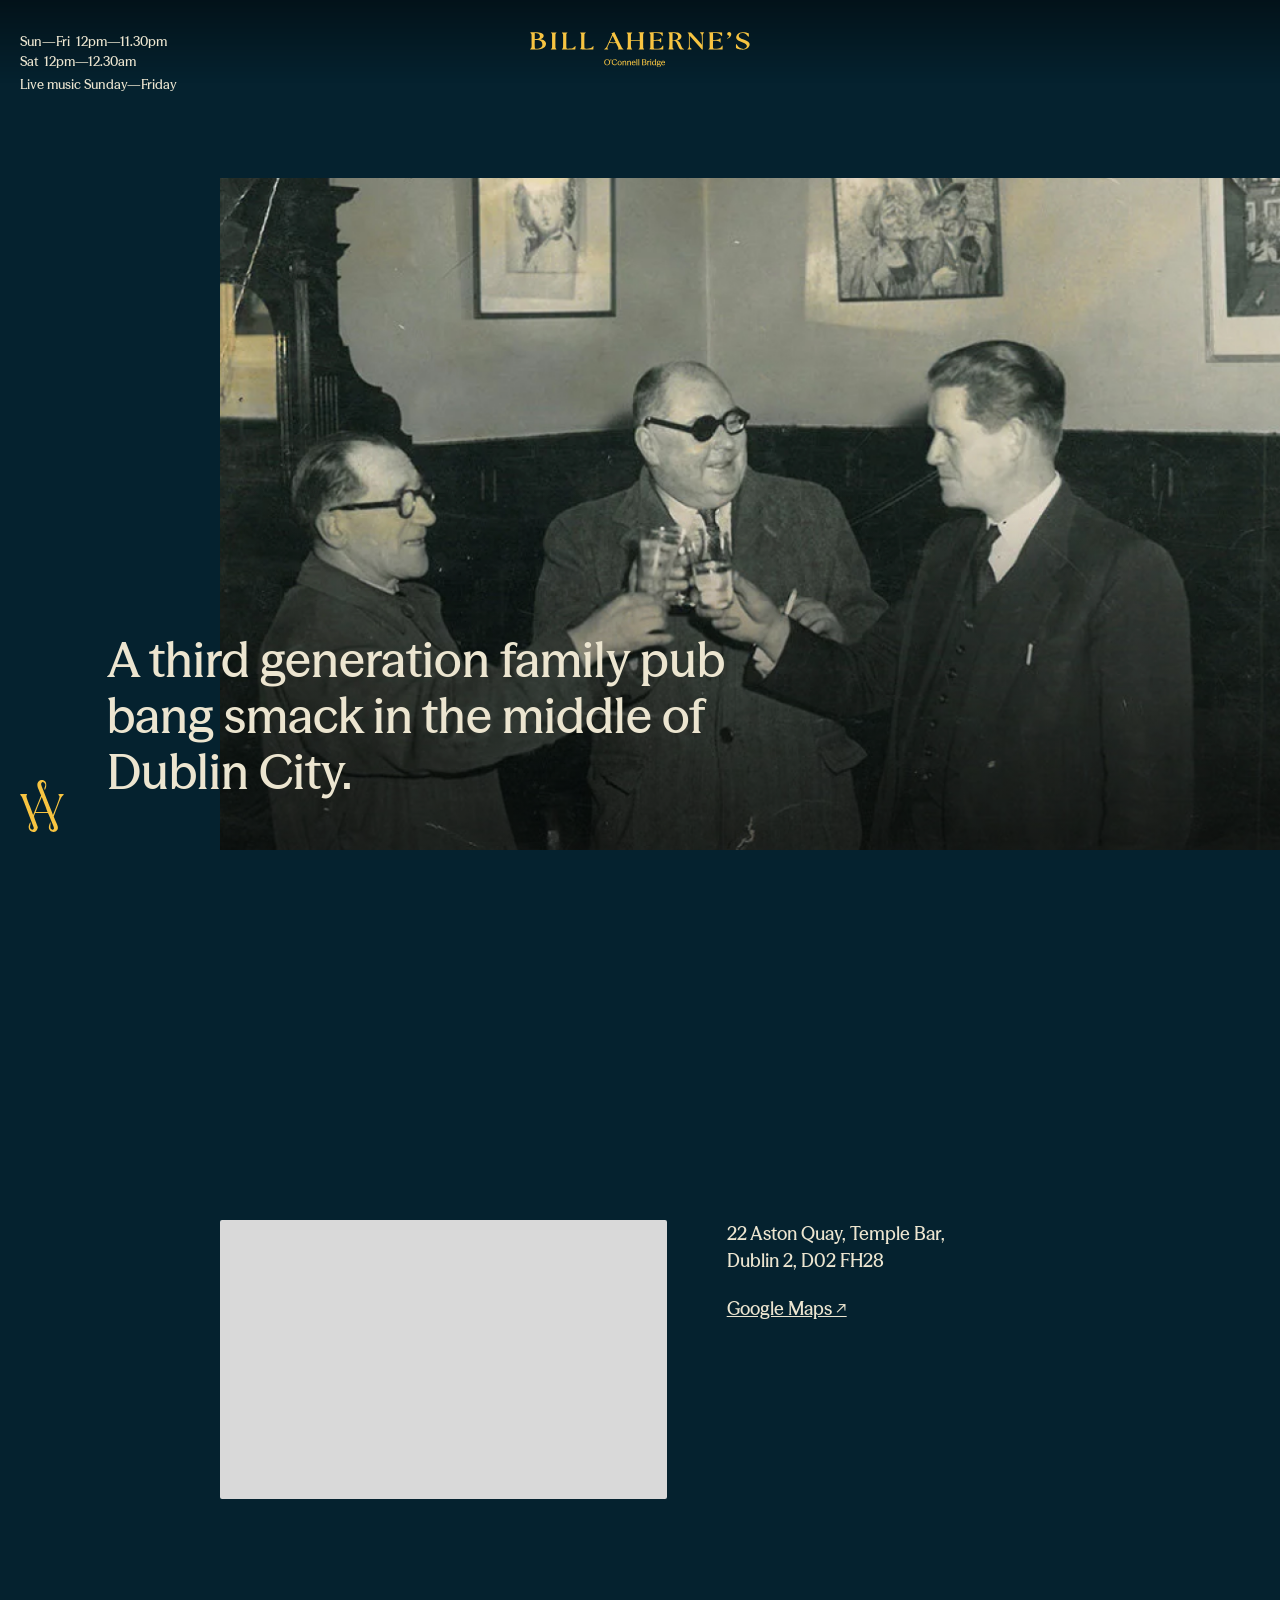
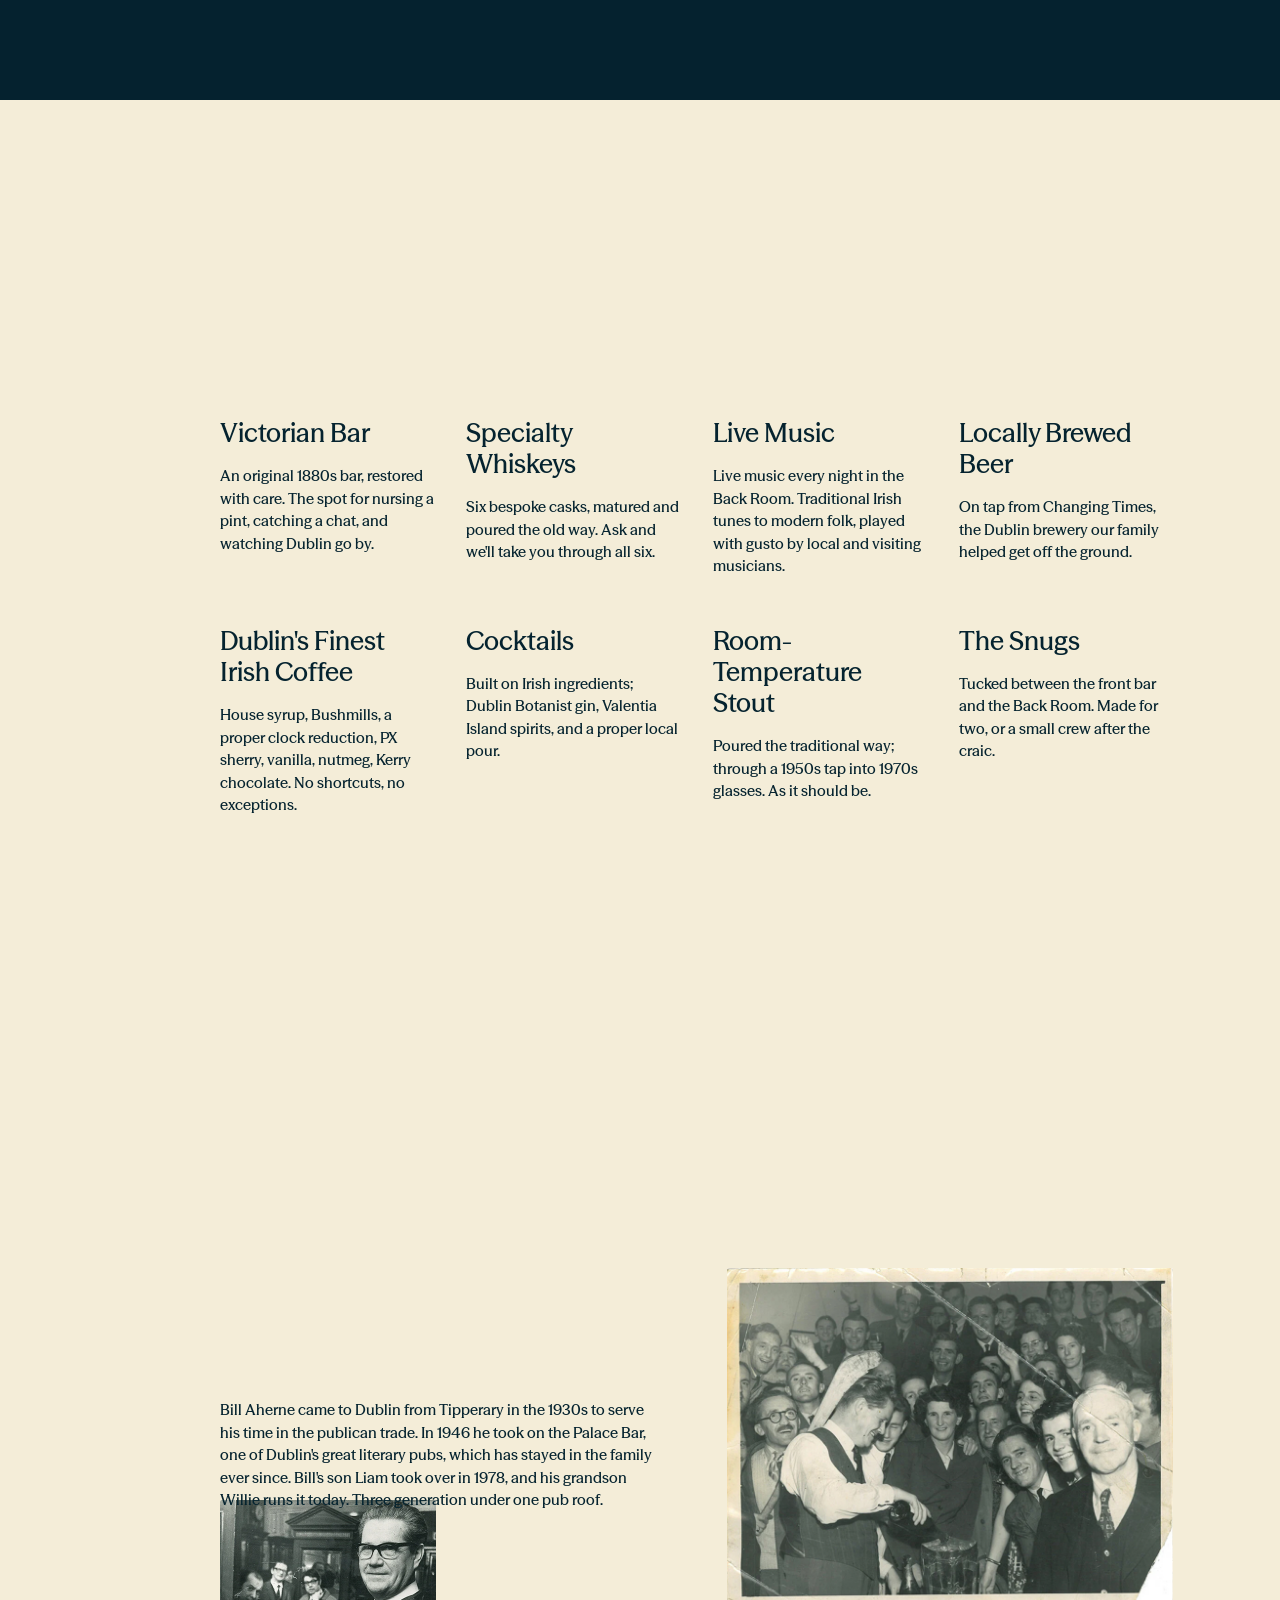
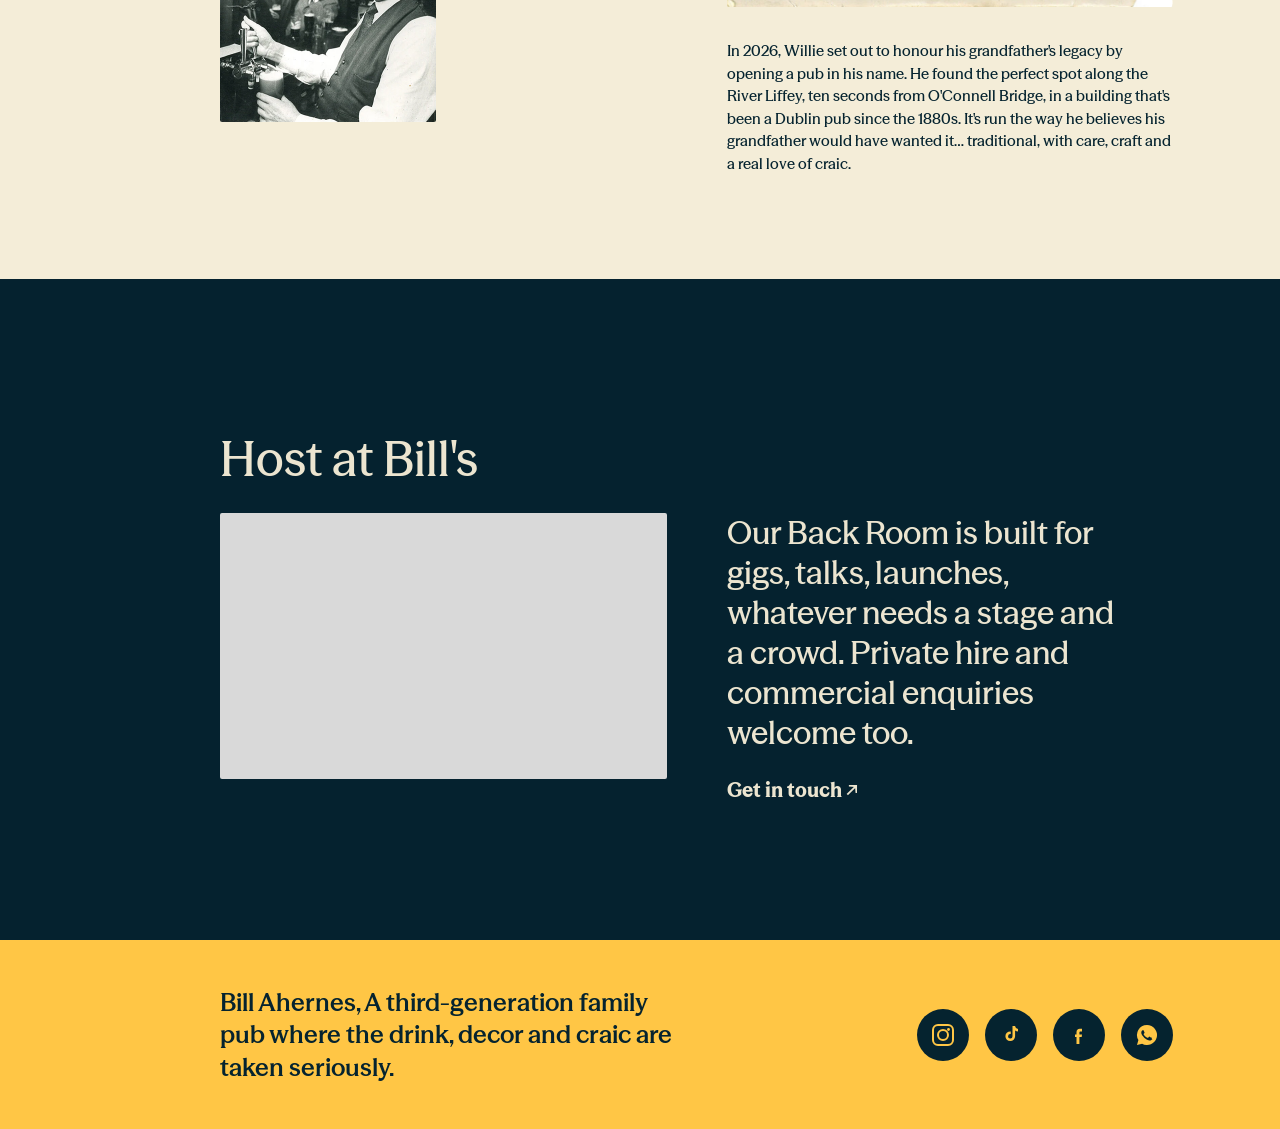
==== index.html @ 3e1abea5 "Initial commit: Bill Aherne's pub website prototype Mobile and desktop breakpoints built from Figma " ====
<!DOCTYPE html>
<html lang="en">
<head>
<meta charset="UTF-8">
<meta name="viewport" content="width=device-width, initial-scale=1.0">
<title>Bill Aherne's — Dublin</title>
<link rel="stylesheet" href="styles.css">
</head>
<body>

  <header class="site-header">
    <div class="logo" aria-hidden="true"></div>
    <span class="sr-only">Bill Aherne's — O'Connell Bridge</span>
  </header>

  <main>

    <section class="panel hero" id="hero">
      <div class="hero__scrim"></div>
      <h1 class="hero__headline">A third generation family pub bang smack in the middle of Dublin City.</h1>
    </section>

    <section class="panel walk-ins" id="walk-ins">
      <h2 class="headline">Walk ins only<br>No reservation needed.<br>No food (just yet)</h2>
      <div class="address">
        <p>22 Aston Quay, Temple Bar,<br>Dublin 2, D02 FH28</p>
        <a href="https://www.google.com/maps" target="_blank" rel="noopener">Google Maps ↗</a>
      </div>
      <div class="placeholder placeholder--map" aria-hidden="true"></div>
    </section>

    <section class="panel drink" id="drink">
      <h2 class="headline">Stop by<br>for a drink</h2>

      <div class="drink-grid">
        <article class="drink-item">
          <h3>Victorian Bar</h3>
          <p>An original 1880s bar, restored with care. The spot for nursing a pint, catching a chat, and watching Dublin go by.</p>
        </article>
        <article class="drink-item drink-item--offset">
          <h3>Live Music</h3>
          <p>Live music every night in the Back Room. Traditional Irish tunes to modern folk, played with gusto by local and visiting musicians.</p>
        </article>
        <article class="drink-item">
          <h3>Specialty Whiskeys</h3>
          <p>Six bespoke casks, matured and poured the old way. Ask and we'll take you through all six.</p>
        </article>
        <article class="drink-item drink-item--offset">
          <h3>Locally Brewed Beer</h3>
          <p>On tap from Changing Times, the Dublin brewery our family helped get off the ground.</p>
        </article>
        <article class="drink-item drink-item--full">
          <h3>Dublin's Finest Irish Coffee</h3>
          <p>House syrup, Bushmills, a proper clock reduction, PX sherry, vanilla, nutmeg, Kerry chocolate. No shortcuts, no exceptions.</p>
        </article>
        <article class="drink-item drink-item--offset">
          <h3>Room-Temperature Stout</h3>
          <p>Poured the traditional way; through a 1950s tap into 1970s glasses. As it should be.</p>
        </article>
        <article class="drink-item drink-item--full">
          <h3>Cocktails</h3>
          <p>Built on Irish ingredients; Dublin Botanist gin, Valentia Island spirits, and a proper local pour.</p>
        </article>
        <article class="drink-item drink-item--offset">
          <h3>The Snugs</h3>
          <p>Tucked between the front bar and the Back Room. Made for two, or a small crew after the craic.</p>
        </article>
      </div>
    </section>

    <section class="panel story" id="story">
      <h2 class="headline">From Bill to Liam to Willie,<br>a real family story.</h2>

      <div class="story__grid">
        <div class="placeholder placeholder--portrait" aria-hidden="true"></div>
        <p class="story__text story__text--indent">Bill Aherne came to Dublin from Tipperary in the 1930s to serve his time in the publican trade. In 1946 he took on the Palace Bar, one of Dublin's great literary pubs, which has stayed in the family ever since. Bill's son Liam took over in 1978, and his grandson Willie runs it today. Three generation under one pub roof.</p>
        <div class="placeholder placeholder--wide" aria-hidden="true"></div>
        <p class="story__text">In 2026, Willie set out to honour his grandfather's legacy by opening a pub in his name. He found the perfect spot along the River Liffey, ten seconds from O'Connell Bridge, in a building that's been a Dublin pub since the 1880s. It's run the way he believes his grandfather would have wanted it&hellip; traditional, with care, craft and a real love of craic.</p>
      </div>
    </section>

    <section class="panel host" id="host">
      <h2 class="headline">Host at Bill's</h2>
      <p class="host__text">Our Back Room is built for gigs, talks, launches, whatever needs a stage and a crowd. Private hire and commercial enquiries welcome too.</p>
      <a href="#" class="get-in-touch">Get in touch ↗</a>
      <div class="placeholder placeholder--backroom" aria-hidden="true"></div>

      <div class="host-footer">
        <p class="host-footer__tagline">Bill Ahernes, A third-generation family pub where the drink, decor and craic are taken seriously.</p>
        <ul class="social-links">
          <li><a href="#" aria-label="Instagram" class="social-links__icon social-links__icon--instagram"></a></li>
          <li><a href="#" aria-label="TikTok" class="social-links__icon social-links__icon--tiktok"></a></li>
          <li><a href="#" aria-label="Facebook" class="social-links__icon social-links__icon--facebook"></a></li>
          <li><a href="#" aria-label="WhatsApp" class="social-links__icon social-links__icon--whatsapp"></a></li>
        </ul>
      </div>
    </section>

  </main>

  <footer class="site-footer">
    <div class="monogram" aria-hidden="true"></div>
    <div class="hours">
      <p>Sun&mdash;Fri&nbsp; 12pm&mdash;11.30pm<br>Sat&nbsp; 12pm&mdash;12.30am</p>
      <p>Live music Sunday&mdash;Friday</p>
    </div>
  </footer>

  <script src="script.js"></script>
</body>
</html>
---- styles.css ----
@font-face {
  font-family: "Season Mix";
  src: url("assets/Season Mix/SeasonMix-TRIAL-Medium.woff2") format("woff2");
  font-weight: 500;
  font-style: normal;
  font-display: swap;
}

@font-face {
  font-family: "Season Mix";
  src: url("assets/Season Mix/SeasonMix-TRIAL-Heavy.woff2") format("woff2");
  font-weight: 800;
  font-style: normal;
  font-display: swap;
}

@font-face {
  font-family: "Season Mix";
  src: url("assets/Season Mix/SeasonMix-TRIAL-SemiBold.woff2") format("woff2");
  font-weight: 600;
  font-style: normal;
  font-display: swap;
}

:root {
  --navy: #05222f;
  --navy-text: #05232f;
  --gold: #f7c441;
  --gold-tagline: #ffc645;
  --cream: rgba(201, 165, 61, 0.2);
  --white: #fdfdfd;
  --grey-placeholder: #d9d9d9;

  --font-display: "Season Mix", Georgia, "Times New Roman", serif;
  --font-body: "Season Mix", Georgia, "Times New Roman", serif;

  --header-height: 64px;
  --footer-height: 92px;
  --gutter: 20px;
}

* {
  box-sizing: border-box;
}

html, body {
  margin: 0;
  padding: 0;
}

body {
  font-family: var(--font-body);
  font-weight: 500;
  background: var(--navy);
  color: var(--white);
  -webkit-font-smoothing: antialiased;
}

h1, h2, h3 {
  font-family: var(--font-display);
  font-weight: 500;
  margin: 0;
}

p {
  margin: 0 0 1em;
  line-height: 1.5;
}

a {
  color: inherit;
}

.headline {
  font-size: 32px;
  line-height: 1.25;
  margin-bottom: 24px;
}

/* Content stays invisible until it has scrolled clear of the fixed
   footer, so it never visually collides with the opening-hours text. */
.reveal {
  opacity: 0;
  transition: opacity 0.6s ease;
}

.reveal.is-revealed {
  opacity: 1;
}

.sr-only {
  position: absolute;
  width: 1px;
  height: 1px;
  padding: 0;
  margin: -1px;
  overflow: hidden;
  clip: rect(0, 0, 0, 0);
  white-space: nowrap;
  border: 0;
}

/* Fixed header */

.site-header {
  position: fixed;
  top: 0;
  left: 0;
  right: 0;
  z-index: 100;
  display: flex;
  flex-direction: column;
  align-items: center;
  justify-content: center;
  height: var(--header-height);
  padding: 8px var(--gutter);
  background: linear-gradient(to bottom, rgba(0, 0, 0, 0.45) 0%, rgba(0, 0, 0, 0) 100%);
  pointer-events: none;
  text-align: center;
  transition: background 0.4s ease;
}

.site-header.is-light {
  background: linear-gradient(to bottom, rgba(244, 237, 216, 1) 0%, rgba(244, 237, 216, 0) 100%);
}

.site-header .logo {
  width: 190px;
  aspect-ratio: 322 / 51;
  background-color: var(--gold);
  -webkit-mask: url("assets/BA_logo.svg") no-repeat center / contain;
  mask: url("assets/BA_logo.svg") no-repeat center / contain;
  transition: background-color 0.4s ease;
}

.site-header.is-light .logo {
  background-color: var(--navy-text);
}

/* Fixed footer */

.site-footer {
  position: fixed;
  bottom: 0;
  left: 0;
  right: 0;
  z-index: 100;
  display: flex;
  align-items: center;
  gap: 16px;
  padding: 16px var(--gutter);
  min-height: var(--footer-height);
  pointer-events: none;
  background: linear-gradient(to top, rgba(0, 0, 0, 0.55) 0%, rgba(0, 0, 0, 0) 100%);
  transition: background 0.4s ease;
}

.site-footer.is-light {
  background: linear-gradient(to top, rgba(244, 237, 216, 0.92) 0%, rgba(244, 237, 216, 0) 100%);
}

.site-footer .monogram {
  flex-shrink: 0;
  width: 34px;
  height: 40px;
  background-color: var(--gold);
  -webkit-mask: url("assets/footer-logo.svg") no-repeat center / contain;
  mask: url("assets/footer-logo.svg") no-repeat center / contain;
  transition: background-color 0.4s ease;
}

.site-footer .hours {
  color: var(--white);
  transition: color 0.4s ease;
}

.site-footer .hours p {
  font-size: 13px;
  line-height: 1.5;
  margin: 0 0 4px;
}

.site-footer .hours p:last-child {
  margin-bottom: 0;
}

/* footer flips to navy over light sections */
.site-footer.is-light .monogram {
  background-color: var(--navy-text);
}

.site-footer.is-light .hours {
  color: var(--navy-text);
}

/* Layout */

main {
  padding-top: 0;
}

.panel {
  position: relative;
  padding: calc(var(--header-height) + 40px) var(--gutter) calc(var(--footer-height) + 40px);
  min-height: 100vh;
  overflow: hidden;
  display: flex;
  flex-direction: column;
}

/* Hero */

.hero {
  background-image: url("assets/homepage_hero_mobile.jpg");
  background-size: cover;
  background-position: center;
  justify-content: flex-start;
  padding-top: calc(var(--header-height) + 60px);
}

.hero__scrim {
  position: absolute;
  inset: 0;
  background: rgba(0, 0, 0, 0.4);
}

.hero__headline {
  position: relative;
  font-size: 34px;
  line-height: 1.25;
  color: var(--white);
  max-width: 340px;
}

/* Walk-ins */

.walk-ins {
  background: var(--navy);
  justify-content: flex-start;
}

.walk-ins .address {
  font-size: 18px;
  line-height: 1.4;
  margin-bottom: 32px;
}

.walk-ins .address a {
  display: inline-block;
  margin-top: 4px;
  text-decoration: underline;
}

.placeholder {
  background: var(--grey-placeholder);
  border-radius: 2px;
}

.placeholder--map {
  width: 100%;
  max-width: 320px;
  aspect-ratio: 233 / 288;
}

/* Stop by for a drink */

.drink {
  background-color: #f4edd8;
  color: var(--navy-text);
}

.drink-grid {
  display: flex;
  flex-direction: column;
}

.drink-item {
  width: 62%;
  margin-bottom: 44px;
}

.drink-item--offset {
  align-self: flex-end;
  width: 62%;
  margin-top: -16px;
}

.drink-item--full {
  width: 100%;
  align-self: stretch;
}

.drink-item h3 {
  font-size: 26px;
  line-height: 1.2;
  margin-bottom: 16px;
}

.drink-item p {
  font-size: 15px;
  line-height: 1.5;
  max-width: 233px;
  margin: 0;
}

/* Family story */

.story {
  background-color: #f4edd8;
  color: var(--navy-text);
}

.story .headline {
  font-size: 28px;
  margin-bottom: 28px;
}

.story__grid {
  display: grid;
  grid-template-columns: minmax(90px, 32%) 1fr;
  grid-template-areas:
    "portrait para1"
    "para2 para2"
    "wide wide";
  gap: 16px;
  align-items: start;
  margin-bottom: 32px;
}

.story__grid > *:nth-child(1) { grid-area: portrait; }
.story__grid > *:nth-child(2) { grid-area: para1; margin-bottom: 0; }
.story__grid > *:nth-child(3) { grid-area: wide; }
.story__grid > *:nth-child(4) { grid-area: para2; }

.placeholder--portrait {
  width: 100%;
  aspect-ratio: 127 / 266;
  background-image: url("assets/Bill-pulling-pint 1.png");
  background-size: cover;
  background-position: 80% center;
}

.story__text {
  font-size: 15px;
  max-width: 260px;
  margin-bottom: 24px;
}

.placeholder--wide {
  width: 100%;
  aspect-ratio: 400 / 250;
  margin-top: 12px;
  background-image: url("assets/Bill-filling-the-McCarthy-cup 1.jpg");
  background-size: cover;
  background-position: center;
}

/* Host at Bill's */

.host {
  background: var(--navy);
}

.host .headline {
  font-size: 36px;
  margin-bottom: 20px;
}

.host__text {
  font-size: 15px;
  max-width: 260px;
  margin-bottom: 24px;
}

.get-in-touch {
  font-weight: 800;
  font-size: 18px;
  text-decoration: none;
  color: var(--white);
  margin-bottom: 32px;
  display: inline-block;
}

.placeholder--backroom {
  width: 100%;
  aspect-ratio: 400 / 320;
  margin-top: auto;
}

/* Desktop-only sub-footer; mobile doesn't have this bar. */
.host-footer {
  display: none;
}

/* Small screens keep the same relative proportions; tablet-width viewports
   get a centered mobile column. The real desktop layout takes over at the
   1024px breakpoint below. */
.chrome {
  display: none;
}

@media (min-width: 560px) and (max-width: 1023px) {
  body {
    display: flex;
    justify-content: center;
    background: #000;
  }

  .site-header,
  .site-footer,
  main {
    width: 430px;
  }

  .site-header,
  .site-footer {
    left: 50%;
    transform: translateX(-50%);
  }
}

/* ============================================================
   Desktop (1024px+)

   Keeps the same always-on fixed header/footer and the same scroll
   colour-switch JS as mobile (it already flips exactly at "Stop by
   for a drink" and back at "Host at Bill's") — just repositions the
   footer from a bottom bar to a left-centre column, matching the
   Figma desktop frame's composition.
   ============================================================ */
@media (min-width: 1024px) {
  :root {
    /* Wider on the left than the right so section content never runs
       into the fixed hours block pinned in the top-left corner. */
    --gutter-desktop-left: clamp(220px, 16vw, 260px);
    --gutter-desktop-right: clamp(40px, 8.33vw, 160px);
    /* Body copy on dark sections runs a touch warmer than pure white
       on desktop. */
    --white: #ece5d0;
  }

  body {
    display: block;
    background: var(--navy);
  }

  main {
    width: auto;
  }

  /* Main wordmark stays a normal top bar, same as mobile. */
  .site-header {
    height: auto;
    padding: 32px var(--gutter) 16px;
  }

  .site-header .logo {
    width: 220px;
  }

  /* Hours stay pinned top-left. No scrim on desktop — with only three
     short lines of text, the gradient's hard-looking cutoff was more
     awkward than just letting the text's own colour switch do the work. */
  .site-footer,
  .site-footer.is-light {
    top: 0;
    bottom: auto;
    left: 0;
    right: auto;
    width: auto;
    min-height: 0;
    padding: 32px var(--gutter) 16px;
    align-items: center;
    background: none;
  }

  /* The "W" mark breaks away from the hours block to sit on its own,
     pinned to the bottom-left corner — the hours text stays put in the
     top-left corner. Its colour now tracks what's behind ITS OWN
     position (via the .is-light class JS sets directly on it), not the
     hours block's — so the reset below (same specificity as the base
     ".site-footer.is-light .monogram" rule, winning on source order)
     stops it inheriting that unrelated state. */
  .site-footer .monogram {
    position: fixed;
    top: auto;
    /* Vertically centred against the gold sub-footer's own height (189px)
       so it lines up with the tagline text sitting in that bar, rather
       than sitting low against a generic edge gutter. */
    bottom: 68px;
    left: var(--gutter);
    transform: none;
    width: 44px;
    height: 52px;
  }

  .site-footer .monogram.monogram {
    background-color: var(--gold);
  }

  .site-footer .monogram.is-light {
    background-color: var(--navy-text);
  }

  /* Final transition: once the gold sub-footer on "Host at Bill's"
     scrolls up far enough to sit behind the mark, it flips to navy so
     it doesn't disappear against the matching gold background. */
  .site-footer .monogram.is-on-gold {
    background-color: var(--navy-text);
  }

  .panel {
    padding: 150px var(--gutter-desktop-right) 80px var(--gutter-desktop-left);
    min-height: 850px;
    display: block;
  }

  /* Hero */

  .hero {
    padding: 178px 0 0 var(--gutter-desktop-left);
    background-image: url("assets/homepage_hero_desktop.jpg");
    background-size: cover;
    background-position: center;
    background-origin: content-box;
    background-clip: content-box;
    justify-content: flex-start;
  }

  .hero__scrim {
    inset: 178px 0 0 var(--gutter-desktop-left);
    background: linear-gradient(to top, rgba(0, 0, 0, 0.6) 0%, rgba(0, 0, 0, 0) 55%);
  }

  /* Sits at the smaller gutter, so it starts to the left of the photo
     (which uses the larger one) and overlaps onto the dark margin. */
  .hero__headline {
    position: absolute;
    left: var(--gutter-desktop-right);
    bottom: 50px;
    max-width: 620px;
    font-size: 48px;
    line-height: 1.17;
  }

  /* Walk-ins */

  .walk-ins {
    display: grid;
    grid-template-columns: 1fr 1fr;
    grid-template-rows: auto 1fr;
    grid-template-areas:
      "heading heading"
      "image   aside";
    column-gap: 60px;
    row-gap: 40px;
    align-content: start;
  }

  .walk-ins .headline {
    grid-area: heading;
    font-size: 48px;
    max-width: 700px;
    margin-bottom: 0;
  }

  .placeholder--map {
    grid-area: image;
    width: 100%;
    max-width: none;
    aspect-ratio: 809 / 506;
    align-self: start;
  }

  .walk-ins .address {
    grid-area: aside;
    align-self: start;
    font-size: 18px;
    margin-bottom: 0;
  }

  /* Stop by for a drink */

  .drink {
    display: block;
  }

  .drink .headline {
    font-size: 48px;
    margin-bottom: 48px;
  }

  .drink-grid {
    display: grid;
    grid-template-columns: repeat(4, 1fr);
    gap: 48px 32px;
  }

  .drink-item,
  .drink-item--offset,
  .drink-item--full {
    width: auto;
    align-self: auto;
    margin: 0;
  }

  .drink-item p {
    max-width: none;
  }

  .drink-grid .drink-item:nth-child(1) { order: 1; }
  .drink-grid .drink-item:nth-child(2) { order: 3; }
  .drink-grid .drink-item:nth-child(3) { order: 2; }
  .drink-grid .drink-item:nth-child(4) { order: 4; }
  .drink-grid .drink-item:nth-child(5) { order: 5; }
  .drink-grid .drink-item:nth-child(6) { order: 7; }
  .drink-grid .drink-item:nth-child(7) { order: 6; }
  .drink-grid .drink-item:nth-child(8) { order: 8; }

  /* Family story */

  .story {
    display: block;
  }

  .story .headline {
    font-size: 48px;
    max-width: 700px;
    margin-bottom: 48px;
  }

  /* Two columns: the first paragraph sits above a small photo on the
     left; a larger photo sits above the second paragraph on the right,
     starting higher than the left column to match the reference. */
  .story__grid {
    grid-template-columns: 1fr 1fr;
    grid-template-areas:
      "para1 bigImg"
      "smallImg para2";
    column-gap: 60px;
    row-gap: 33px;
    margin-bottom: 0;
  }

  .story__grid > *:nth-child(1) {
    grid-area: smallImg;
    /* The grid row is sized by the taller photo in the right column, so
       the left column's shorter paragraph leaves a big empty gap above
       this image. Pull it up to sit close under the paragraph instead. */
    margin-top: -140px;
    align-self: start;
  }

  .story__grid > *:nth-child(2) {
    grid-area: para1;
    margin-top: 131px;
  }

  .story__grid > *:nth-child(3) {
    grid-area: bigImg;
  }

  .story__grid > *:nth-child(4) {
    grid-area: para2;
    width: auto;
    justify-self: stretch;
  }

  .placeholder--portrait {
    width: 216px;
    height: auto;
    aspect-ratio: 216 / 222;
    justify-self: start;
  }

  .story__text {
    max-width: none;
  }

  .placeholder--wide {
    width: 100%;
    height: auto;
    aspect-ratio: 457 / 347;
    margin-top: 0;
  }

  /* Host at Bill's */

  .host {
    display: grid;
    grid-template-columns: 1fr 1fr;
    grid-template-rows: auto auto auto;
    grid-template-areas:
      "heading heading"
      "image   asideText"
      "image   asideCta";
    column-gap: 60px;
    row-gap: 24px;
    align-content: start;
  }

  .host .headline {
    grid-area: heading;
    font-size: 48px;
    max-width: 700px;
    margin-bottom: 0;
  }

  .placeholder--backroom {
    grid-area: image;
    width: 100%;
    max-width: 576px;
    aspect-ratio: 576 / 343;
    margin-top: 0;
    align-self: start;
  }

  .host__text {
    grid-area: asideText;
    font-size: 32px;
    line-height: 1.25;
    max-width: 400px;
    margin-bottom: 0;
    align-self: start;
  }

  .get-in-touch {
    grid-area: asideCta;
    font-size: 20px;
    margin-bottom: 0;
    align-self: start;
  }

  /* Sub-footer bar: brand mark + tagline on the left, social icons on
     the right. Positioned to ignore the panel's own padding so it can
     run the full width of the section. */
  .host-footer {
    display: flex;
    align-items: center;
    justify-content: space-between;
    gap: 40px;
    position: absolute;
    left: 0;
    right: 0;
    bottom: 0;
    height: 189px;
    padding: 0 var(--gutter-desktop-right) 0 var(--gutter-desktop-left);
    background: var(--gold-tagline);
  }

  .host-footer__tagline {
    font-family: var(--font-display);
    font-weight: 600;
    font-size: 25px;
    line-height: 1.3;
    color: var(--navy-text);
    max-width: 460px;
    margin: 0;
  }

  .social-links {
    display: flex;
    align-items: center;
    gap: 16px;
    list-style: none;
    margin: 0;
    padding: 0;
    flex-shrink: 0;
  }

  .social-links__icon {
    display: block;
    width: 52px;
    height: 52px;
    border-radius: 50%;
    background-color: var(--navy-text);
    position: relative;
  }

  .social-links__icon::before {
    content: "";
    position: absolute;
    inset: 14px;
    background-color: var(--gold-tagline);
    -webkit-mask: no-repeat center / contain;
    mask: no-repeat center / contain;
  }

  .social-links__icon--instagram::before {
    -webkit-mask-image: url("assets/icon-instagram.svg");
    mask-image: url("assets/icon-instagram.svg");
  }

  .social-links__icon--tiktok::before {
    -webkit-mask-image: url("assets/icon-tiktok.svg");
    mask-image: url("assets/icon-tiktok.svg");
  }

  .social-links__icon--facebook::before {
    -webkit-mask-image: url("assets/icon-facebook.svg");
    mask-image: url("assets/icon-facebook.svg");
  }

  .social-links__icon--whatsapp::before {
    -webkit-mask-image: url("assets/icon-whatsapp.svg");
    mask-image: url("assets/icon-whatsapp.svg");
  }
}
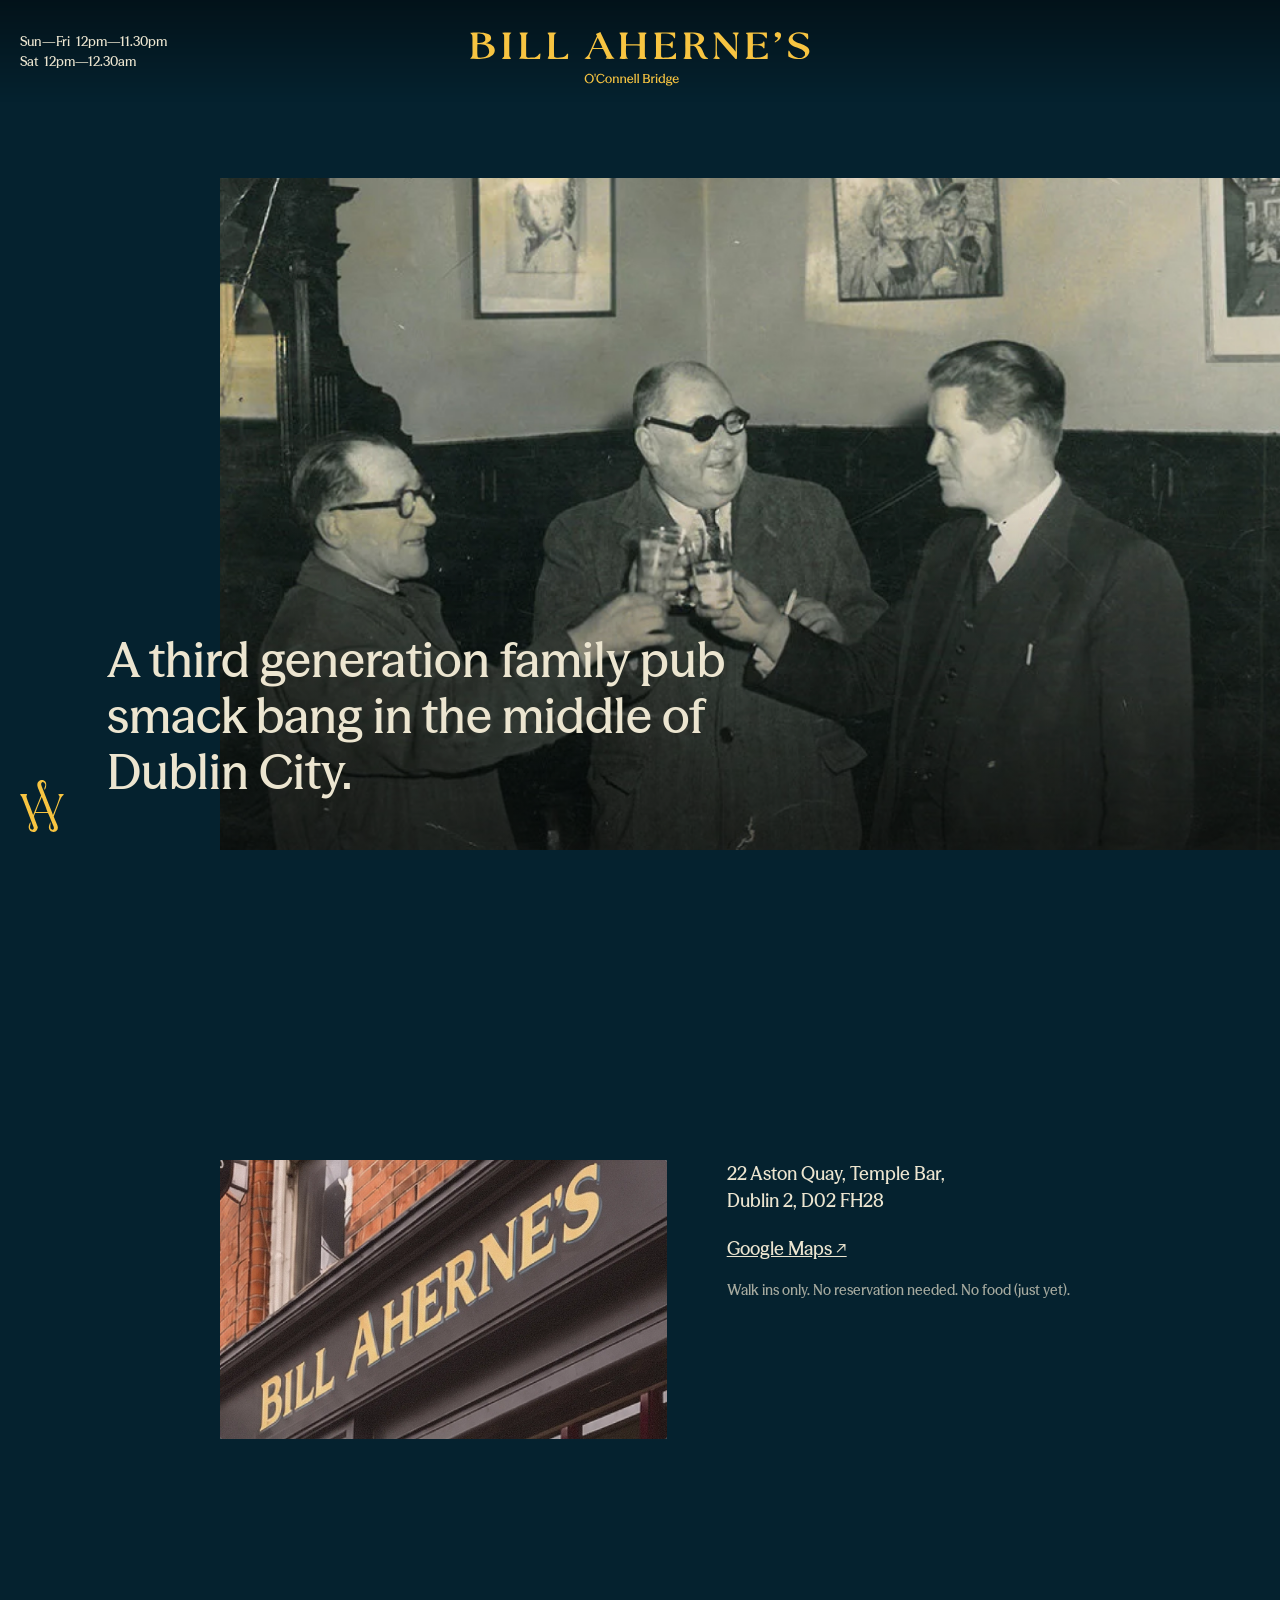
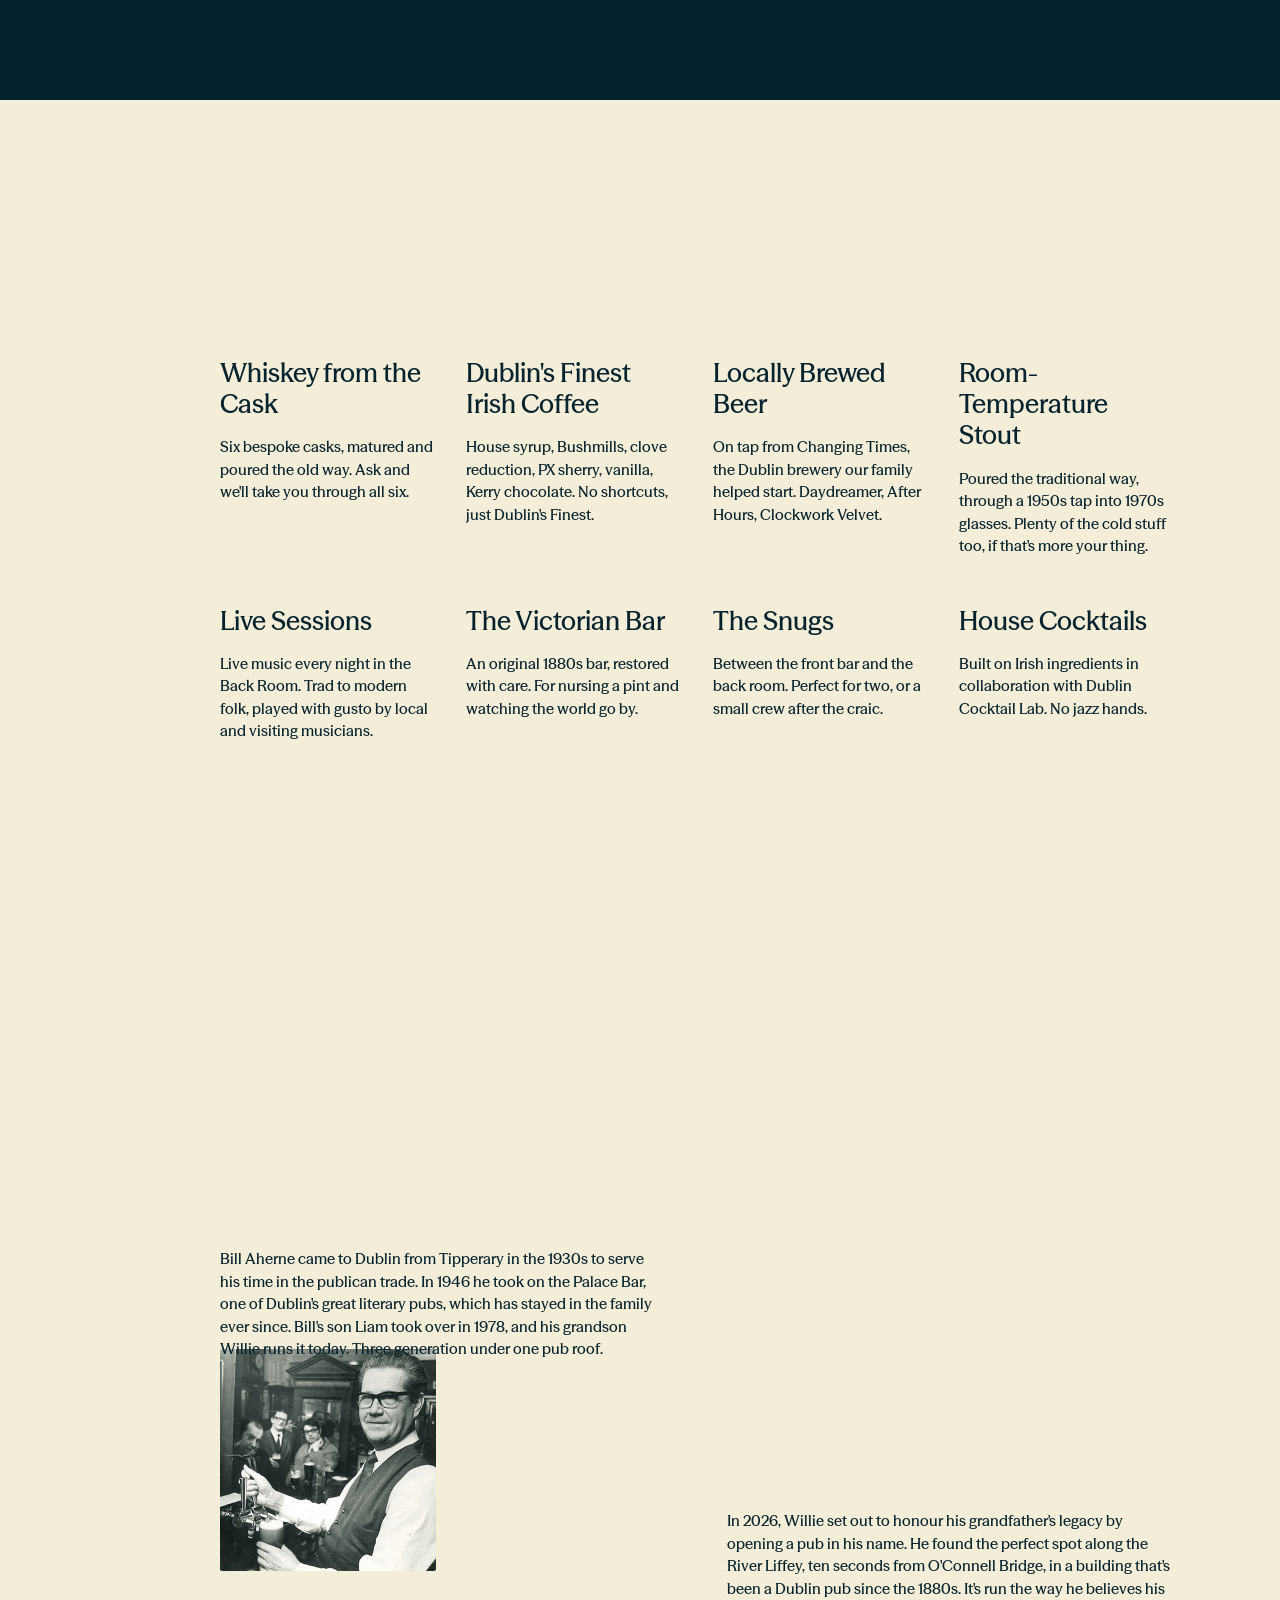
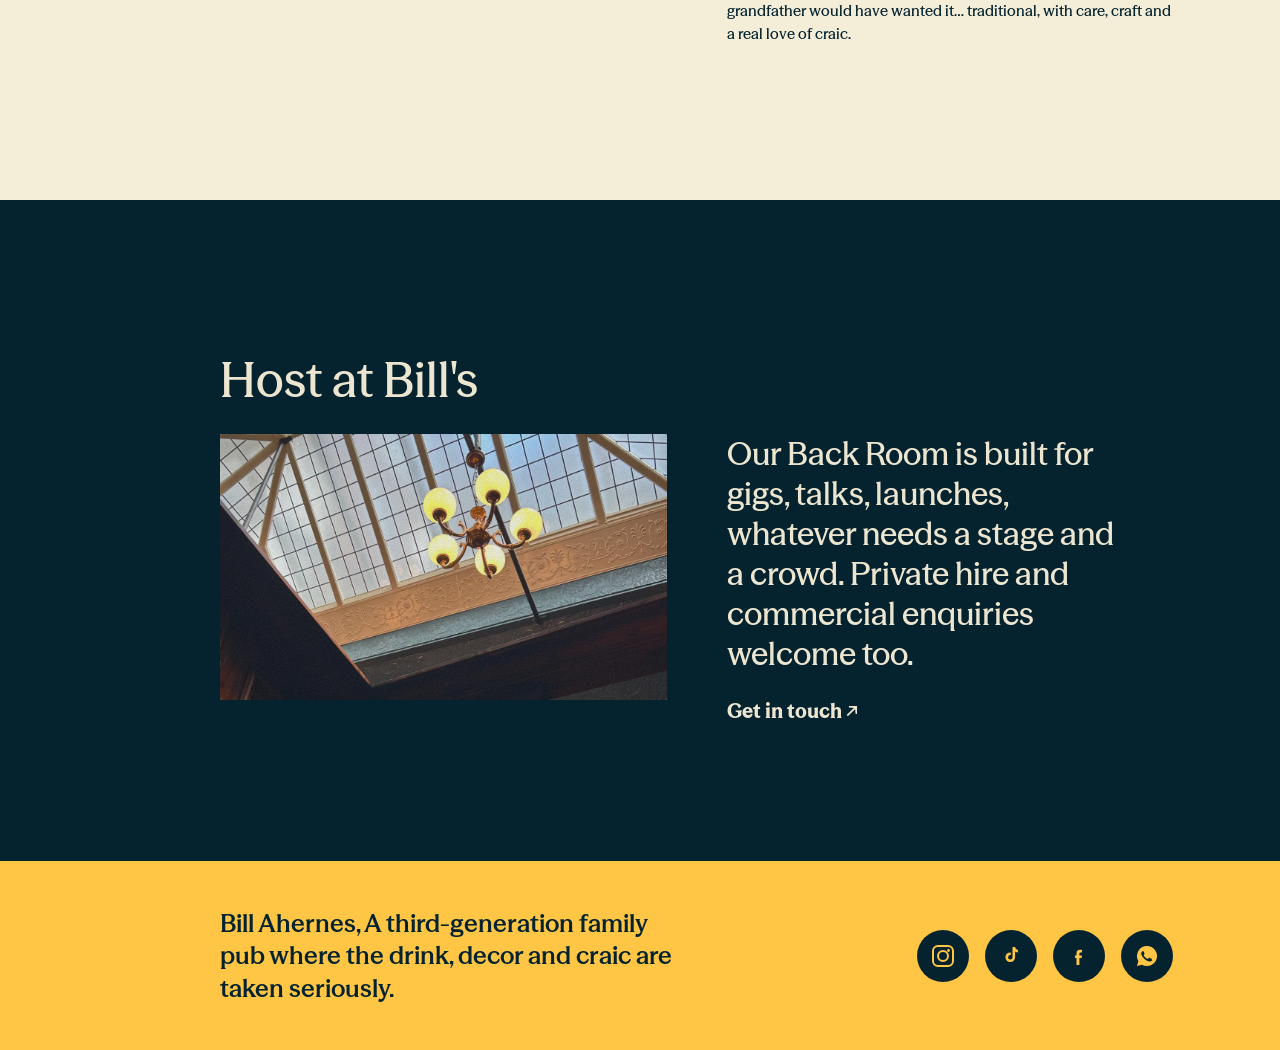
==== commit 686a1afb: "Sync prototype with latest revisions and add autoplaying carousels - Inline the wordmark and monogra" ====
--- a/index.html
+++ b/index.html
@@ -9,7 +9,21 @@
 <body>
 
   <header class="site-header">
-    <div class="logo" aria-hidden="true"></div>
+    <svg class="logo" aria-hidden="true" width="322" height="51" viewBox="0 0 322 51" fill="none" xmlns="http://www.w3.org/2000/svg">
+<path d="M0.332031 0.631499C4.62653 0.328332 17.5557 -0.444775 19.4775 3.74087C21.1974 7.48701 18.4129 9.32627 15.0332 10.736C21.6971 11.087 25.8893 15.9817 21.9072 21.4088C21.6636 21.6562 21.4096 21.8951 21.1455 22.1247C16.1472 26.4043 6.60472 25.5585 0 25.4479C0.459379 24.899 1.02153 24.2906 1.44922 23.7536C1.8426 23.2616 2.09501 22.6885 2.18164 22.0866C2.55593 19.5634 2.22898 14.7847 2.30762 12.0465C2.24565 9.15455 2.44959 6.2386 2.13867 3.35806C2.00877 2.15725 0.394003 1.50888 0.332031 0.631499ZM7 11.5758C6.99096 13.5291 6.51436 22.9444 7.55371 23.9567C7.91708 24.3104 8.96437 24.312 9.4502 24.3073C11.9016 24.2836 14.258 24.004 16.1982 22.527C17.6388 21.127 18.2044 20.0035 18.0908 18.0573C17.7192 11.6886 12.3443 11.4959 7 11.5758ZM7.01758 1.49283C7.01411 4.46791 6.97932 7.48553 7.01074 10.4567C9.15318 10.4449 11.3332 10.4849 13.1562 9.26041L14.293 8.1774C15.2273 2.8979 12.5755 1.5095 7.01758 1.49283Z" fill="currentColor"/>
+<path d="M202.638 0.629631C205.163 0.459669 213.651 0.492109 215.854 0.900139C216.975 1.09835 218.045 1.48505 219.008 2.04076C224.352 5.17433 221.206 11.6199 214.977 12.5339C215.284 12.6034 215.59 12.6799 215.892 12.7644C220.154 13.9784 220.722 20.1324 223.004 23.1863C224.066 24.6088 225.151 24.2003 225.602 24.9831C225.277 25.9944 221.75 25.6083 220.812 25.4158C219.271 25.0992 218.466 23.6792 217.772 22.5203C216.679 20.5552 215.897 18.4548 214.977 16.4216C213.554 13.2791 212.165 12.8295 208.702 12.9451C208.69 16.2871 208.575 20.1707 208.754 23.4705C209.297 23.9223 210.514 24.688 210.13 25.366C209.198 25.6096 203.453 25.582 202.339 25.2849L202.213 25.0691C202.442 24.5114 203.005 24.1094 203.489 23.696C204.399 19.7211 203.719 12.7747 203.947 8.47826C204.016 7.13582 203.942 5.0965 203.94 3.70678C203.938 2.65118 202.747 1.53125 202.405 0.955803L202.638 0.629631ZM208.72 1.51244C208.686 4.96139 208.684 8.41115 208.717 11.8601C211.132 11.8149 213.409 11.986 215.264 10.4871C217.368 8.09497 217.305 4.92054 214.562 2.92162C212.88 1.6952 210.817 1.47544 208.72 1.51244Z" fill="currentColor"/>
+<path d="M141.473 0.632252C143.991 0.517297 147.233 0.551165 149.741 0.677881C147.719 2.71444 147.686 3.62969 147.734 6.37684C147.764 8.07214 147.767 9.85839 147.785 11.5619L160.64 11.5669C160.706 8.874 160.746 4.98891 160.567 2.3608C160.126 1.90223 159.185 1.16719 158.659 0.731207C160.136 0.574693 165.89 0.376306 167.152 0.80068L167.188 1.07058C166.716 1.55722 166.237 2.03883 165.752 2.51559C165.508 4.87176 165.62 9.2772 165.636 11.7315C165.66 15.4775 165.509 19.8646 165.739 23.5643C166.372 24.0226 167.251 24.4545 167.02 25.2334C166.6 25.5577 165.985 25.4903 165.414 25.496C163.173 25.5019 160.977 25.5225 158.737 25.4197C159.3 24.658 159.826 24.1599 160.499 23.4893L160.51 23.3978C160.827 20.3128 160.673 16.0768 160.655 12.9183C156.404 12.8353 152.073 12.9183 147.798 12.8632C147.765 15.892 147.429 20.3149 148.159 23.176C148.335 23.8671 149.243 24.7926 149.768 25.3763C148.45 25.5146 142.913 25.6195 141.808 25.3898C141.299 24.5164 143.036 23.059 143.055 22.2346C143.195 16.1017 143.156 9.87863 143.075 3.73006C143.057 2.32928 141.523 1.52789 141.473 0.632252Z" fill="currentColor"/>
+<path d="M123.49 0C123.921 1.11716 124.467 2.25087 124.998 3.33887C128.195 9.88798 131.071 16.6252 134.621 23.0186C134.976 23.6579 136.428 24.7346 137.015 25.3721C134.413 25.5625 131.1 25.554 128.473 25.4502C128.808 24.882 129.148 24.2499 129.594 23.7549C128.878 22.2391 126.647 17.1927 125.851 16.126C123.224 16.2952 118.898 16.1749 116.156 16.1719C115.171 18.701 113.709 20.9616 113.123 23.5957C113.57 23.9795 114.363 24.5732 114.561 25.0615C114.125 25.8261 109.382 25.4849 108.367 25.3789C109.167 24.589 110.89 23.3605 111.309 22.8438C112.553 21.3085 113.551 18.5692 114.425 16.7832C116.482 12.5824 118.231 7.91878 120.279 3.75C119.973 3.16931 119.596 2.39468 119.262 1.8457C120.639 1.24841 122.142 0.628496 123.49 0ZM120.992 5.36719C120.343 6.86624 116.883 14.0268 116.749 15.1074C116.721 15.4814 116.732 15.6012 116.589 15.9473L116.159 16.1709C118.901 16.1739 123.226 16.2942 125.853 16.125L125.852 16.124C123.225 16.2929 118.901 16.1729 116.161 16.1699L116.592 15.9463C116.735 15.6002 116.723 15.4803 116.751 15.1064C117.977 15.132 124.605 15.3438 125.492 14.998L120.992 5.36719Z" fill="currentColor"/>
+<path d="M261.791 0.608016C267.817 0.404924 275.025 0.580885 281.141 0.58512C281.12 1.81715 281.627 5.41006 280.905 6.15483C280.07 5.84385 278.476 2.58357 276.158 2.06572C273.174 1.39921 270.9 1.55776 267.867 1.58426C268.03 4.72285 267.935 8.37222 267.933 11.548C271.216 11.6057 273.81 11.8572 276.862 10.7061C277.301 10.1249 277.73 9.14491 278.308 8.77903C279.476 9.34737 278.919 13.5191 278.978 14.6517C279 15.0829 278.917 15.3981 278.469 15.5675C277.778 15.2213 277.447 14.3229 276.971 13.8894C275.226 12.2996 270.822 12.6233 268.411 12.6409L268.147 12.6734C267.674 13.2944 268.032 20.8348 267.9 22.1432C267.86 22.5447 268.068 23.7129 268.535 23.9631C269.923 24.7069 272.094 24.2402 273.674 24.2557C275.954 24.1323 278.471 23.3854 280.014 21.8049C280.575 21.2319 280.726 19.8672 281.743 19.831C282.193 20.6008 281.927 24.4246 281.894 25.5029C275.334 25.4302 267.305 25.7501 260.921 25.411C261.602 24.6802 262.258 23.9315 262.888 23.1659C262.956 22.1848 262.972 21.1649 262.952 20.1815C262.836 14.3033 263.143 8.31043 262.893 2.44337C262.44 1.98073 261.435 1.41598 261.421 0.842309L261.791 0.608016Z" fill="currentColor"/>
+<path d="M174.72 0.642869C180.646 0.392729 188.17 0.579356 194.241 0.577004C194.281 1.74788 194.618 5.38344 194.01 6.07097C192.681 5.71639 192.691 4.28189 191.708 3.4024C189.32 1.26281 184.176 1.53318 180.983 1.55686C180.938 4.86591 180.975 8.23472 180.978 11.5485C182.992 11.5717 185.441 11.7066 187.391 11.3962C190.056 10.9718 189.941 10.5192 191.304 8.74394L191.597 8.78141C191.825 8.99642 191.976 9.05822 191.998 9.34114C192.094 10.4907 192.328 14.5762 191.656 15.4577C190.762 15.2694 190.259 13.8855 189.682 13.4798C188.044 12.3267 182.962 12.6042 181.013 12.6165C180.858 15.6596 181.122 18.7597 180.973 21.8354C180.815 25.0508 183.018 24.283 185.787 24.2678C188.132 24.2548 191.182 23.8469 192.675 22.0724C193.274 21.359 193.854 20.5102 194.543 19.823L194.894 19.8108C195.316 20.4531 195.068 24.5038 195.04 25.4848C192.465 25.4903 175.438 25.6778 174.485 25.2553C174.636 24.6892 175.626 23.7241 176.07 23.2304C176.393 16.7983 175.895 10.1998 176.207 3.75401C176.256 2.73024 175.119 1.66114 174.49 0.94899L174.72 0.642869Z" fill="currentColor"/>
+<path d="M230.889 0.620706C232.381 0.554839 234.07 0.581341 235.577 0.575852C238.127 3.22357 240.74 6.33565 243.205 9.09314C245.97 12.1856 249.086 15.5085 251.647 18.7082C251.374 13.8354 252.194 6.90933 250.808 2.49479C250.258 2.13221 248.829 1.37473 248.684 0.973568C249.428 0.247457 253.744 0.6367 254.966 0.694726C253.513 2.09786 252.899 2.83338 252.855 4.80439C252.729 10.6862 252.862 16.5733 252.859 22.4564C252.859 23.3978 252.975 24.5148 252.718 25.4212C252.324 25.7589 252.517 25.6936 252.005 25.6814C251.253 25.3513 251.137 25.1709 250.621 24.5606C248.637 22.1561 246.241 19.5557 244.156 17.1796L233.792 5.31659C234.094 10.7003 233.523 16.2038 234.035 21.5736C234.084 22.0973 234.511 22.9593 234.754 23.4554C235.476 23.8835 236.787 24.4091 236.486 25.2672C235.524 25.839 231.542 25.4625 230.207 25.3806C231.69 23.9276 232.523 23.2675 232.561 21.1263C232.665 15.3992 232.636 9.63812 232.585 3.9169C232.573 2.60583 230.679 1.40108 230.511 0.88653L230.889 0.620706Z" fill="currentColor"/>
+<path d="M311.274 0.311908C313.885 0.0120543 317.667 0.928239 320.104 1.65027C320.208 2.80907 320.797 6.27511 319.87 6.98883C319.041 6.8055 316.83 2.19462 313.422 1.69795C309.136 1.07315 306.749 1.54677 305.445 5.62381C305.674 6.24438 305.896 6.86651 306.113 7.49021C309.735 10.8419 315.597 11.0387 319.368 14.2024C322.639 16.9449 321.71 20.7741 318.724 23.3473C315.948 25.7407 312.965 25.7433 309.441 25.6609C306.507 25.4068 304.089 24.6855 301.537 23.3083C301.462 22.2591 301.117 18.037 301.95 17.5022C302.584 17.8436 304.186 21.6412 306.695 22.9244C310.431 24.8366 314.217 25.8329 317.213 21.9569C317.328 20.8682 317.285 20.2723 317.217 19.1862L317.179 19.1302C314.476 15.2699 308.716 15.016 304.757 12.4456C301.249 10.1672 300.86 6.69463 303.396 3.61658C305.403 1.18026 308.2 0.711818 311.274 0.311908Z" fill="currentColor"/>
+<path d="M73.6146 0.628828C76.0915 0.508699 79.4379 0.566882 81.9162 0.66882C80.9421 1.48636 80.5 1.82072 79.7747 2.82645C79.5632 4.65756 79.4441 22.6155 79.9269 23.6445C81.2951 24.9306 88.8154 24.3087 90.2856 22.7626C90.9599 22.0535 91.9319 20.6078 92.5801 20.3423C92.9942 20.6859 92.8702 20.6099 92.9605 21.2347L92.6718 25.4874L80.6219 25.509C79.1782 25.5107 74.7117 25.6029 73.5632 25.316C73.5718 24.8227 74.8353 22.7518 74.8459 22.3671C75.0174 16.1384 74.8996 9.7041 74.9016 3.45767C74.9018 2.86283 73.6616 1.39555 73.389 0.957377L73.6146 0.628828Z" fill="currentColor"/>
+<path d="M46.901 0.630641C49.4814 0.546111 52.6102 0.519762 55.1738 0.691959C54.4806 1.30798 53.2356 2.3802 53.2151 3.31646C53.0451 9.67628 53.1611 15.8264 53.2 22.2131C53.2205 25.5626 57.4517 23.9524 60.0486 24.1734C61.3909 24.2876 62.9259 23.3637 63.9068 22.6553C64.6139 22.1447 65.6923 20.3909 66.4941 20.4588C66.7893 20.921 66.6922 20.8621 66.6809 21.467L66.2806 25.5215C59.9175 25.4034 52.7562 25.7026 46.5055 25.4365C47.1697 24.5945 48.3448 23.2974 48.3873 22.1329C48.6087 16.0596 48.484 9.75501 48.4314 3.66728C48.4257 3.00485 47.2751 1.4794 46.8204 0.94979L46.901 0.630641Z" fill="currentColor"/>
+<path d="M30.734 0.622251C33.2124 0.573791 36.773 0.474995 39.1763 0.702081C38.8904 0.969315 38.6123 1.24344 38.3423 1.52401C37.9437 1.94603 37.291 2.83947 37.2709 3.4856C37.0761 9.75054 37.1891 16.1599 37.2233 22.4314C37.2278 23.2601 38.671 24.5665 38.7251 25.1938L38.3979 25.4668C35.8433 25.5082 32.6714 25.6028 30.1731 25.3561L32.2074 23.3105C32.4518 21.1506 32.3357 16.424 32.3122 14.1353C32.2759 10.6021 32.4681 6.07404 32.2322 2.61538C31.7782 2.08075 31.1147 1.56196 30.5748 0.958017L30.734 0.622251Z" fill="currentColor"/>
+<path d="M291.072 0.10257C296.995 0.208428 295.039 7.88967 288.935 10.0117C288.643 9.805 288.661 9.81505 288.505 9.50782C288.952 8.39592 291.787 7.12499 291.725 5.69127C291.392 5.18504 289.956 4.75877 289.088 4.29237C288.187 1.90138 288.56 1.10658 291.072 0.10257Z" fill="currentColor"/>
+<path d="M112.911 48.5129C112.287 48.5129 111.711 48.4049 111.183 48.1889C110.663 47.9649 110.207 47.6529 109.815 47.2529C109.431 46.8529 109.131 46.3849 108.915 45.8489C108.699 45.3049 108.591 44.7089 108.591 44.0609C108.591 43.4209 108.699 42.8329 108.915 42.2969C109.131 41.7529 109.431 41.2809 109.815 40.8809C110.207 40.4809 110.663 40.1729 111.183 39.9569C111.711 39.7329 112.287 39.6209 112.911 39.6209C113.535 39.6209 114.107 39.7329 114.627 39.9569C115.155 40.1729 115.611 40.4809 115.995 40.8809C116.387 41.2729 116.691 41.7409 116.907 42.2849C117.123 42.8209 117.231 43.4129 117.231 44.0609C117.231 44.7089 117.123 45.3049 116.907 45.8489C116.691 46.3929 116.387 46.8649 115.995 47.2649C115.611 47.6569 115.155 47.9649 114.627 48.1889C114.107 48.4049 113.535 48.5129 112.911 48.5129ZM112.911 47.7569C113.479 47.7569 113.983 47.5929 114.423 47.2649C114.863 46.9369 115.211 46.4969 115.467 45.9449C115.723 45.3849 115.851 44.7569 115.851 44.0609C115.851 43.3649 115.723 42.7409 115.467 42.1889C115.211 41.6289 114.863 41.1889 114.423 40.8689C113.983 40.5409 113.479 40.3769 112.911 40.3769C112.351 40.3769 111.847 40.5409 111.399 40.8689C110.951 41.1889 110.599 41.6289 110.343 42.1889C110.087 42.7409 109.959 43.3649 109.959 44.0609C109.959 44.7569 110.087 45.3849 110.343 45.9449C110.599 46.4969 110.951 46.9369 111.399 47.2649C111.847 47.5929 112.351 47.7569 112.911 47.7569ZM118.221 42.7409L117.789 39.6209H119.097L118.677 42.7409H118.221ZM123.95 48.5129C123.39 48.5129 122.85 48.4209 122.33 48.2369C121.81 48.0449 121.346 47.7649 120.938 47.3969C120.538 47.0209 120.218 46.5569 119.978 46.0049C119.746 45.4449 119.63 44.7969 119.63 44.0609C119.63 43.3169 119.75 42.6689 119.99 42.1169C120.238 41.5569 120.57 41.0929 120.986 40.7249C121.402 40.3569 121.866 40.0809 122.378 39.8969C122.898 39.7129 123.434 39.6209 123.986 39.6209C124.834 39.6209 125.554 39.7969 126.146 40.1489C126.738 40.4929 127.162 40.9569 127.418 41.5409L126.506 42.4649L126.41 42.4529C126.33 42.0689 126.178 41.7209 125.954 41.4089C125.73 41.0969 125.45 40.8489 125.114 40.6649C124.786 40.4729 124.41 40.3769 123.986 40.3769C123.418 40.3769 122.906 40.5169 122.45 40.7969C122.002 41.0769 121.646 41.4849 121.382 42.0209C121.126 42.5569 120.998 43.2089 120.998 43.9769C120.998 44.7449 121.138 45.3929 121.418 45.9209C121.706 46.4409 122.082 46.8369 122.546 47.1089C123.01 47.3729 123.51 47.5049 124.046 47.5049C124.734 47.5049 125.314 47.3329 125.786 46.9889C126.258 46.6369 126.59 46.1089 126.782 45.4049L127.562 45.5249C127.45 46.1649 127.226 46.7089 126.89 47.1569C126.554 47.5969 126.134 47.9329 125.63 48.1649C125.126 48.3969 124.566 48.5129 123.95 48.5129ZM131.21 48.5129C130.61 48.5129 130.074 48.3729 129.602 48.0929C129.138 47.8129 128.774 47.4289 128.51 46.9409C128.246 46.4449 128.114 45.8889 128.114 45.2729C128.114 44.6489 128.246 44.0969 128.51 43.6169C128.774 43.1289 129.138 42.7449 129.602 42.4649C130.074 42.1849 130.61 42.0449 131.21 42.0449C131.81 42.0449 132.342 42.1849 132.806 42.4649C133.27 42.7449 133.634 43.1289 133.898 43.6169C134.17 44.0969 134.306 44.6489 134.306 45.2729C134.306 45.8889 134.17 46.4449 133.898 46.9409C133.634 47.4289 133.27 47.8129 132.806 48.0929C132.342 48.3729 131.81 48.5129 131.21 48.5129ZM131.21 47.8169C131.562 47.8169 131.874 47.7089 132.146 47.4929C132.418 47.2769 132.63 46.9769 132.782 46.5929C132.942 46.2089 133.022 45.7689 133.022 45.2729C133.022 44.7769 132.942 44.3369 132.782 43.9529C132.63 43.5689 132.418 43.2689 132.146 43.0529C131.874 42.8369 131.562 42.7289 131.21 42.7289C130.858 42.7289 130.546 42.8369 130.274 43.0529C130.002 43.2689 129.79 43.5689 129.638 43.9529C129.486 44.3369 129.41 44.7769 129.41 45.2729C129.41 45.7689 129.486 46.2089 129.638 46.5929C129.79 46.9769 130.002 47.2769 130.274 47.4929C130.546 47.7089 130.858 47.8169 131.21 47.8169ZM135.089 48.3929V48.2969L135.509 47.7209V43.1129L135.089 42.5009V42.3929L136.745 42.1049V43.3409C136.921 42.9569 137.177 42.6449 137.513 42.4049C137.849 42.1649 138.237 42.0449 138.677 42.0449C139.293 42.0449 139.801 42.2329 140.201 42.6089C140.601 42.9849 140.801 43.5089 140.801 44.1809V47.7209L141.221 48.2969V48.3929H139.145V48.2969L139.565 47.7209V44.3249C139.565 43.8769 139.449 43.5409 139.217 43.3169C138.993 43.0849 138.693 42.9689 138.317 42.9689C137.949 42.9689 137.617 43.1089 137.321 43.3889C137.025 43.6689 136.833 44.0409 136.745 44.5049V47.7209L137.165 48.2969V48.3929H135.089ZM142.015 48.3929V48.2969L142.435 47.7209V43.1129L142.015 42.5009V42.3929L143.671 42.1049V43.3409C143.847 42.9569 144.103 42.6449 144.439 42.4049C144.775 42.1649 145.163 42.0449 145.603 42.0449C146.219 42.0449 146.727 42.2329 147.127 42.6089C147.527 42.9849 147.727 43.5089 147.727 44.1809V47.7209L148.147 48.2969V48.3929H146.071V48.2969L146.491 47.7209V44.3249C146.491 43.8769 146.375 43.5409 146.143 43.3169C145.919 43.0849 145.619 42.9689 145.243 42.9689C144.875 42.9689 144.543 43.1089 144.247 43.3889C143.951 43.6689 143.759 44.0409 143.671 44.5049V47.7209L144.091 48.2969V48.3929H142.015ZM150.105 45.1649C150.113 45.6609 150.205 46.0889 150.381 46.4489C150.557 46.8009 150.797 47.0729 151.101 47.2649C151.405 47.4569 151.745 47.5529 152.121 47.5529C153.025 47.5529 153.629 47.0929 153.933 46.1729L154.617 46.3649C154.473 47.0049 154.165 47.5249 153.693 47.9249C153.221 48.3169 152.621 48.5129 151.893 48.5129C151.269 48.5129 150.729 48.3689 150.273 48.0809C149.817 47.7849 149.465 47.3929 149.217 46.9049C148.969 46.4089 148.845 45.8649 148.845 45.2729C148.845 44.6729 148.961 44.1289 149.193 43.6409C149.433 43.1529 149.773 42.7649 150.213 42.4769C150.653 42.1889 151.181 42.0449 151.797 42.0449C152.317 42.0449 152.757 42.1329 153.117 42.3089C153.485 42.4849 153.777 42.7209 153.993 43.0169C154.217 43.3129 154.373 43.6489 154.461 44.0249C154.557 44.3929 154.593 44.7729 154.569 45.1649H150.105ZM151.797 42.6689C151.333 42.6689 150.957 42.8529 150.669 43.2209C150.389 43.5809 150.213 44.0289 150.141 44.5649H153.285C153.269 44.2209 153.201 43.9089 153.081 43.6289C152.961 43.3409 152.793 43.1089 152.577 42.9329C152.361 42.7569 152.101 42.6689 151.797 42.6689ZM157.006 47.7209L157.426 48.2969V48.3929H155.35V48.2969L155.77 47.7209V40.5689L155.35 39.9569V39.8489L157.006 39.5609V47.7209ZM159.9 47.7209L160.32 48.2969V48.3929H158.244V48.2969L158.664 47.7209V40.5689L158.244 39.9569V39.8489L159.9 39.5609V47.7209ZM163.636 48.3929V48.2969L164.176 47.6609V40.4729L163.636 39.8369V39.7409H167.356C168.212 39.7409 168.896 39.9289 169.408 40.3049C169.928 40.6729 170.188 41.1969 170.188 41.8769C170.188 42.3169 170.06 42.6969 169.804 43.0169C169.556 43.3369 169.204 43.5689 168.748 43.7129C169.324 43.8489 169.764 44.1089 170.068 44.4929C170.38 44.8689 170.536 45.3249 170.536 45.8609C170.536 46.6769 170.26 47.3049 169.708 47.7449C169.164 48.1769 168.432 48.3929 167.512 48.3929H163.636ZM165.496 47.6009H167.164C167.796 47.6009 168.288 47.4489 168.64 47.1449C168.992 46.8409 169.168 46.4209 169.168 45.8849C169.168 45.3569 168.992 44.9409 168.64 44.6369C168.296 44.3329 167.804 44.1809 167.164 44.1809H165.496V47.6009ZM165.496 43.4009H167.128C167.664 43.4009 168.08 43.2769 168.376 43.0289C168.672 42.7809 168.82 42.4289 168.82 41.9729C168.82 41.5249 168.672 41.1729 168.376 40.9169C168.08 40.6609 167.66 40.5329 167.116 40.5329H165.496V43.4009ZM171.323 48.3929V48.2969L171.743 47.7209V43.1129L171.323 42.5009V42.3929L172.979 42.1049V43.4609C173.131 43.0289 173.355 42.6849 173.651 42.4289C173.947 42.1729 174.299 42.0449 174.707 42.0449C174.867 42.0449 175.011 42.0569 175.139 42.0809L175.043 43.3049C174.635 43.1849 174.287 43.1849 173.999 43.3049C173.719 43.4249 173.495 43.6129 173.327 43.8689C173.159 44.1169 173.043 44.3729 172.979 44.6369V47.7209L173.543 48.2969V48.3929H171.323ZM177.338 47.7209L177.758 48.2969V48.3929H175.682V48.2969L176.102 47.7209V43.1129L175.682 42.5009V42.3929L177.338 42.1049V47.7209ZM176.702 41.2529C176.478 41.2529 176.286 41.1769 176.126 41.0249C175.974 40.8649 175.898 40.6729 175.898 40.4489C175.898 40.2329 175.974 40.0489 176.126 39.8969C176.286 39.7449 176.478 39.6689 176.702 39.6689C176.934 39.6689 177.126 39.7449 177.278 39.8969C177.438 40.0489 177.518 40.2329 177.518 40.4489C177.518 40.6729 177.438 40.8649 177.278 41.0249C177.126 41.1769 176.934 41.2529 176.702 41.2529ZM181.3 48.5129C180.756 48.5129 180.272 48.3769 179.848 48.1049C179.432 47.8249 179.104 47.4409 178.864 46.9529C178.632 46.4649 178.516 45.9049 178.516 45.2729C178.516 44.6409 178.644 44.0849 178.9 43.6049C179.164 43.1169 179.524 42.7369 179.98 42.4649C180.444 42.1849 180.968 42.0449 181.552 42.0449C181.888 42.0449 182.208 42.1129 182.512 42.2489C182.816 42.3769 183.072 42.5689 183.28 42.8249V40.5689L182.86 39.9569V39.8489L184.516 39.5609V47.7209L184.936 48.2969V48.3929H183.28V47.2529C183.112 47.6289 182.848 47.9329 182.488 48.1649C182.128 48.3969 181.732 48.5129 181.3 48.5129ZM181.588 47.6369C182.02 47.6369 182.392 47.4929 182.704 47.2049C183.024 46.9089 183.216 46.5169 183.28 46.0289V44.1929C183.176 43.7289 182.98 43.3689 182.692 43.1129C182.404 42.8489 182.06 42.7169 181.66 42.7169C181.292 42.7169 180.968 42.8289 180.688 43.0529C180.408 43.2769 180.188 43.5809 180.028 43.9649C179.876 44.3489 179.8 44.7849 179.8 45.2729C179.8 45.9689 179.964 46.5369 180.292 46.9769C180.62 47.4169 181.052 47.6369 181.588 47.6369ZM188.544 50.7569C187.576 50.7569 186.832 50.6249 186.312 50.3609C185.792 50.1049 185.532 49.7089 185.532 49.1729C185.532 48.9089 185.616 48.6689 185.784 48.4529C185.952 48.2369 186.18 48.0769 186.468 47.9729C186.252 47.8689 186.084 47.7329 185.964 47.5649C185.852 47.3969 185.796 47.1929 185.796 46.9529C185.796 46.6889 185.876 46.4529 186.036 46.2449C186.204 46.0289 186.424 45.8449 186.696 45.6929C186.456 45.5089 186.268 45.2849 186.132 45.0209C185.996 44.7569 185.928 44.4609 185.928 44.1329C185.928 43.7089 186.032 43.3409 186.24 43.0289C186.448 42.7169 186.736 42.4769 187.104 42.3089C187.472 42.1329 187.9 42.0449 188.388 42.0449C188.844 42.0449 189.256 42.1209 189.624 42.2729L191.472 42.0809L191.52 42.8849H190.452C190.732 43.2369 190.872 43.6529 190.872 44.1329C190.872 44.5409 190.768 44.9009 190.56 45.2129C190.352 45.5169 190.06 45.7569 189.684 45.9329C189.316 46.1089 188.884 46.1969 188.388 46.1969C187.956 46.1969 187.564 46.1249 187.212 45.9809C186.932 46.1809 186.792 46.3969 186.792 46.6289C186.792 46.9409 187.06 47.0969 187.596 47.0969H189.468C190.132 47.0969 190.66 47.2409 191.052 47.5289C191.452 47.8089 191.652 48.2329 191.652 48.8009C191.652 49.4489 191.372 49.9369 190.812 50.2649C190.252 50.5929 189.496 50.7569 188.544 50.7569ZM187.224 48.1769C187.024 48.2649 186.876 48.3889 186.78 48.5489C186.692 48.7089 186.648 48.8849 186.648 49.0769C186.648 49.4049 186.812 49.6569 187.14 49.8329C187.476 50.0089 187.944 50.0969 188.544 50.0969C189.192 50.0969 189.688 50.0009 190.032 49.8089C190.376 49.6169 190.548 49.3489 190.548 49.0049C190.548 48.4689 190.168 48.2009 189.408 48.2009H187.74C187.556 48.2009 187.384 48.1929 187.224 48.1769ZM188.388 45.5609C188.764 45.5609 189.064 45.4409 189.288 45.2009C189.512 44.9529 189.624 44.5969 189.624 44.1329C189.624 43.7089 189.512 43.3649 189.288 43.1009C189.064 42.8289 188.764 42.6929 188.388 42.6929C188.02 42.6929 187.724 42.8209 187.5 43.0769C187.284 43.3249 187.176 43.6729 187.176 44.1209C187.176 44.5369 187.284 44.8809 187.5 45.1529C187.724 45.4249 188.02 45.5609 188.388 45.5609ZM193.183 45.1649C193.191 45.6609 193.283 46.0889 193.459 46.4489C193.635 46.8009 193.875 47.0729 194.179 47.2649C194.483 47.4569 194.823 47.5529 195.199 47.5529C196.103 47.5529 196.707 47.0929 197.011 46.1729L197.695 46.3649C197.551 47.0049 197.243 47.5249 196.771 47.9249C196.299 48.3169 195.699 48.5129 194.971 48.5129C194.347 48.5129 193.807 48.3689 193.351 48.0809C192.895 47.7849 192.543 47.3929 192.295 46.9049C192.047 46.4089 191.923 45.8649 191.923 45.2729C191.923 44.6729 192.039 44.1289 192.271 43.6409C192.511 43.1529 192.851 42.7649 193.291 42.4769C193.731 42.1889 194.259 42.0449 194.875 42.0449C195.395 42.0449 195.835 42.1329 196.195 42.3089C196.563 42.4849 196.855 42.7209 197.071 43.0169C197.295 43.3129 197.451 43.6489 197.539 44.0249C197.635 44.3929 197.671 44.7729 197.647 45.1649H193.183ZM194.875 42.6689C194.411 42.6689 194.035 42.8529 193.747 43.2209C193.467 43.5809 193.291 44.0289 193.219 44.5649H196.363C196.347 44.2209 196.279 43.9089 196.159 43.6289C196.039 43.3409 195.871 43.1089 195.655 42.9329C195.439 42.7569 195.179 42.6689 194.875 42.6689Z" fill="currentColor"/>
+</svg>
     <span class="sr-only">Bill Aherne's — O'Connell Bridge</span>
   </header>
 
@@ -17,53 +31,59 @@
 
     <section class="panel hero" id="hero">
       <div class="hero__scrim"></div>
-      <h1 class="hero__headline">A third generation family pub bang smack in the middle of Dublin City.</h1>
+      <h1 class="hero__headline">A third generation family pub smack bang in the middle of Dublin City.</h1>
     </section>
 
     <section class="panel walk-ins" id="walk-ins">
-      <h2 class="headline">Walk ins only<br>No reservation needed.<br>No food (just yet)</h2>
+      <h2 class="headline">We take our drinks, decor and craic seriously.</h2>
       <div class="address">
         <p>22 Aston Quay, Temple Bar,<br>Dublin 2, D02 FH28</p>
-        <a href="https://www.google.com/maps" target="_blank" rel="noopener">Google Maps ↗</a>
+        <a href="https://maps.app.goo.gl/G5MTi2T3ayAtr5cFA" target="_blank" rel="noopener">Google Maps ↗</a>
+        <p class="address__note">Walk ins only. No reservation needed. No food (just yet).</p>
       </div>
-      <div class="placeholder placeholder--map" aria-hidden="true"></div>
+      <div class="placeholder placeholder--map carousel" aria-hidden="true">
+        <img class="carousel__slide is-active" src="assets/Carousel/carousel-1-1.webp" alt="">
+        <img class="carousel__slide" src="assets/Carousel/carousel-1-2.webp" alt="">
+        <img class="carousel__slide" src="assets/Carousel/carousel-1-3.webp" alt="">
+        <img class="carousel__slide" src="assets/Carousel/carousel-1-4.webp" alt="">
+      </div>
     </section>
 
     <section class="panel drink" id="drink">
-      <h2 class="headline">Stop by<br>for a drink</h2>
+      <h2 class="headline">No shortcuts at Bill's</h2>
 
       <div class="drink-grid">
         <article class="drink-item">
-          <h3>Victorian Bar</h3>
-          <p>An original 1880s bar, restored with care. The spot for nursing a pint, catching a chat, and watching Dublin go by.</p>
-        </article>
-        <article class="drink-item drink-item--offset">
-          <h3>Live Music</h3>
-          <p>Live music every night in the Back Room. Traditional Irish tunes to modern folk, played with gusto by local and visiting musicians.</p>
-        </article>
-        <article class="drink-item">
-          <h3>Specialty Whiskeys</h3>
+          <h3>Whiskey from the Cask</h3>
           <p>Six bespoke casks, matured and poured the old way. Ask and we'll take you through all six.</p>
         </article>
         <article class="drink-item drink-item--offset">
           <h3>Locally Brewed Beer</h3>
-          <p>On tap from Changing Times, the Dublin brewery our family helped get off the ground.</p>
+          <p>On tap from Changing Times, the Dublin brewery our family helped start. Daydreamer, After Hours, Clockwork Velvet.</p>
         </article>
-        <article class="drink-item drink-item--full">
+        <article class="drink-item">
           <h3>Dublin's Finest Irish Coffee</h3>
-          <p>House syrup, Bushmills, a proper clock reduction, PX sherry, vanilla, nutmeg, Kerry chocolate. No shortcuts, no exceptions.</p>
+          <p>House syrup, Bushmills, clove reduction, PX sherry, vanilla, Kerry chocolate. No shortcuts, just Dublin's Finest.</p>
         </article>
         <article class="drink-item drink-item--offset">
           <h3>Room-Temperature Stout</h3>
-          <p>Poured the traditional way; through a 1950s tap into 1970s glasses. As it should be.</p>
+          <p>Poured the traditional way, through a 1950s tap into 1970s glasses. Plenty of the cold stuff too, if that's more your thing.</p>
         </article>
         <article class="drink-item drink-item--full">
-          <h3>Cocktails</h3>
-          <p>Built on Irish ingredients; Dublin Botanist gin, Valentia Island spirits, and a proper local pour.</p>
+          <h3>Live Sessions</h3>
+          <p>Live music every night in the Back Room. Trad to modern folk, played with gusto by local and visiting musicians.</p>
         </article>
         <article class="drink-item drink-item--offset">
           <h3>The Snugs</h3>
-          <p>Tucked between the front bar and the Back Room. Made for two, or a small crew after the craic.</p>
+          <p>Between the front bar and the back room. Perfect for two, or a small crew after the craic.</p>
+        </article>
+        <article class="drink-item drink-item--full">
+          <h3>The Victorian Bar</h3>
+          <p>An original 1880s bar, restored with care. For nursing a pint and watching the world go by.</p>
+        </article>
+        <article class="drink-item drink-item--offset">
+          <h3>House Cocktails</h3>
+          <p>Built on Irish ingredients in collaboration with Dublin Cocktail Lab. No jazz hands.</p>
         </article>
       </div>
     </section>
@@ -83,7 +103,11 @@
       <h2 class="headline">Host at Bill's</h2>
       <p class="host__text">Our Back Room is built for gigs, talks, launches, whatever needs a stage and a crowd. Private hire and commercial enquiries welcome too.</p>
       <a href="#" class="get-in-touch">Get in touch ↗</a>
-      <div class="placeholder placeholder--backroom" aria-hidden="true"></div>
+      <div class="placeholder placeholder--backroom carousel" aria-hidden="true">
+        <img class="carousel__slide is-active" src="assets/Carousel/carousel-2-1.webp" alt="">
+        <img class="carousel__slide" src="assets/Carousel/carousel-2-2.webp" alt="">
+        <img class="carousel__slide" src="assets/Carousel/carousel-2-3.webp" alt="">
+      </div>
 
       <div class="host-footer">
         <p class="host-footer__tagline">Bill Ahernes, A third-generation family pub where the drink, decor and craic are taken seriously.</p>
@@ -99,10 +123,11 @@
   </main>
 
   <footer class="site-footer">
-    <div class="monogram" aria-hidden="true"></div>
+    <svg class="monogram" aria-hidden="true" preserveAspectRatio="none" overflow="visible" style="display: block;" width="78.0322" height="91.5928" viewBox="0 0 78.0322 91.5928" fill="none" xmlns="http://www.w3.org/2000/svg">
+<path id="Exclude" d="M37.2402 0.0621374C51.1866 -1.18806 46.1399 16.8363 43.6621 17.2867C41.9009 15.0717 45.5535 10.705 44.6611 7.54065C43.8234 4.5694 39.8342 1.82903 38.0039 5.26624C37.5256 6.14404 37.3661 7.16091 37.5518 8.14319C37.9756 10.3396 40.1676 15.1747 41.0625 17.6071C44.6683 27.406 48.7904 37.1012 52.5723 46.8366C54.3621 51.4447 57.0659 57.1288 58.4297 61.778C60.5288 57.014 70.3728 32.3952 70.1807 29.0797C70.0569 26.9744 68.3216 26.9404 67.8906 25.3981L68.2217 24.942C69.4242 24.3807 77.1278 24.3158 78.0322 25.0631C77.2159 26.6472 74.2051 28.6674 72.9365 31.1246C70.5304 35.791 69.128 39.9721 67.2383 44.8199C64.675 51.3143 62.1976 57.8422 59.8057 64.402C61.1647 67.8337 62.5859 71.242 64.0615 74.6246C65.6324 78.288 68.3643 82.8958 66.7363 86.8375C65.989 88.649 64.5447 90.0831 62.7266 90.816C60.6416 91.6615 58.3037 91.6334 56.2402 90.7389C54.1817 89.8758 52.5561 88.2268 51.7207 86.1578C50.0761 82.0224 52.3366 77.6532 53.9551 73.8073C54.9809 78.0221 53.0585 79.999 54.3223 85.4782C55.4384 86.6807 56.7547 88.0347 58.5586 87.4498C59.2322 87.2298 59.7797 86.7314 60.0605 86.0817C60.967 84.0081 58.4253 79.1104 57.5352 76.9752L52.6963 65.3434C51.7419 62.8895 50.7948 60.2907 49.5977 57.9557C42.084 57.9978 34.5678 57.9876 27.0518 57.9254C26.264 59.6919 24.9258 61.9826 24.8428 63.9303C24.7542 66.0227 30.612 79.8888 31.6689 83.3932C31.1501 85.962 30.5404 88.4806 28.2344 90.0768C21.7614 94.5602 14.1596 88.3602 15.5234 81.1266C15.7978 79.6724 17.229 75.1465 18.3369 74.3932C20.4256 76.4842 15.2158 84.1371 19.8213 86.9049C22.5408 88.539 24.8944 86.606 24.3887 84.2653C23.8457 81.7521 22.1749 78.2246 21.2324 75.7614L15.7383 61.2496C13.0793 54.22 10.3845 47.2031 7.6543 40.2008C6.27726 36.678 4.82237 32.9786 3.32324 29.5094C3.11475 29.0265 0.558601 26.0405 0 25.3434L0.0429688 25.0309C1.31492 24.3196 10.9133 24.425 12.4854 24.8864C12.6303 25.6418 11.6815 27.2786 11.3174 28.0065C11.7042 32.0804 15.6066 41.2732 17.2188 45.4869C19.2096 50.8373 21.2371 56.1742 23.3018 61.4967C24.4589 59.1434 25.5139 56.1147 26.542 53.6324L33.7129 36.2076C34.653 33.9207 36.3501 29.4759 37.4473 27.484C35.9097 24.1989 34.7576 20.3851 33.2129 17.111C30.057 10.4255 28.5985 3.17434 37.2402 0.0621374ZM38.5635 29.9371C37.3996 32.2848 36.3335 35.0623 35.3672 37.5123C32.9372 43.6804 30.0242 49.9585 27.875 56.2116C31.3308 56.237 34.7869 56.2363 38.2451 56.2106C41.7866 56.2382 45.3306 56.2235 48.8721 56.1657C48.3604 54.3651 39.2109 30.7705 38.5635 29.9371Z" fill="currentColor"/>
+</svg>
     <div class="hours">
       <p>Sun&mdash;Fri&nbsp; 12pm&mdash;11.30pm<br>Sat&nbsp; 12pm&mdash;12.30am</p>
-      <p>Live music Sunday&mdash;Friday</p>
     </div>
   </footer>
 
--- a/styles.css
+++ b/styles.css
@@ -34,7 +34,7 @@
   --font-display: "Season Mix", Georgia, "Times New Roman", serif;
   --font-body: "Season Mix", Georgia, "Times New Roman", serif;
 
-  --header-height: 64px;
+  --header-height: 88px;
   --footer-height: 92px;
   --gutter: 20px;
 }
@@ -125,16 +125,15 @@
 }
 
 .site-header .logo {
-  width: 190px;
-  aspect-ratio: 322 / 51;
-  background-color: var(--gold);
-  -webkit-mask: url("assets/BA_logo.svg") no-repeat center / contain;
-  mask: url("assets/BA_logo.svg") no-repeat center / contain;
-  transition: background-color 0.4s ease;
+  width: 260px;
+  height: auto;
+  display: block;
+  color: var(--gold);
+  transition: color 0.4s ease;
 }
 
 .site-header.is-light .logo {
-  background-color: var(--navy-text);
+  color: var(--navy-text);
 }
 
 /* Fixed footer */
@@ -163,10 +162,9 @@
   flex-shrink: 0;
   width: 34px;
   height: 40px;
-  background-color: var(--gold);
-  -webkit-mask: url("assets/footer-logo.svg") no-repeat center / contain;
-  mask: url("assets/footer-logo.svg") no-repeat center / contain;
-  transition: background-color 0.4s ease;
+  display: block;
+  color: var(--gold);
+  transition: color 0.4s ease;
 }
 
 .site-footer .hours {
@@ -186,7 +184,7 @@
 
 /* footer flips to navy over light sections */
 .site-footer.is-light .monogram {
-  background-color: var(--navy-text);
+  color: var(--navy-text);
 }
 
 .site-footer.is-light .hours {
@@ -251,9 +249,38 @@
   text-decoration: underline;
 }
 
+.walk-ins .address__note {
+  font-size: 14px;
+  line-height: 1.4;
+  margin: 20px 0 0;
+  opacity: 0.7;
+}
+
 .placeholder {
   background: var(--grey-placeholder);
   border-radius: 2px;
+}
+
+/* Autoplaying image carousels that populate some placeholders. Slides are
+   stacked and crossfaded via opacity; script.js drives which one is
+   .is-active. */
+.carousel {
+  position: relative;
+  overflow: hidden;
+}
+
+.carousel__slide {
+  position: absolute;
+  inset: 0;
+  width: 100%;
+  height: 100%;
+  object-fit: cover;
+  opacity: 0;
+  transition: opacity 1.2s ease;
+}
+
+.carousel__slide.is-active {
+  opacity: 1;
 }
 
 .placeholder--map {
@@ -455,7 +482,7 @@
   }
 
   .site-header .logo {
-    width: 220px;
+    width: 340px;
   }
 
   /* Hours stay pinned top-left. No scrim on desktop — with only three
@@ -495,18 +522,18 @@
   }
 
   .site-footer .monogram.monogram {
-    background-color: var(--gold);
+    color: var(--gold);
   }
 
   .site-footer .monogram.is-light {
-    background-color: var(--navy-text);
+    color: var(--navy-text);
   }
 
   /* Final transition: once the gold sub-footer on "Host at Bill's"
      scrolls up far enough to sit behind the mark, it flips to navy so
      it doesn't disappear against the matching gold background. */
   .site-footer .monogram.is-on-gold {
-    background-color: var(--navy-text);
+    color: var(--navy-text);
   }
 
   .panel {
@@ -626,12 +653,13 @@
   .story .headline {
     font-size: 48px;
     max-width: 700px;
-    margin-bottom: 48px;
-  }
-
-  /* Two columns: the first paragraph sits above a small photo on the
-     left; a larger photo sits above the second paragraph on the right,
-     starting higher than the left column to match the reference. */
+    margin-bottom: 28px;
+  }
+
+  /* Two columns: the first paragraph sits close under the headline in
+     the left column; the right column's photo is pulled up so its top
+     lines up with the baseline of the headline's first line, and the
+     left column's photo is pulled up to sit close under its paragraph. */
   .story__grid {
     grid-template-columns: 1fr 1fr;
     grid-template-areas:
@@ -647,17 +675,20 @@
     /* The grid row is sized by the taller photo in the right column, so
        the left column's shorter paragraph leaves a big empty gap above
        this image. Pull it up to sit close under the paragraph instead. */
-    margin-top: -140px;
+    margin-top: -161px;
     align-self: start;
   }
 
   .story__grid > *:nth-child(2) {
     grid-area: para1;
-    margin-top: 131px;
   }
 
   .story__grid > *:nth-child(3) {
     grid-area: bigImg;
+    /* Pulled up out of the grid row so its top lines up with the
+       baseline of the headline's first line, rather than starting only
+       after the full two-line headline block. */
+    margin-top: -110px;
   }
 
   .story__grid > *:nth-child(4) {
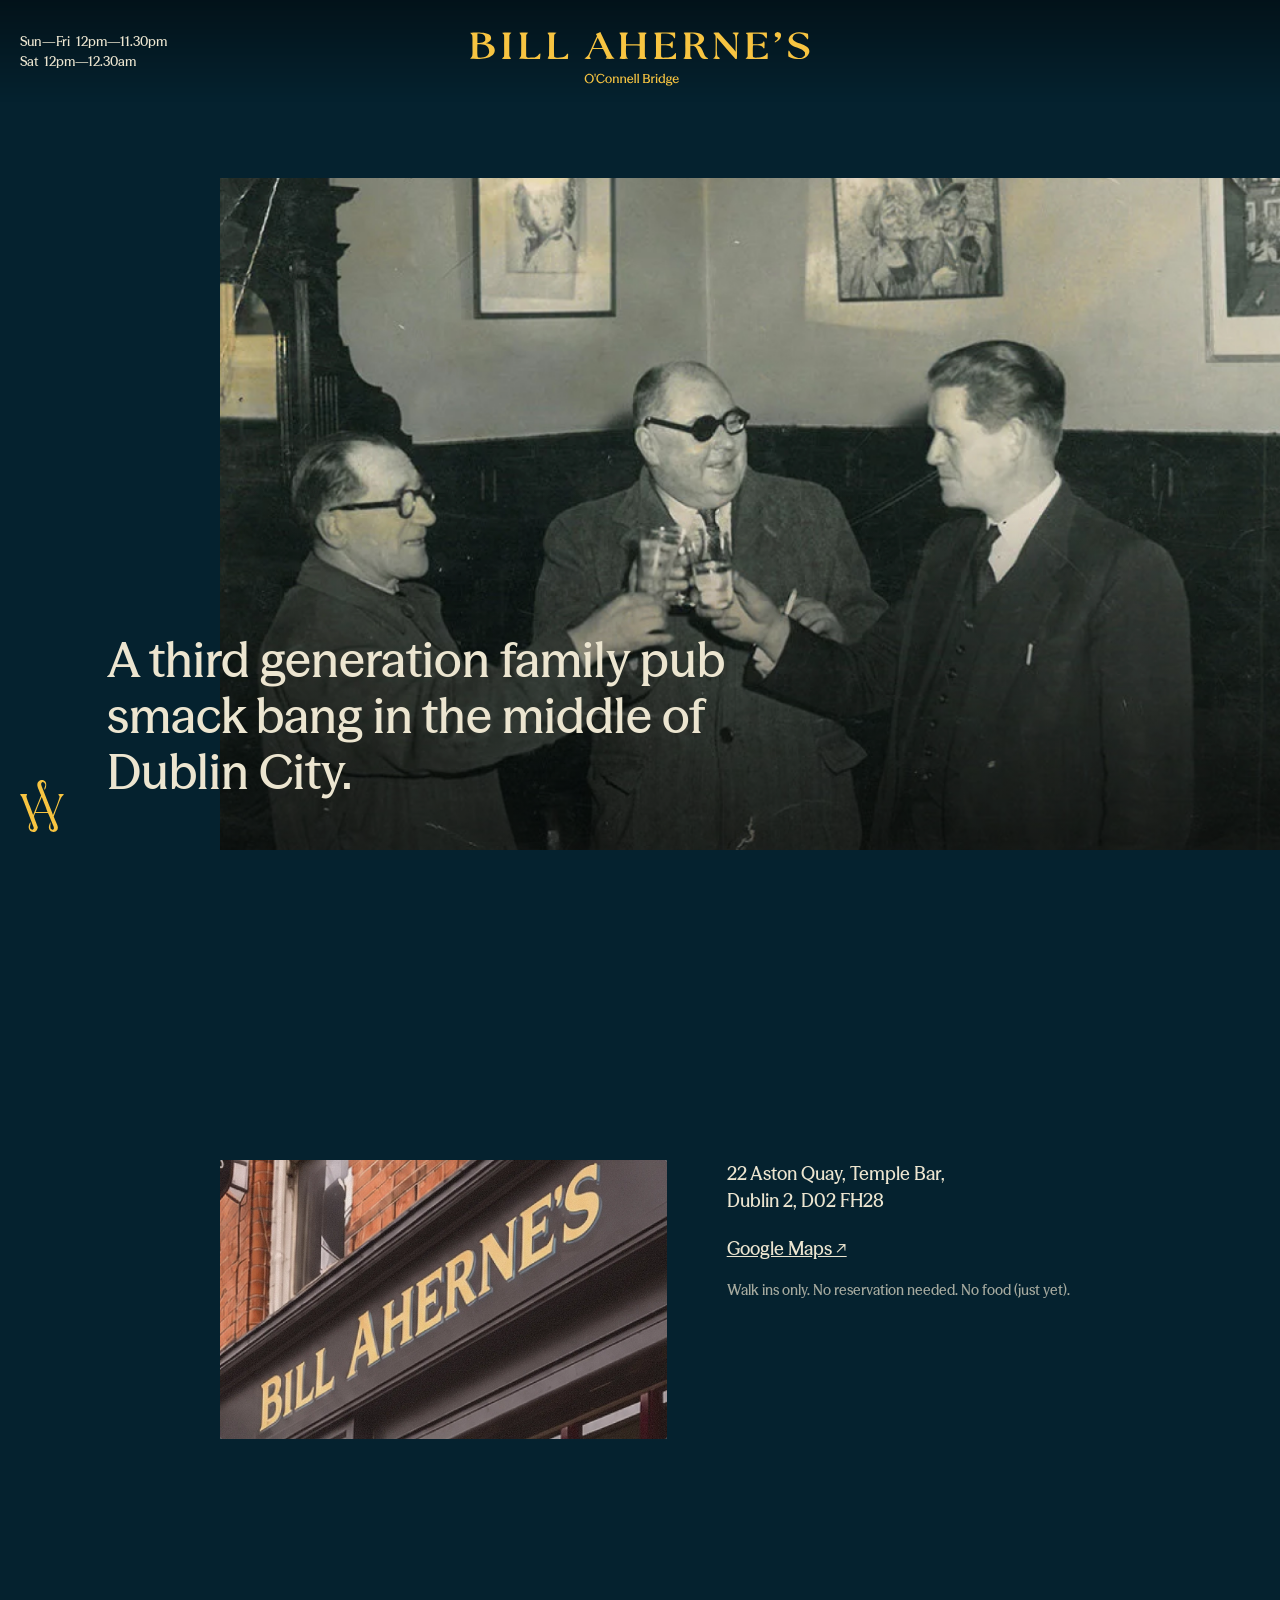
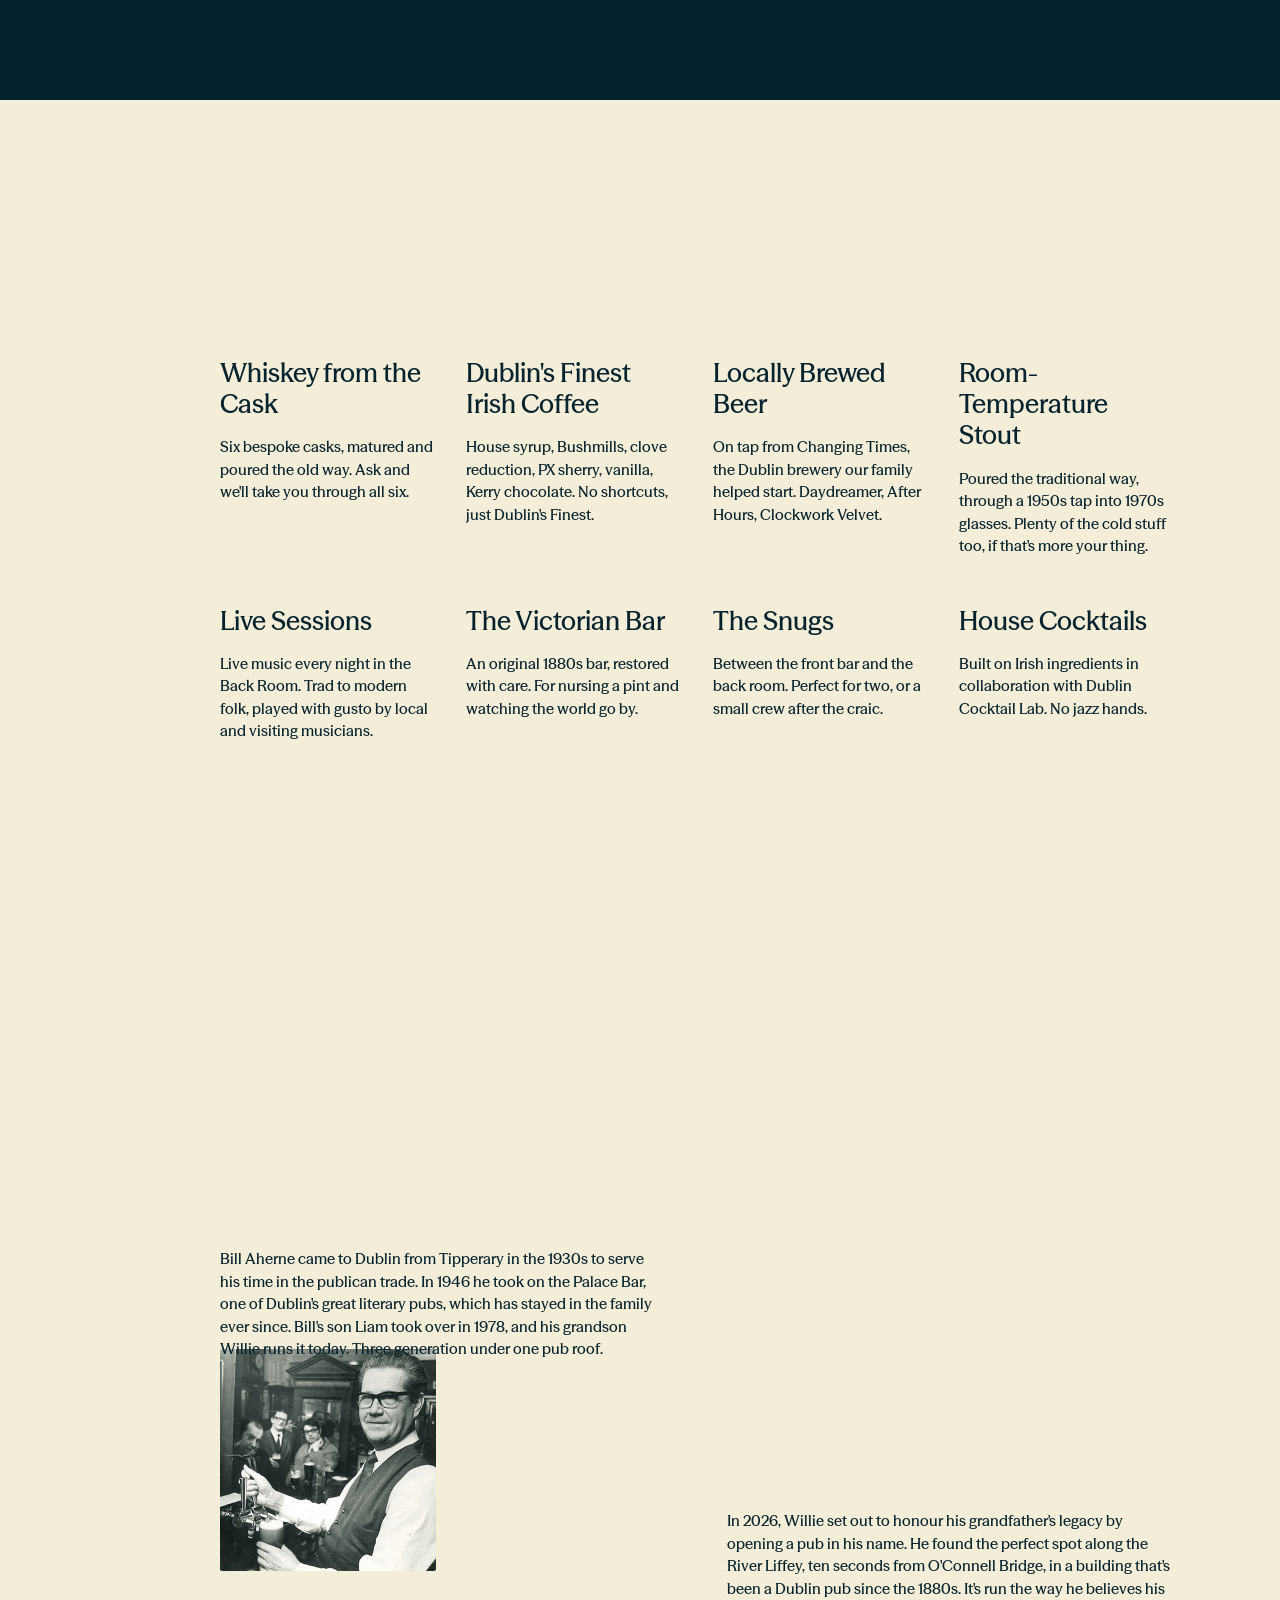
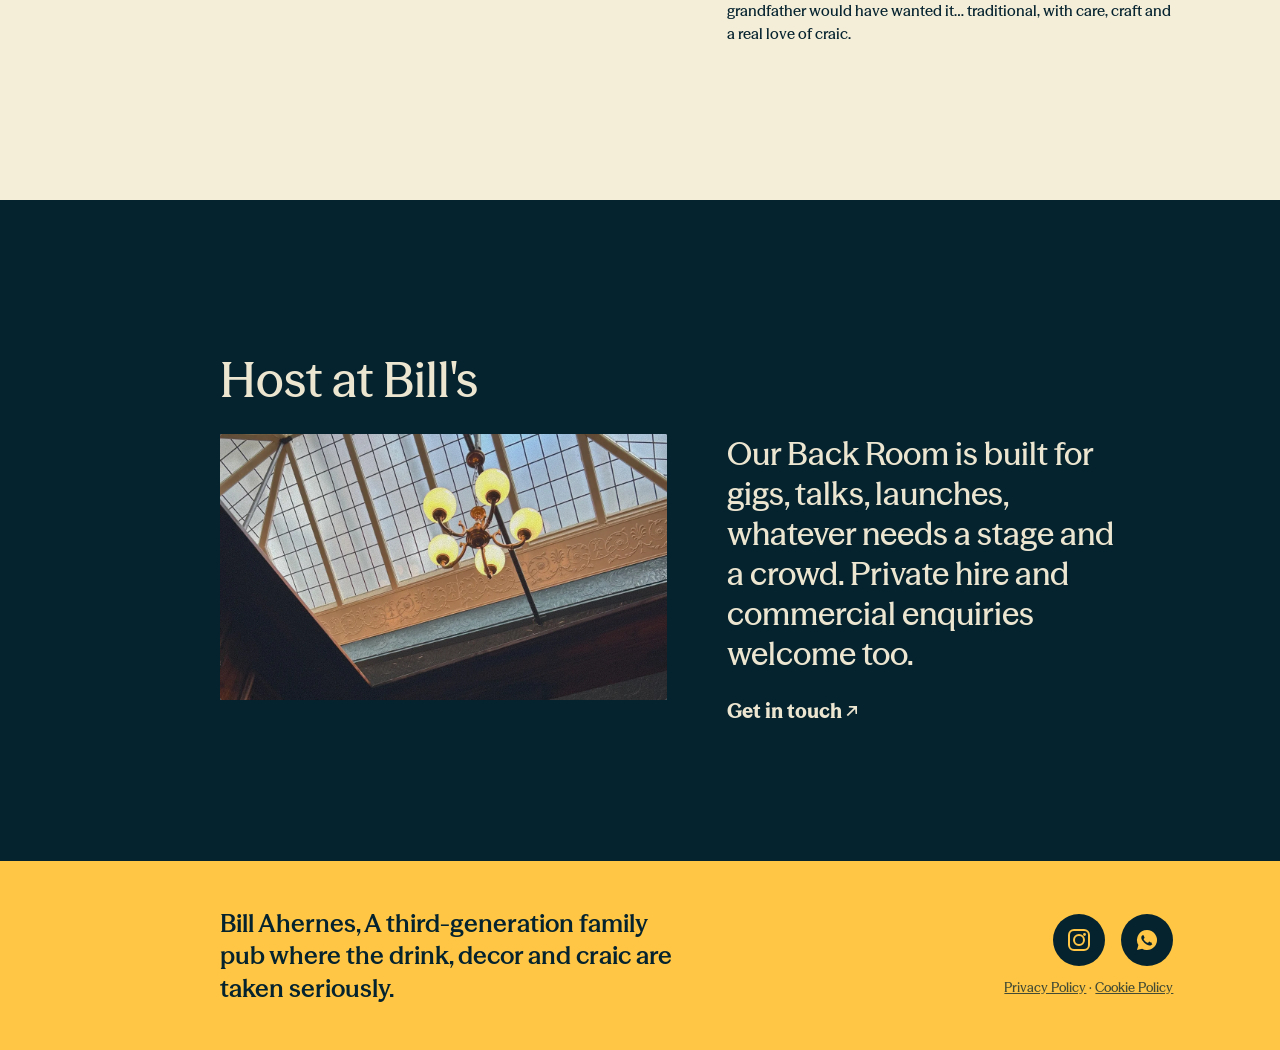
==== commit e117befd: "Add SEO meta description, fix social icons, add legal pages - Add meta description for Lighthouse SE" ====
--- a/index.html
+++ b/index.html
@@ -4,6 +4,7 @@
 <meta charset="UTF-8">
 <meta name="viewport" content="width=device-width, initial-scale=1.0">
 <title>Bill Aherne's — Dublin</title>
+<meta name="description" content="Bill Aherne's is a third-generation family pub on Aston Quay, Temple Bar, Dublin, ten seconds from O'Connell Bridge. Walk-in only, with live music, whiskey, cocktails and a Victorian bar restored with care.">
 <link rel="stylesheet" href="styles.css">
 </head>
 <body>
@@ -111,13 +112,22 @@
 
       <div class="host-footer">
         <p class="host-footer__tagline">Bill Ahernes, A third-generation family pub where the drink, decor and craic are taken seriously.</p>
-        <ul class="social-links">
-          <li><a href="#" aria-label="Instagram" class="social-links__icon social-links__icon--instagram"></a></li>
-          <li><a href="#" aria-label="TikTok" class="social-links__icon social-links__icon--tiktok"></a></li>
-          <li><a href="#" aria-label="Facebook" class="social-links__icon social-links__icon--facebook"></a></li>
-          <li><a href="#" aria-label="WhatsApp" class="social-links__icon social-links__icon--whatsapp"></a></li>
-        </ul>
+        <div class="host-footer__aside">
+          <ul class="social-links">
+            <li><a href="https://www.instagram.com/billahernesoconnellbridge/" target="_blank" rel="noopener" aria-label="Instagram" class="social-links__icon social-links__icon--instagram"><svg viewBox="0 0 24 24" xmlns="http://www.w3.org/2000/svg">
+<rect x="2" y="2" width="20" height="20" rx="5" fill="none" stroke="currentColor" stroke-width="2"/>
+<circle cx="12" cy="12" r="5" fill="none" stroke="currentColor" stroke-width="2"/>
+<circle cx="17.5" cy="6.5" r="1.4" fill="currentColor"/>
+</svg></a></li>
+            <li><a href="#" aria-label="WhatsApp" class="social-links__icon social-links__icon--whatsapp"><svg viewBox="0 0 24 24" xmlns="http://www.w3.org/2000/svg">
+<path d="M12 2a10 10 0 0 0-8.6 15.1L2 22l5.1-1.3A10 10 0 1 0 12 2zm5.4 14.1c-.2.6-1.3 1.2-1.9 1.3-.5.1-1.1.1-1.7-.1-.4-.1-.9-.3-1.6-.6-2.8-1.2-4.6-4-4.8-4.2-.1-.2-1.1-1.5-1.1-2.8s.6-2 .9-2.2c.2-.3.5-.3.6-.3h.5c.2 0 .4 0 .5.5.2.5.7 1.6.7 1.7.1.2.1.3 0 .5-.1.2-.1.3-.3.4-.1.2-.3.3-.4.5-.2.2-.3.4-.1.6.2.3.8 1.2 1.6 2 1.1.9 2 1.3 2.3 1.4.3.1.5.1.6-.1.2-.2.6-.7.8-.9.2-.3.4-.2.6-.1.2.1 1.4.7 1.7.8.3.1.4.2.5.3.1.2.1.6-.1 1.2z" fill="currentColor"/>
+</svg></a></li>
+          </ul>
+          <p class="legal-links"><a href="privacy.html">Privacy Policy</a> &middot; <a href="cookies.html">Cookie Policy</a></p>
+        </div>
       </div>
+
+      <p class="legal-links legal-links--mobile"><a href="privacy.html">Privacy Policy</a> &middot; <a href="cookies.html">Cookie Policy</a></p>
     </section>
 
   </main>
--- a/styles.css
+++ b/styles.css
@@ -417,6 +417,23 @@
 /* Desktop-only sub-footer; mobile doesn't have this bar. */
 .host-footer {
   display: none;
+}
+
+.legal-links {
+  font-size: 13px;
+  opacity: 0.7;
+  margin: 0;
+}
+
+.legal-links a {
+  text-decoration: underline;
+}
+
+/* Mobile has no gold sub-footer to nest these in, so they get their own
+   small line at the bottom of the section instead. Desktop hides this
+   copy in favour of the one nested under the social icons below. */
+.legal-links--mobile {
+  margin-top: 24px;
 }
 
 /* Small screens keep the same relative proportions; tablet-width viewports
@@ -789,6 +806,14 @@
     margin: 0;
   }
 
+  .host-footer__aside {
+    display: flex;
+    flex-direction: column;
+    align-items: flex-end;
+    gap: 12px;
+    flex-shrink: 0;
+  }
+
   .social-links {
     display: flex;
     align-items: center;
@@ -800,40 +825,28 @@
   }
 
   .social-links__icon {
-    display: block;
+    display: flex;
+    align-items: center;
+    justify-content: center;
     width: 52px;
     height: 52px;
     border-radius: 50%;
     background-color: var(--navy-text);
-    position: relative;
-  }
-
-  .social-links__icon::before {
-    content: "";
-    position: absolute;
-    inset: 14px;
-    background-color: var(--gold-tagline);
-    -webkit-mask: no-repeat center / contain;
-    mask: no-repeat center / contain;
-  }
-
-  .social-links__icon--instagram::before {
-    -webkit-mask-image: url("assets/icon-instagram.svg");
-    mask-image: url("assets/icon-instagram.svg");
-  }
-
-  .social-links__icon--tiktok::before {
-    -webkit-mask-image: url("assets/icon-tiktok.svg");
-    mask-image: url("assets/icon-tiktok.svg");
-  }
-
-  .social-links__icon--facebook::before {
-    -webkit-mask-image: url("assets/icon-facebook.svg");
-    mask-image: url("assets/icon-facebook.svg");
-  }
-
-  .social-links__icon--whatsapp::before {
-    -webkit-mask-image: url("assets/icon-whatsapp.svg");
-    mask-image: url("assets/icon-whatsapp.svg");
-  }
-}
+    color: var(--gold-tagline);
+  }
+
+  .social-links__icon svg {
+    display: block;
+    width: 24px;
+    height: 24px;
+  }
+
+  .host-footer .legal-links {
+    color: var(--navy-text);
+    opacity: 0.75;
+  }
+
+  .legal-links--mobile {
+    display: none;
+  }
+}
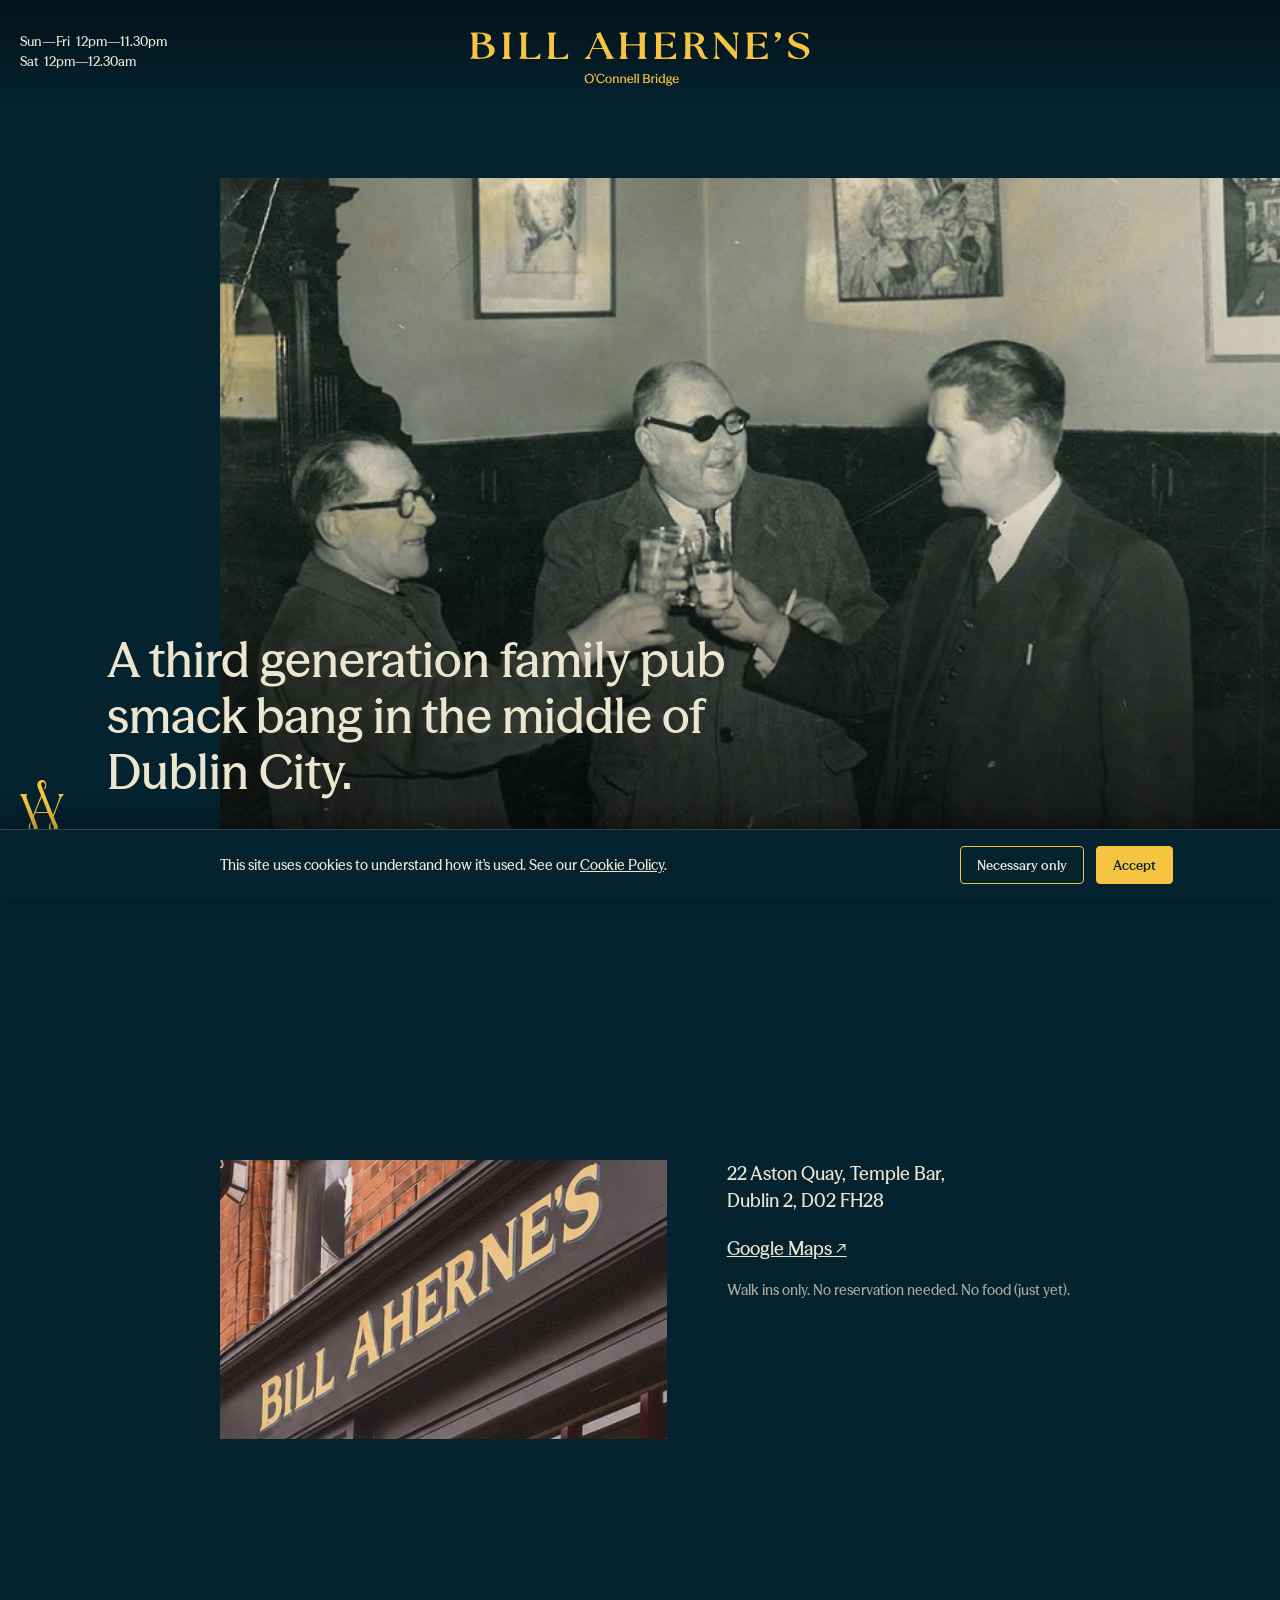
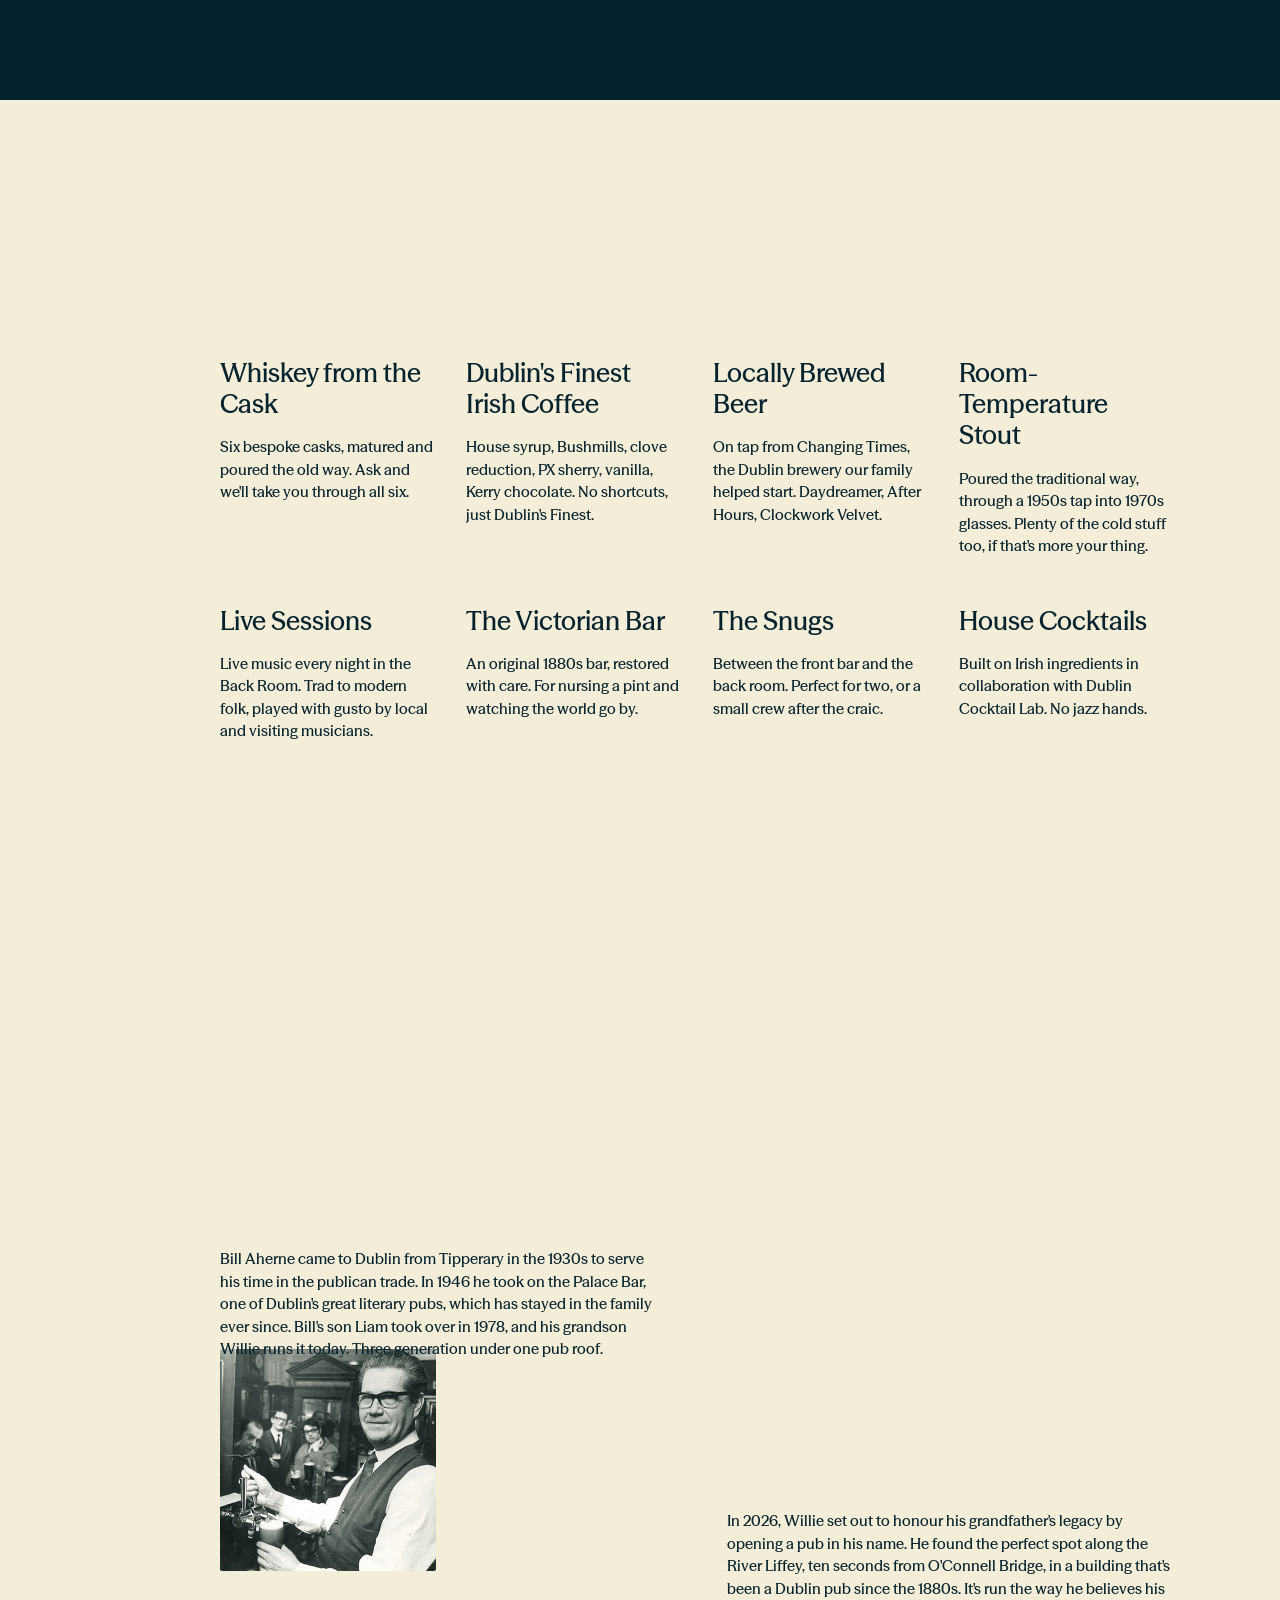
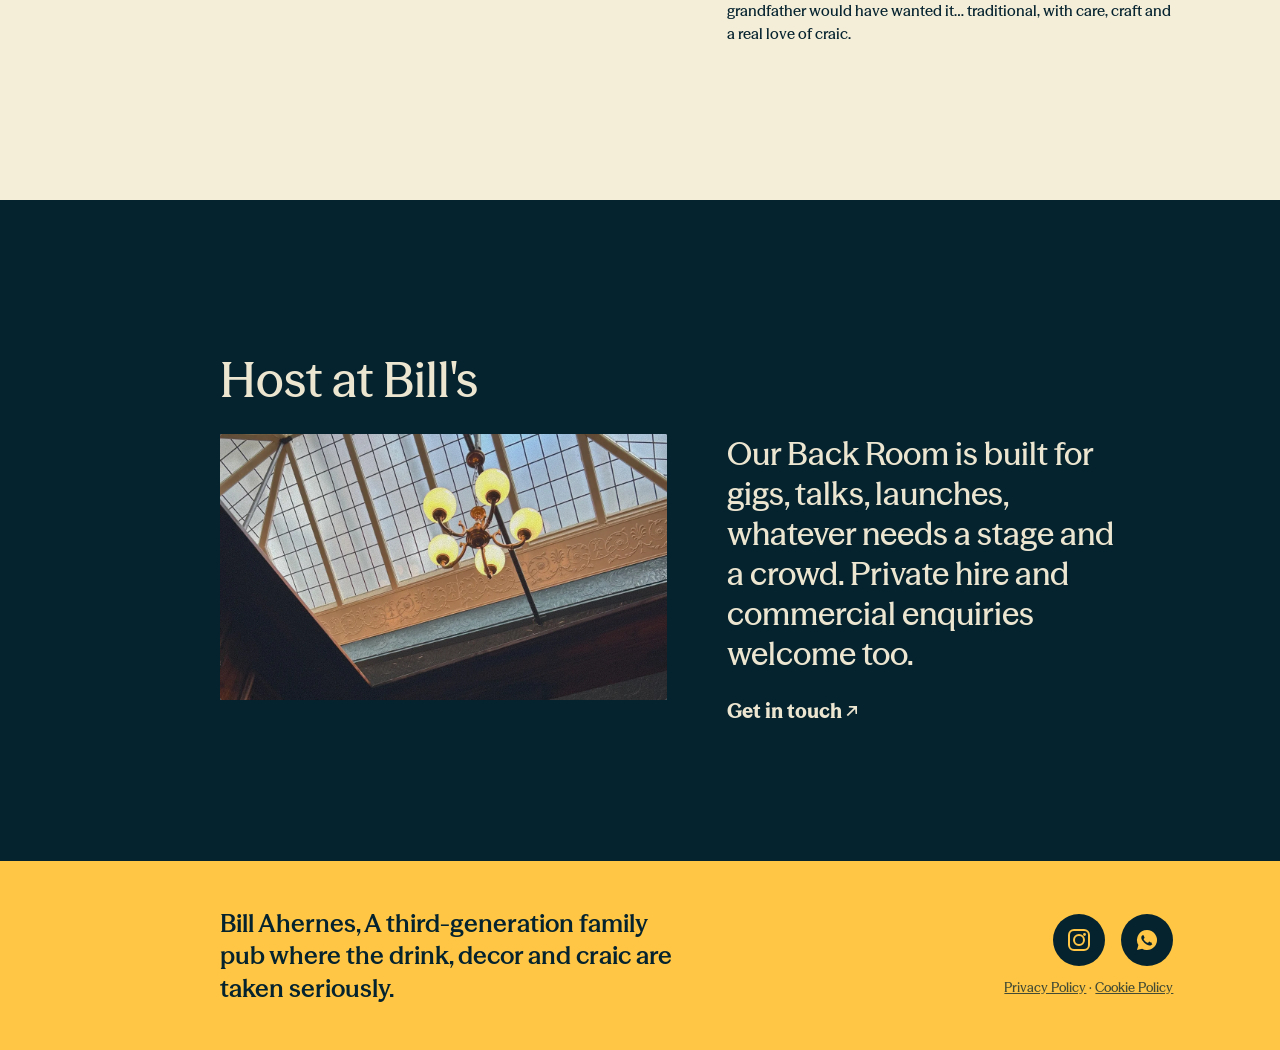
==== commit 1d629cd0: "Add favicon, social preview image, and cookie consent banner - Generate favicon (.ico + PNG sizes) a" ====
--- a/index.html
+++ b/index.html
@@ -5,6 +5,17 @@
 <meta name="viewport" content="width=device-width, initial-scale=1.0">
 <title>Bill Aherne's — Dublin</title>
 <meta name="description" content="Bill Aherne's is a third-generation family pub on Aston Quay, Temple Bar, Dublin, ten seconds from O'Connell Bridge. Walk-in only, with live music, whiskey, cocktails and a Victorian bar restored with care.">
+<link rel="icon" href="favicon.ico" sizes="any">
+<link rel="icon" href="assets/favicon-32.png" type="image/png" sizes="32x32">
+<link rel="apple-touch-icon" href="assets/apple-touch-icon.png">
+<meta property="og:type" content="website">
+<meta property="og:site_name" content="Bill Aherne's">
+<meta property="og:title" content="Bill Aherne's — Dublin">
+<meta property="og:description" content="A third-generation family pub on Aston Quay, Temple Bar, ten seconds from O'Connell Bridge. Walk-in only, with live music, whiskey, cocktails and a Victorian bar restored with care.">
+<meta property="og:image" content="assets/social-preview.jpg">
+<meta property="og:image:width" content="1200">
+<meta property="og:image:height" content="630">
+<meta name="twitter:card" content="summary_large_image">
 <link rel="stylesheet" href="styles.css">
 </head>
 <body>
@@ -141,6 +152,14 @@
     </div>
   </footer>
 
+  <div class="cookie-banner" id="cookieBanner" hidden>
+    <p class="cookie-banner__text">This site uses cookies to understand how it's used. See our <a href="cookies.html">Cookie Policy</a>.</p>
+    <div class="cookie-banner__actions">
+      <button type="button" class="cookie-banner__decline" id="cookieDecline">Necessary only</button>
+      <button type="button" class="cookie-banner__accept" id="cookieAccept">Accept</button>
+    </div>
+  </div>
+
   <script src="script.js"></script>
 </body>
 </html>
--- a/styles.css
+++ b/styles.css
@@ -850,3 +850,85 @@
     display: none;
   }
 }
+
+/* Cookie consent banner */
+
+.cookie-banner {
+  position: fixed;
+  left: 0;
+  right: 0;
+  bottom: 0;
+  z-index: 200;
+  display: flex;
+  flex-direction: column;
+  gap: 12px;
+  padding: 16px var(--gutter);
+  background: var(--navy);
+  border-top: 1px solid rgba(253, 253, 253, 0.15);
+  box-shadow: 0 -8px 24px rgba(0, 0, 0, 0.35);
+}
+
+.cookie-banner[hidden] {
+  display: none;
+}
+
+.cookie-banner__text {
+  margin: 0;
+  font-size: 13px;
+  line-height: 1.5;
+  color: var(--white);
+}
+
+.cookie-banner__text a {
+  text-decoration: underline;
+}
+
+.cookie-banner__actions {
+  display: flex;
+  gap: 12px;
+}
+
+.cookie-banner__accept,
+.cookie-banner__decline {
+  flex: 1;
+  font-family: var(--font-body);
+  font-size: 13px;
+  font-weight: 600;
+  padding: 10px 16px;
+  border-radius: 4px;
+  cursor: pointer;
+  border: 1px solid var(--gold);
+}
+
+.cookie-banner__accept {
+  background: var(--gold);
+  color: var(--navy-text);
+}
+
+.cookie-banner__decline {
+  background: transparent;
+  color: var(--white);
+}
+
+@media (min-width: 1024px) {
+  .cookie-banner {
+    flex-direction: row;
+    align-items: center;
+    justify-content: space-between;
+    gap: 24px;
+    padding: 16px var(--gutter-desktop-right) 16px var(--gutter-desktop-left);
+  }
+
+  .cookie-banner__text {
+    font-size: 14px;
+  }
+
+  .cookie-banner__actions {
+    flex-shrink: 0;
+  }
+
+  .cookie-banner__accept,
+  .cookie-banner__decline {
+    flex: none;
+  }
+}
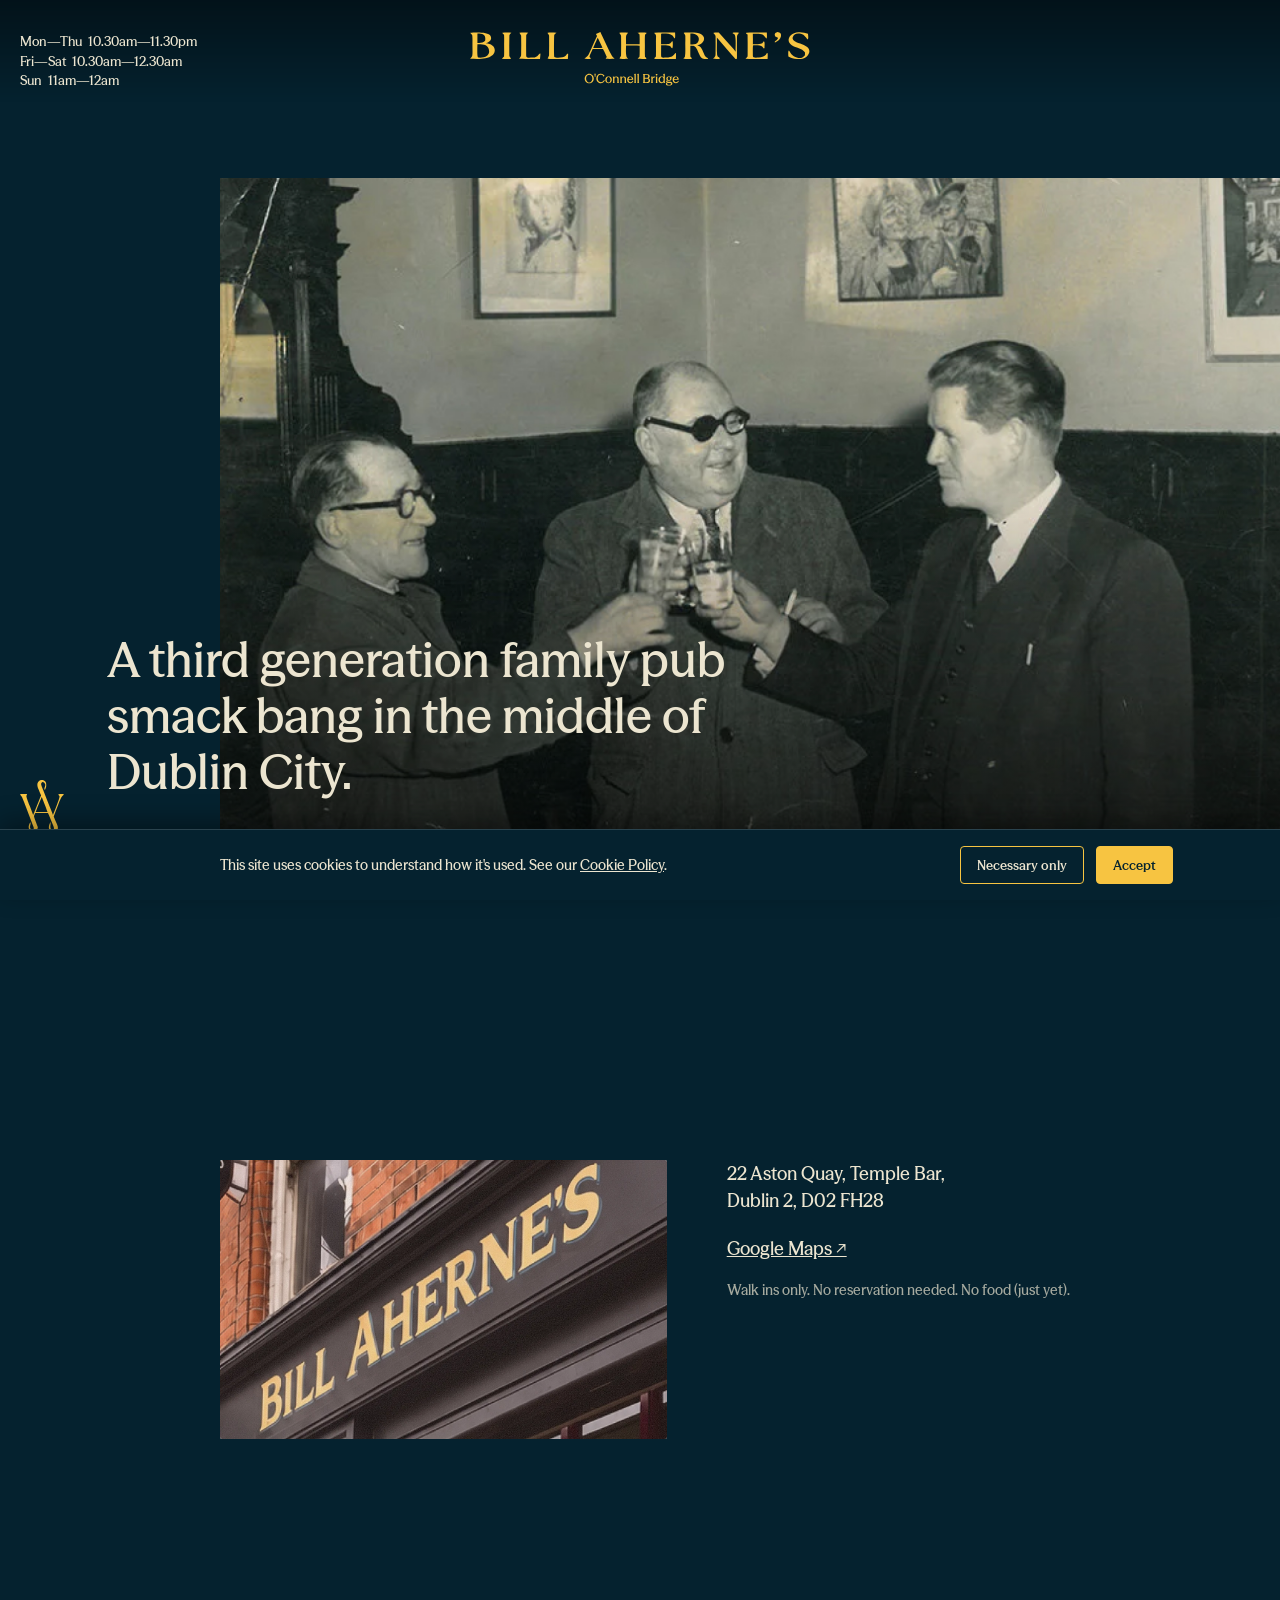
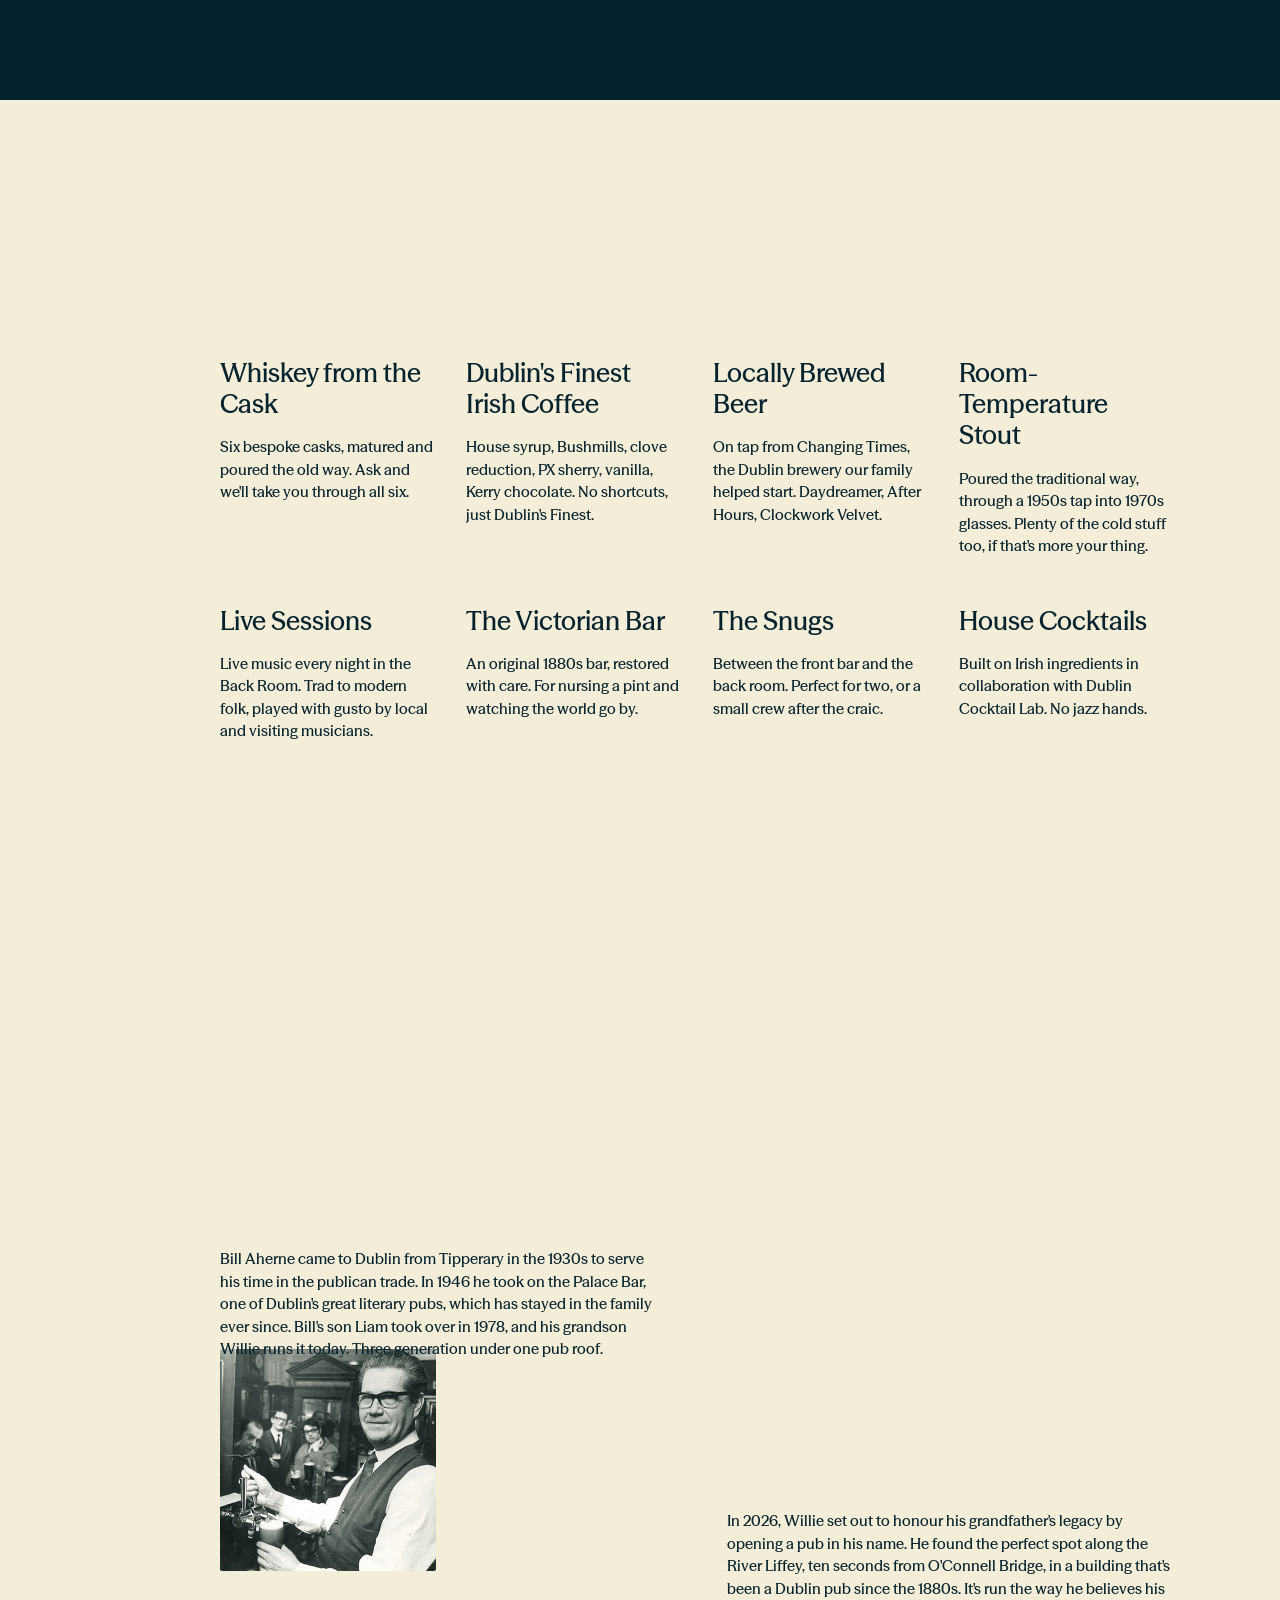
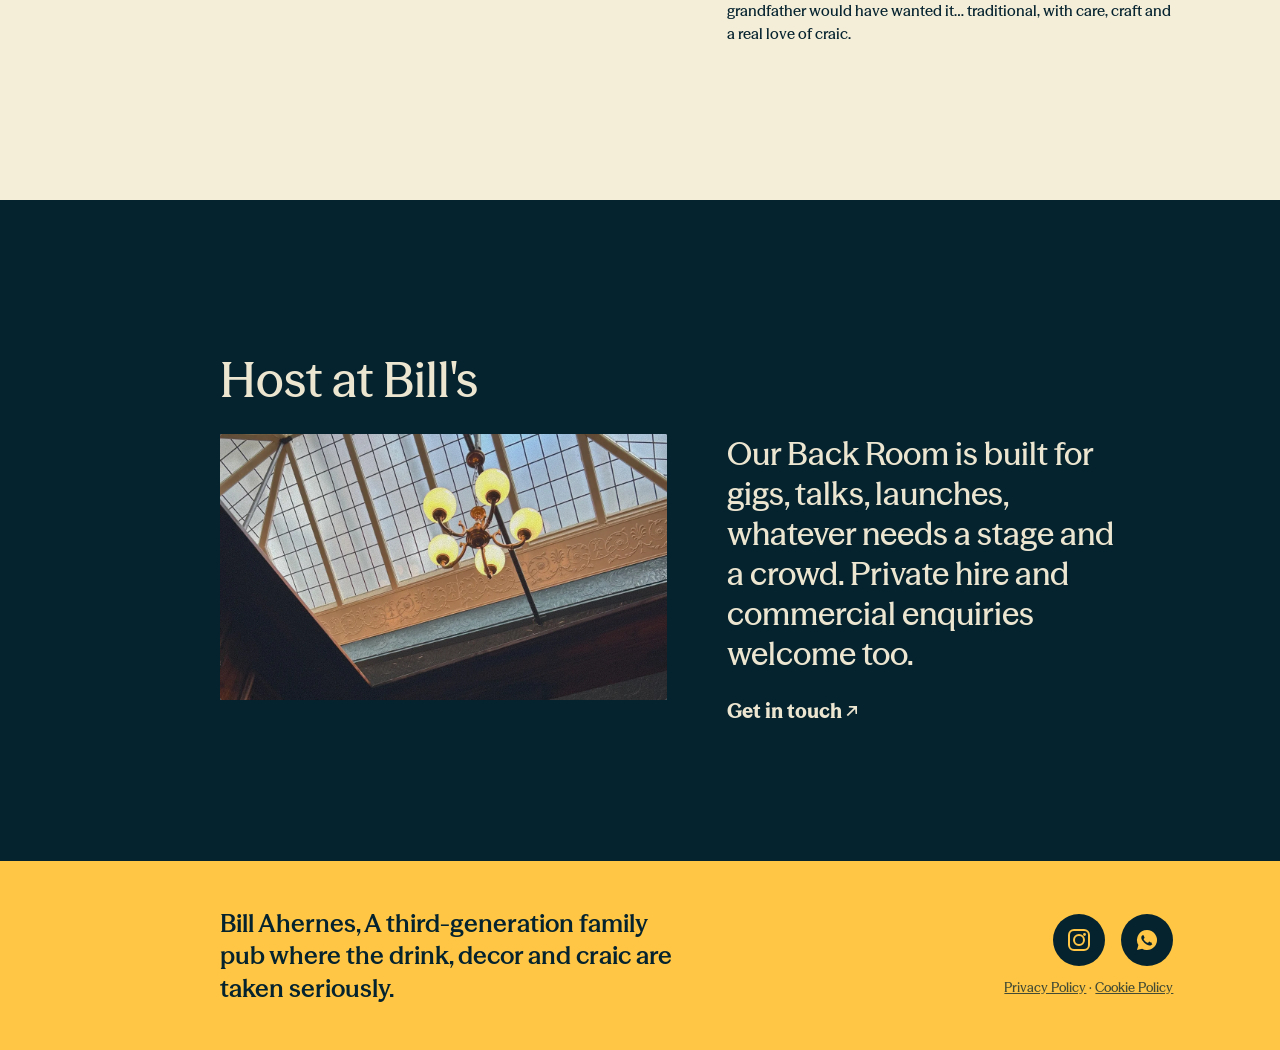
==== commit 4f84ff22: "Update opening hours Co-Authored-By: Claude Sonnet 5.5 <noreply@anthropic.com>" ====
--- a/index.html
+++ b/index.html
@@ -148,7 +148,7 @@
 <path id="Exclude" d="M37.2402 0.0621374C51.1866 -1.18806 46.1399 16.8363 43.6621 17.2867C41.9009 15.0717 45.5535 10.705 44.6611 7.54065C43.8234 4.5694 39.8342 1.82903 38.0039 5.26624C37.5256 6.14404 37.3661 7.16091 37.5518 8.14319C37.9756 10.3396 40.1676 15.1747 41.0625 17.6071C44.6683 27.406 48.7904 37.1012 52.5723 46.8366C54.3621 51.4447 57.0659 57.1288 58.4297 61.778C60.5288 57.014 70.3728 32.3952 70.1807 29.0797C70.0569 26.9744 68.3216 26.9404 67.8906 25.3981L68.2217 24.942C69.4242 24.3807 77.1278 24.3158 78.0322 25.0631C77.2159 26.6472 74.2051 28.6674 72.9365 31.1246C70.5304 35.791 69.128 39.9721 67.2383 44.8199C64.675 51.3143 62.1976 57.8422 59.8057 64.402C61.1647 67.8337 62.5859 71.242 64.0615 74.6246C65.6324 78.288 68.3643 82.8958 66.7363 86.8375C65.989 88.649 64.5447 90.0831 62.7266 90.816C60.6416 91.6615 58.3037 91.6334 56.2402 90.7389C54.1817 89.8758 52.5561 88.2268 51.7207 86.1578C50.0761 82.0224 52.3366 77.6532 53.9551 73.8073C54.9809 78.0221 53.0585 79.999 54.3223 85.4782C55.4384 86.6807 56.7547 88.0347 58.5586 87.4498C59.2322 87.2298 59.7797 86.7314 60.0605 86.0817C60.967 84.0081 58.4253 79.1104 57.5352 76.9752L52.6963 65.3434C51.7419 62.8895 50.7948 60.2907 49.5977 57.9557C42.084 57.9978 34.5678 57.9876 27.0518 57.9254C26.264 59.6919 24.9258 61.9826 24.8428 63.9303C24.7542 66.0227 30.612 79.8888 31.6689 83.3932C31.1501 85.962 30.5404 88.4806 28.2344 90.0768C21.7614 94.5602 14.1596 88.3602 15.5234 81.1266C15.7978 79.6724 17.229 75.1465 18.3369 74.3932C20.4256 76.4842 15.2158 84.1371 19.8213 86.9049C22.5408 88.539 24.8944 86.606 24.3887 84.2653C23.8457 81.7521 22.1749 78.2246 21.2324 75.7614L15.7383 61.2496C13.0793 54.22 10.3845 47.2031 7.6543 40.2008C6.27726 36.678 4.82237 32.9786 3.32324 29.5094C3.11475 29.0265 0.558601 26.0405 0 25.3434L0.0429688 25.0309C1.31492 24.3196 10.9133 24.425 12.4854 24.8864C12.6303 25.6418 11.6815 27.2786 11.3174 28.0065C11.7042 32.0804 15.6066 41.2732 17.2188 45.4869C19.2096 50.8373 21.2371 56.1742 23.3018 61.4967C24.4589 59.1434 25.5139 56.1147 26.542 53.6324L33.7129 36.2076C34.653 33.9207 36.3501 29.4759 37.4473 27.484C35.9097 24.1989 34.7576 20.3851 33.2129 17.111C30.057 10.4255 28.5985 3.17434 37.2402 0.0621374ZM38.5635 29.9371C37.3996 32.2848 36.3335 35.0623 35.3672 37.5123C32.9372 43.6804 30.0242 49.9585 27.875 56.2116C31.3308 56.237 34.7869 56.2363 38.2451 56.2106C41.7866 56.2382 45.3306 56.2235 48.8721 56.1657C48.3604 54.3651 39.2109 30.7705 38.5635 29.9371Z" fill="currentColor"/>
 </svg>
     <div class="hours">
-      <p>Sun&mdash;Fri&nbsp; 12pm&mdash;11.30pm<br>Sat&nbsp; 12pm&mdash;12.30am</p>
+      <p>Mon&mdash;Thu&nbsp; 10.30am&mdash;11.30pm<br>Fri&mdash;Sat&nbsp; 10.30am&mdash;12.30am<br>Sun&nbsp; 11am&mdash;12am</p>
     </div>
   </footer>
 
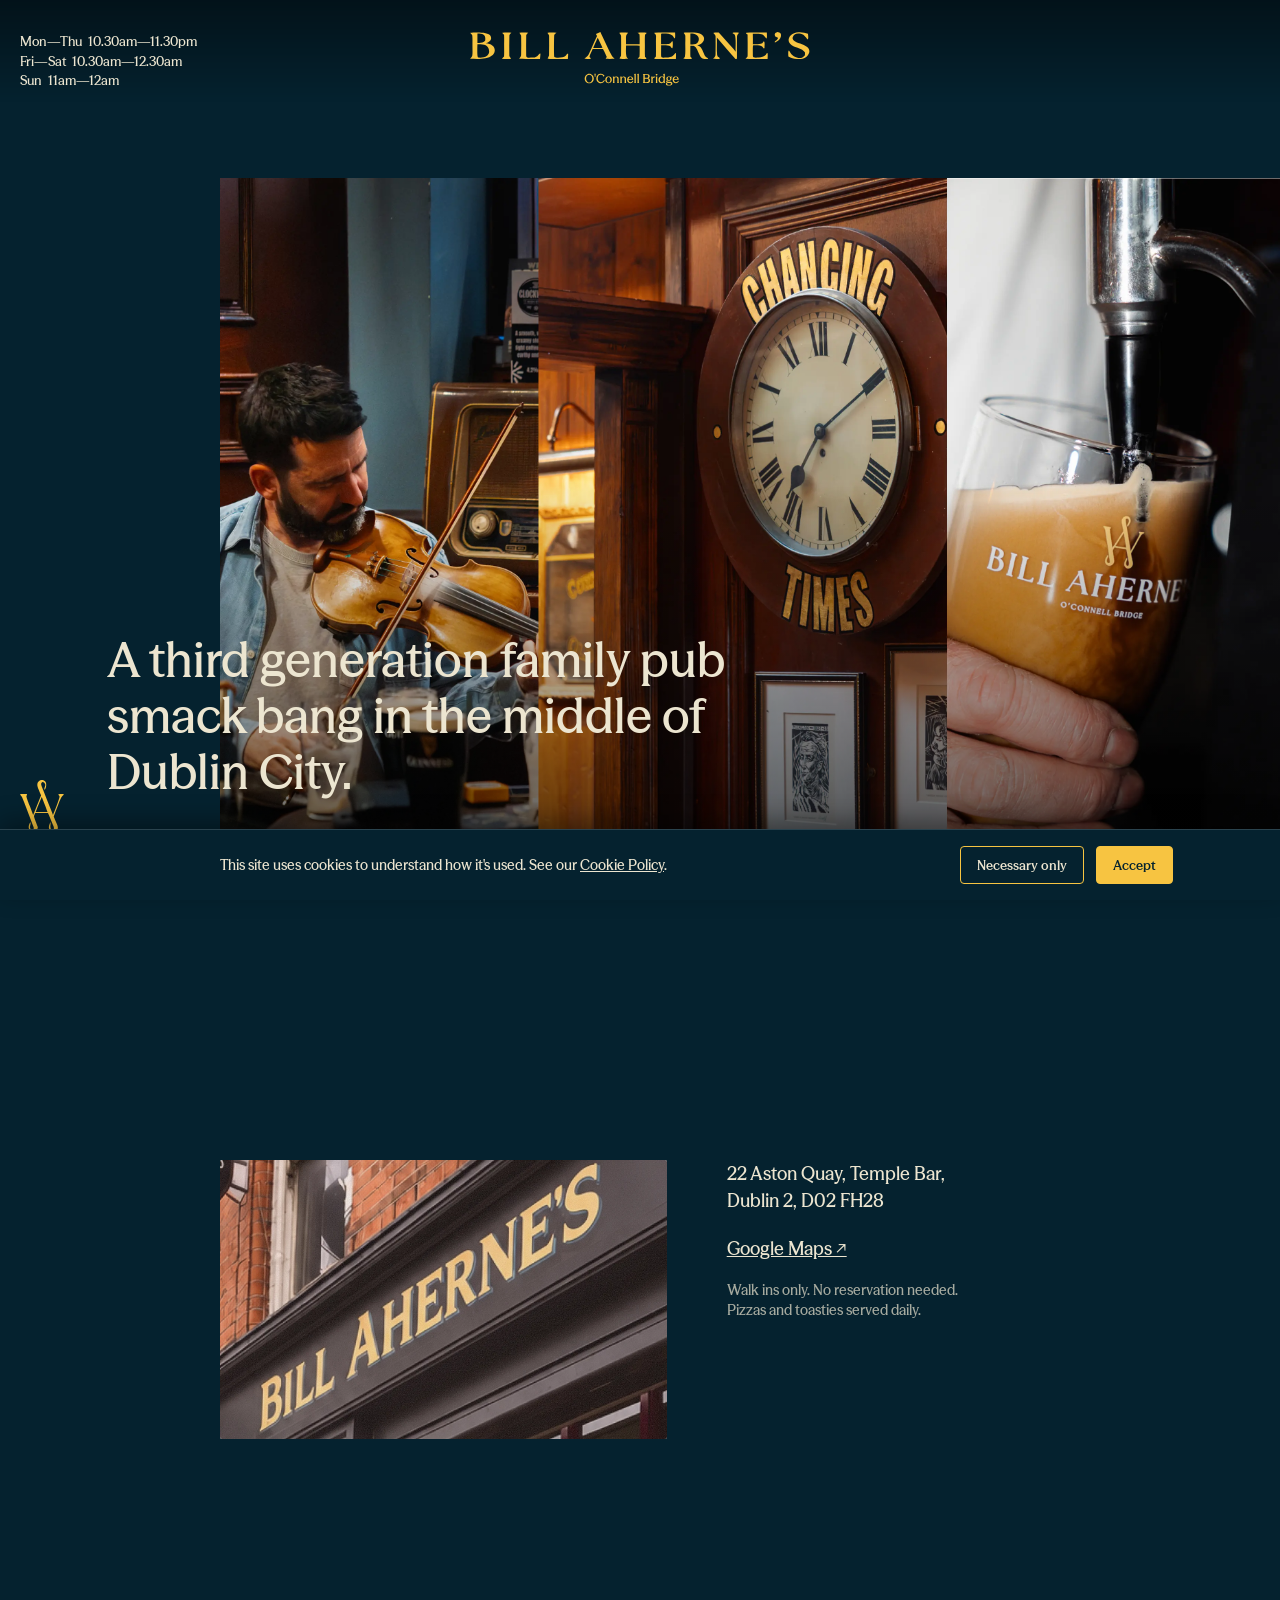
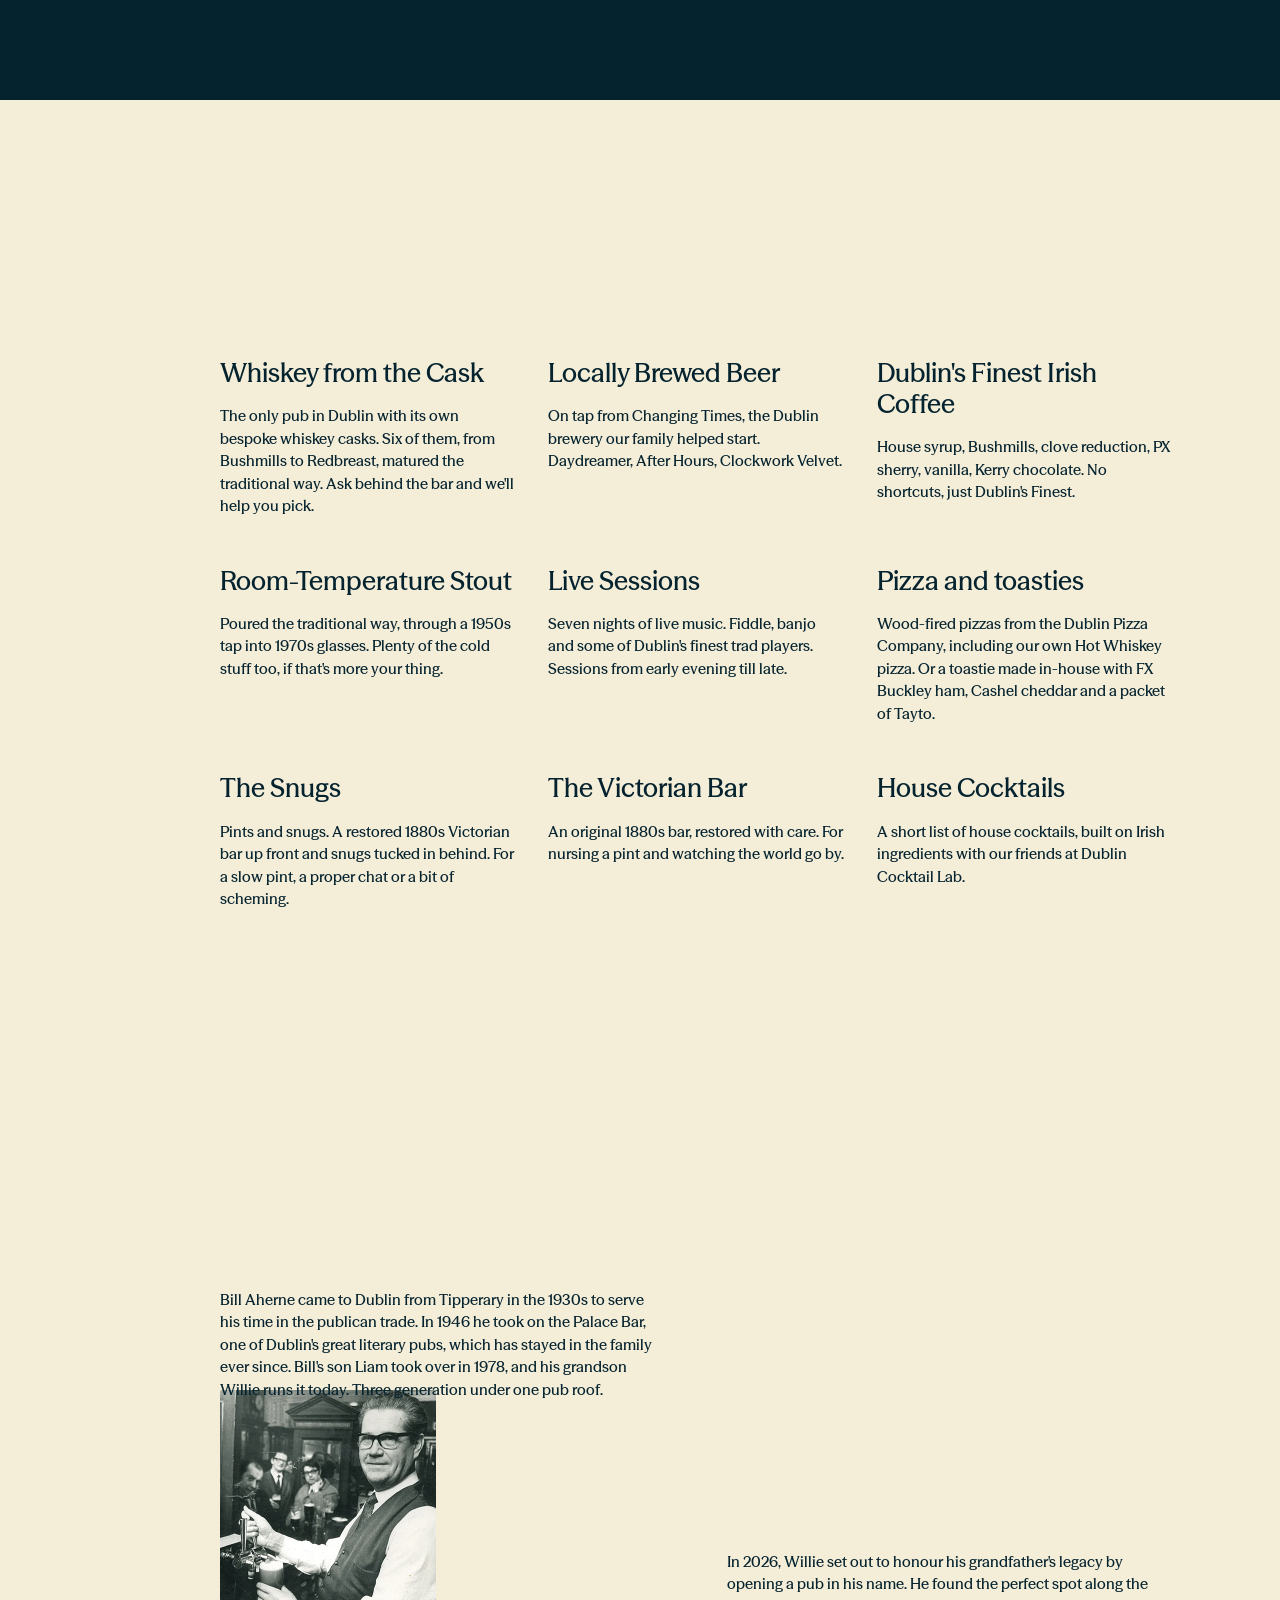
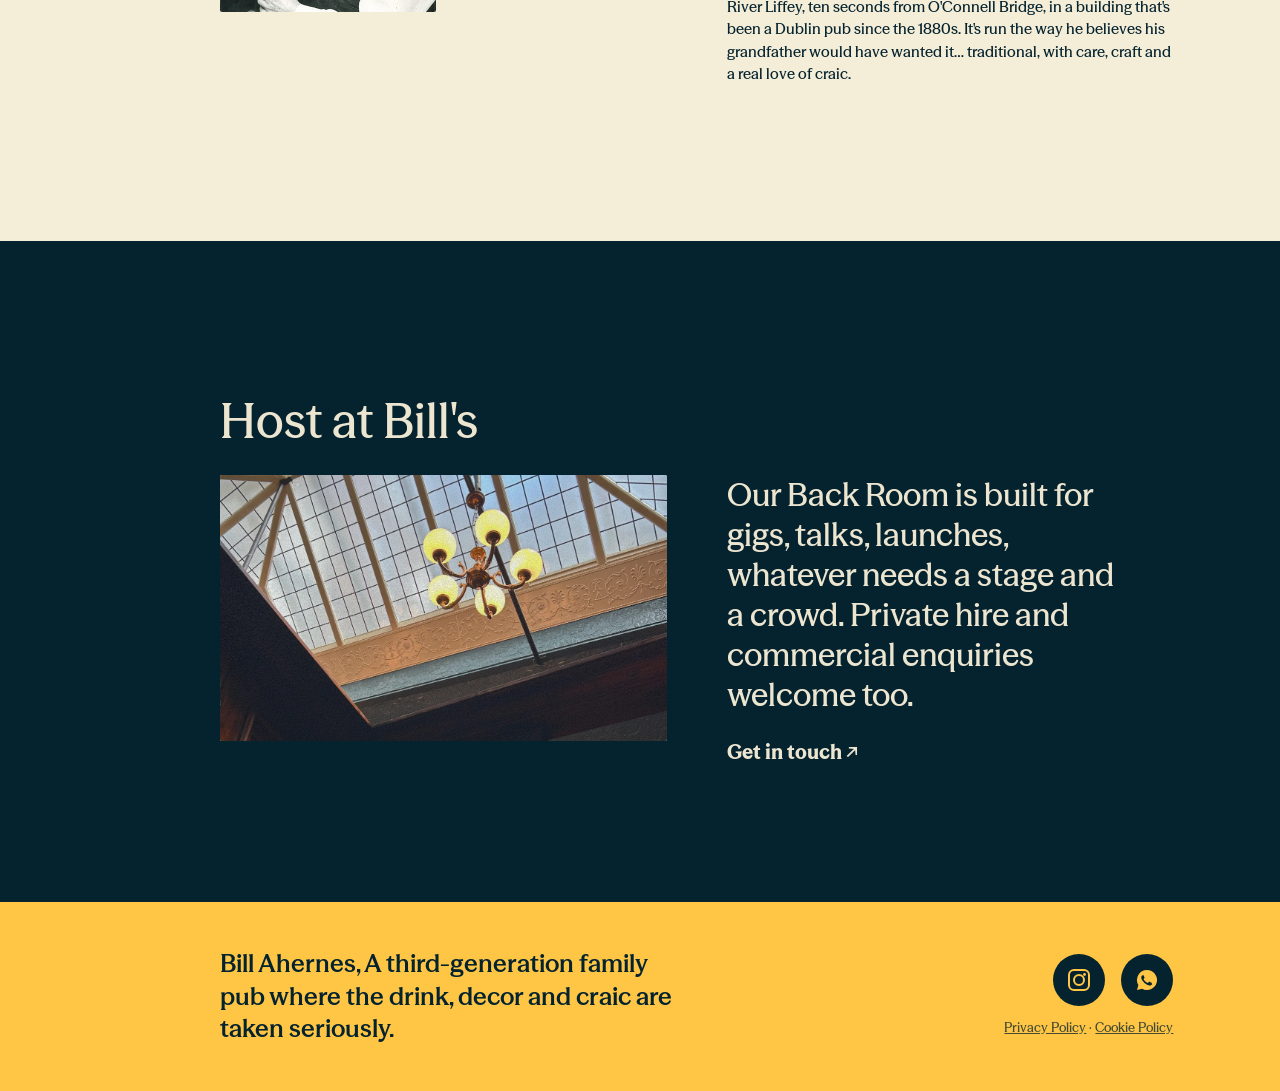
==== commit 7efb3c05: "Update copy, add pizza item, swap in new homepage header - New walk-ins note, drink section header a" ====
--- a/index.html
+++ b/index.html
@@ -51,7 +51,7 @@
       <div class="address">
         <p>22 Aston Quay, Temple Bar,<br>Dublin 2, D02 FH28</p>
         <a href="https://maps.app.goo.gl/G5MTi2T3ayAtr5cFA" target="_blank" rel="noopener">Google Maps ↗</a>
-        <p class="address__note">Walk ins only. No reservation needed. No food (just yet).</p>
+        <p class="address__note">Walk ins only. No reservation needed.<br>Pizzas and toasties served daily.</p>
       </div>
       <div class="placeholder placeholder--map carousel" aria-hidden="true">
         <img class="carousel__slide is-active" src="assets/Carousel/carousel-1-1.webp" alt="">
@@ -62,12 +62,12 @@
     </section>
 
     <section class="panel drink" id="drink">
-      <h2 class="headline">No shortcuts at Bill's</h2>
+      <h2 class="headline">We don't do shortcuts</h2>
 
       <div class="drink-grid">
         <article class="drink-item">
           <h3>Whiskey from the Cask</h3>
-          <p>Six bespoke casks, matured and poured the old way. Ask and we'll take you through all six.</p>
+          <p>The only pub in Dublin with its own bespoke whiskey casks. Six of them, from Bushmills to Redbreast, matured the traditional way. Ask behind the bar and we'll help you pick.</p>
         </article>
         <article class="drink-item drink-item--offset">
           <h3>Locally Brewed Beer</h3>
@@ -83,19 +83,23 @@
         </article>
         <article class="drink-item drink-item--full">
           <h3>Live Sessions</h3>
-          <p>Live music every night in the Back Room. Trad to modern folk, played with gusto by local and visiting musicians.</p>
+          <p>Seven nights of live music. Fiddle, banjo and some of Dublin's finest trad players. Sessions from early evening till late.</p>
         </article>
         <article class="drink-item drink-item--offset">
-          <h3>The Snugs</h3>
-          <p>Between the front bar and the back room. Perfect for two, or a small crew after the craic.</p>
+          <h3>Pizza and toasties</h3>
+          <p>Wood-fired pizzas from the Dublin Pizza Company, including our own Hot Whiskey pizza. Or a toastie made in-house with FX Buckley ham, Cashel cheddar and a packet of Tayto.</p>
         </article>
         <article class="drink-item drink-item--full">
+          <h3>The Snugs</h3>
+          <p>Pints and snugs. A restored 1880s Victorian bar up front and snugs tucked in behind. For a slow pint, a proper chat or a bit of scheming.</p>
+        </article>
+        <article class="drink-item drink-item--offset">
           <h3>The Victorian Bar</h3>
           <p>An original 1880s bar, restored with care. For nursing a pint and watching the world go by.</p>
         </article>
-        <article class="drink-item drink-item--offset">
+        <article class="drink-item drink-item--full">
           <h3>House Cocktails</h3>
-          <p>Built on Irish ingredients in collaboration with Dublin Cocktail Lab. No jazz hands.</p>
+          <p>A short list of house cocktails, built on Irish ingredients with our friends at Dublin Cocktail Lab.</p>
         </article>
       </div>
     </section>
--- a/styles.css
+++ b/styles.css
@@ -209,7 +209,7 @@
 /* Hero */
 
 .hero {
-  background-image: url("assets/homepage_hero_mobile.jpg");
+  background-image: url("assets/homepage_header.webp");
   background-size: cover;
   background-position: center;
   justify-content: flex-start;
@@ -563,7 +563,7 @@
 
   .hero {
     padding: 178px 0 0 var(--gutter-desktop-left);
-    background-image: url("assets/homepage_hero_desktop.jpg");
+    background-image: url("assets/homepage_header.webp");
     background-size: cover;
     background-position: center;
     background-origin: content-box;
@@ -636,7 +636,7 @@
 
   .drink-grid {
     display: grid;
-    grid-template-columns: repeat(4, 1fr);
+    grid-template-columns: repeat(3, 1fr);
     gap: 48px 32px;
   }
 
@@ -652,14 +652,6 @@
     max-width: none;
   }
 
-  .drink-grid .drink-item:nth-child(1) { order: 1; }
-  .drink-grid .drink-item:nth-child(2) { order: 3; }
-  .drink-grid .drink-item:nth-child(3) { order: 2; }
-  .drink-grid .drink-item:nth-child(4) { order: 4; }
-  .drink-grid .drink-item:nth-child(5) { order: 5; }
-  .drink-grid .drink-item:nth-child(6) { order: 7; }
-  .drink-grid .drink-item:nth-child(7) { order: 6; }
-  .drink-grid .drink-item:nth-child(8) { order: 8; }
 
   /* Family story */
 
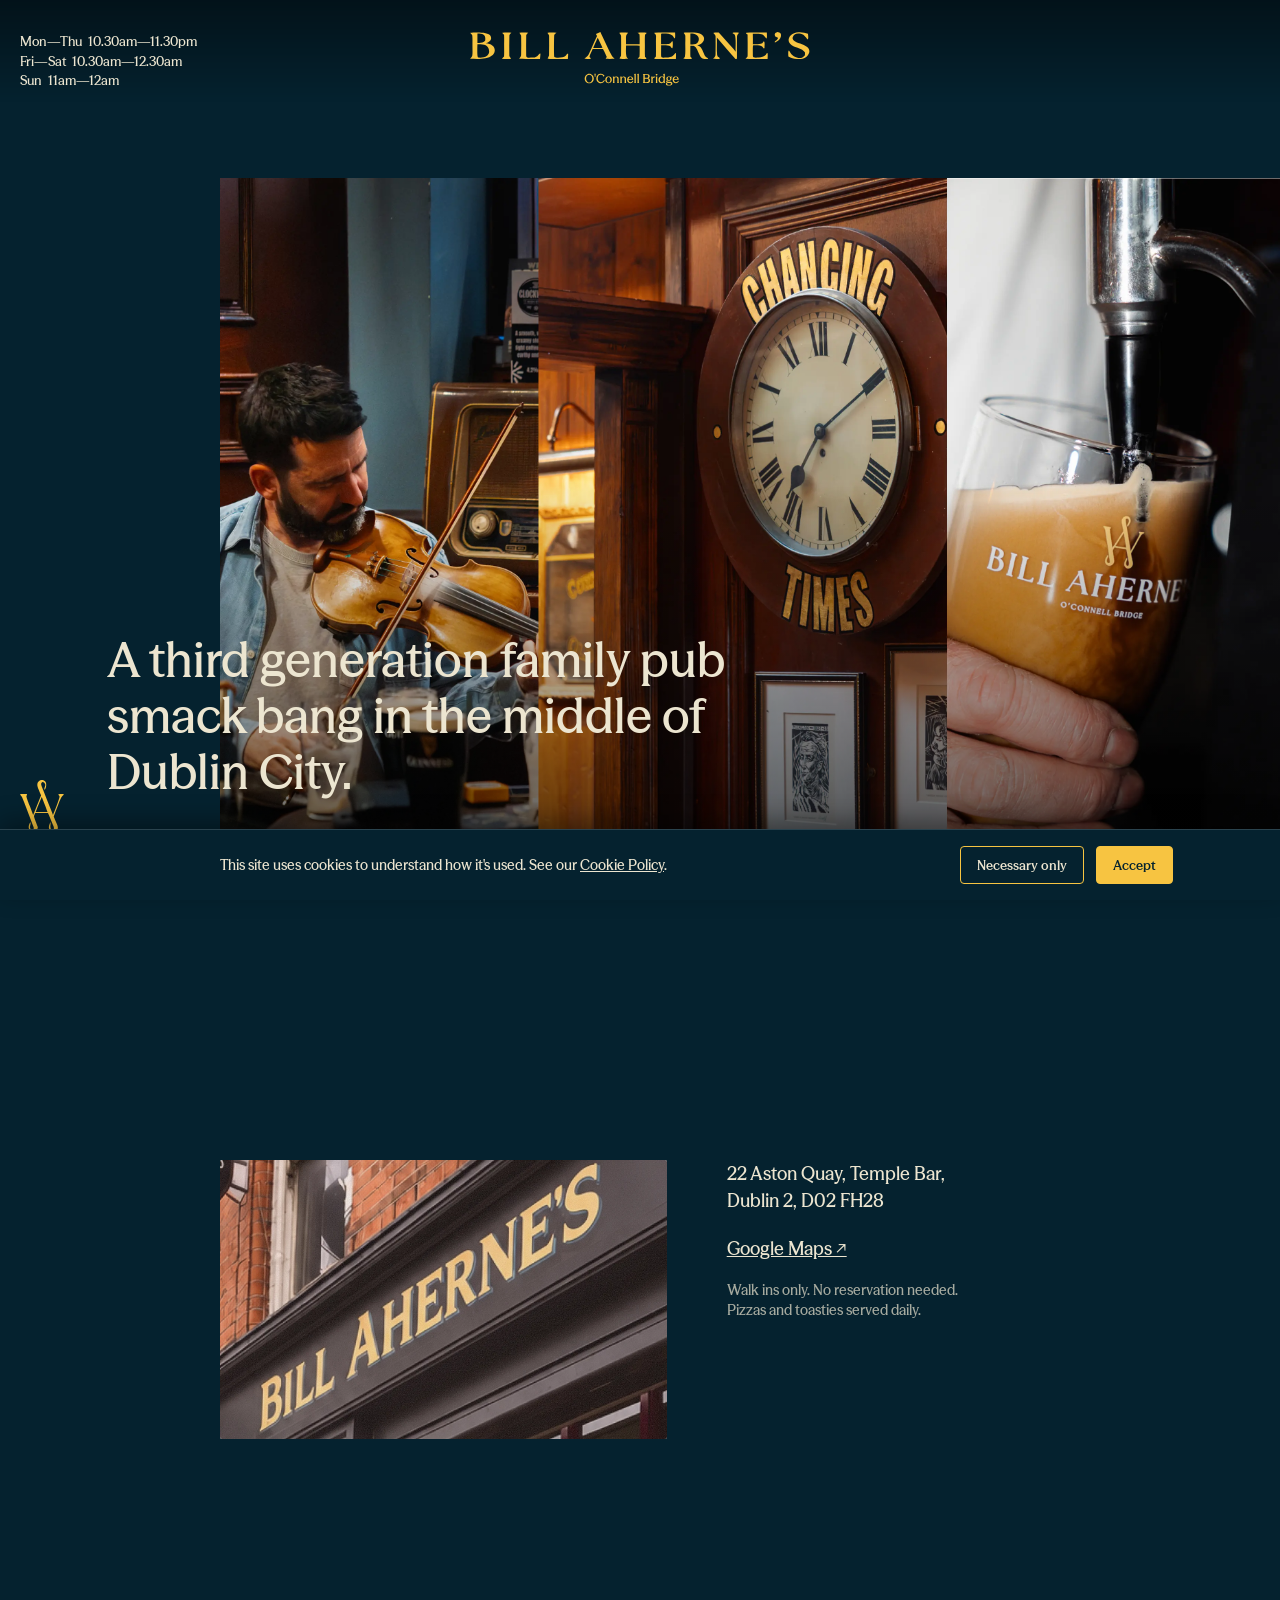
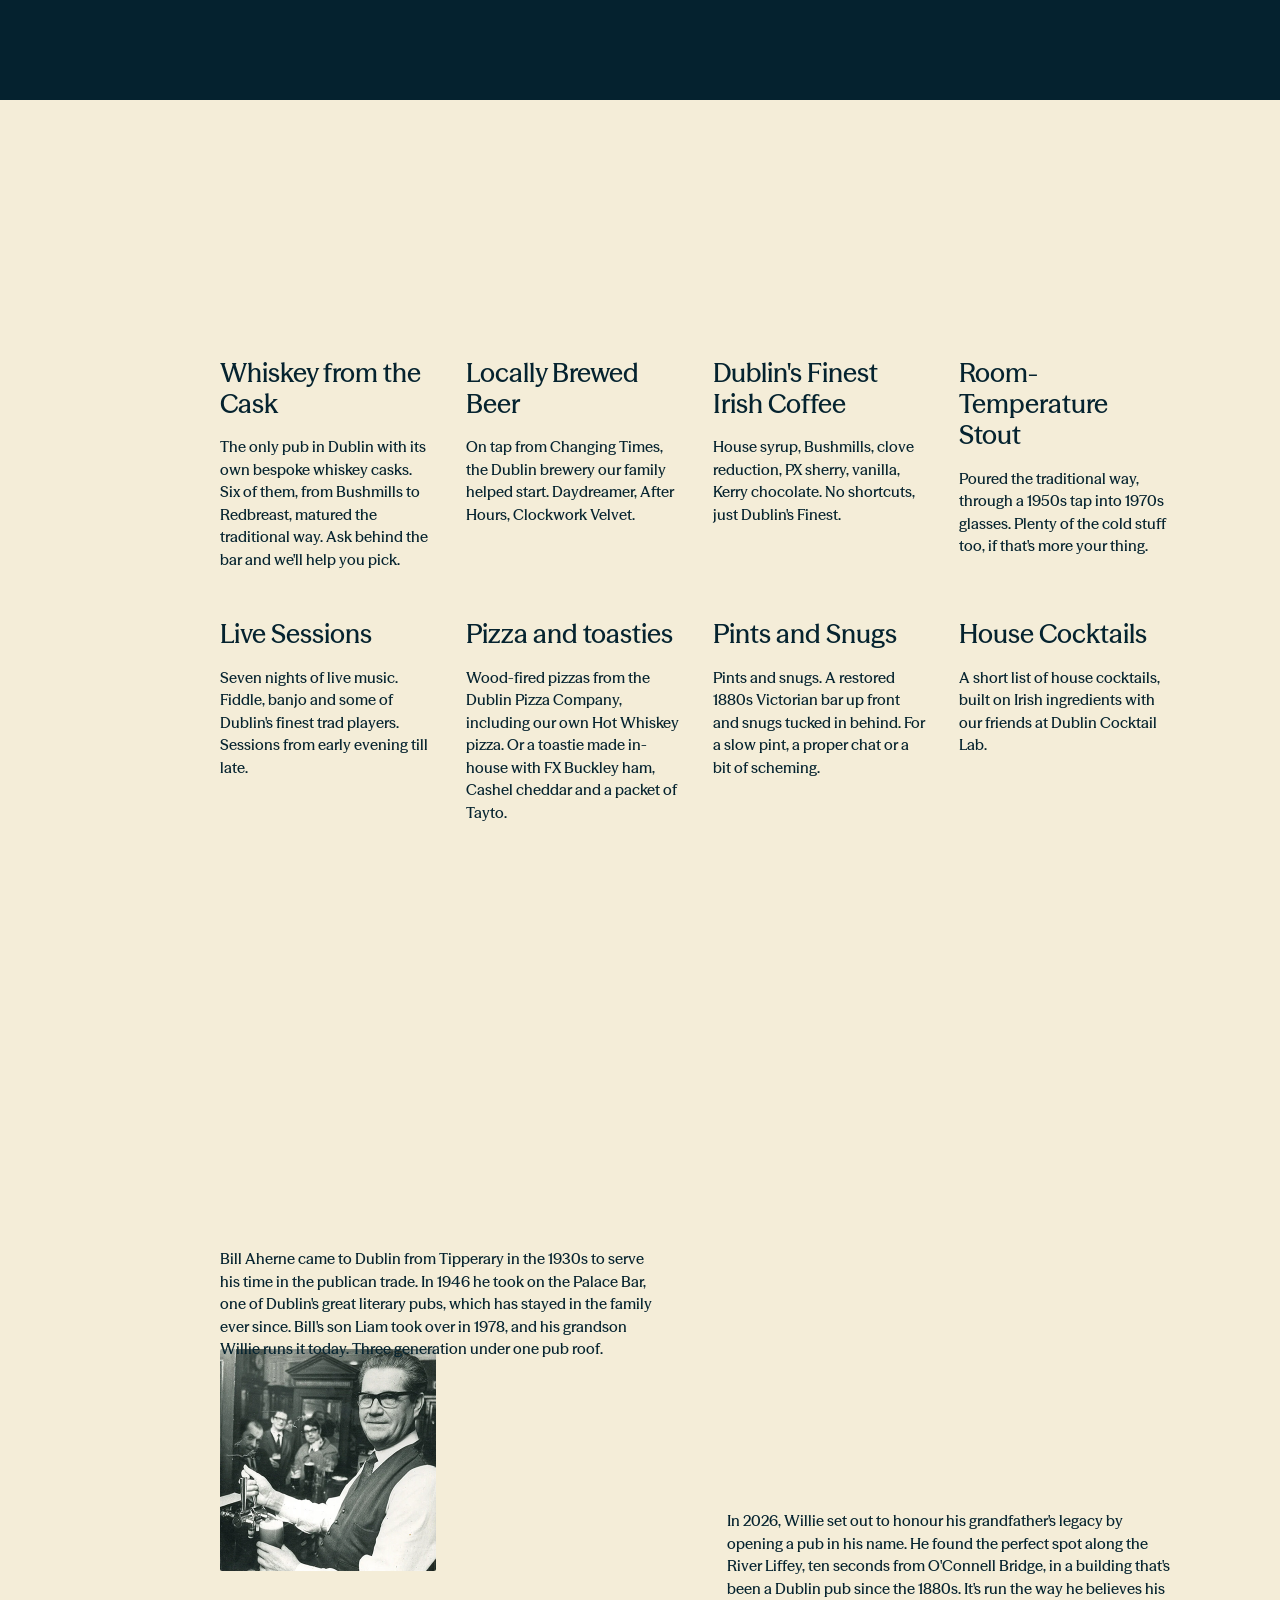
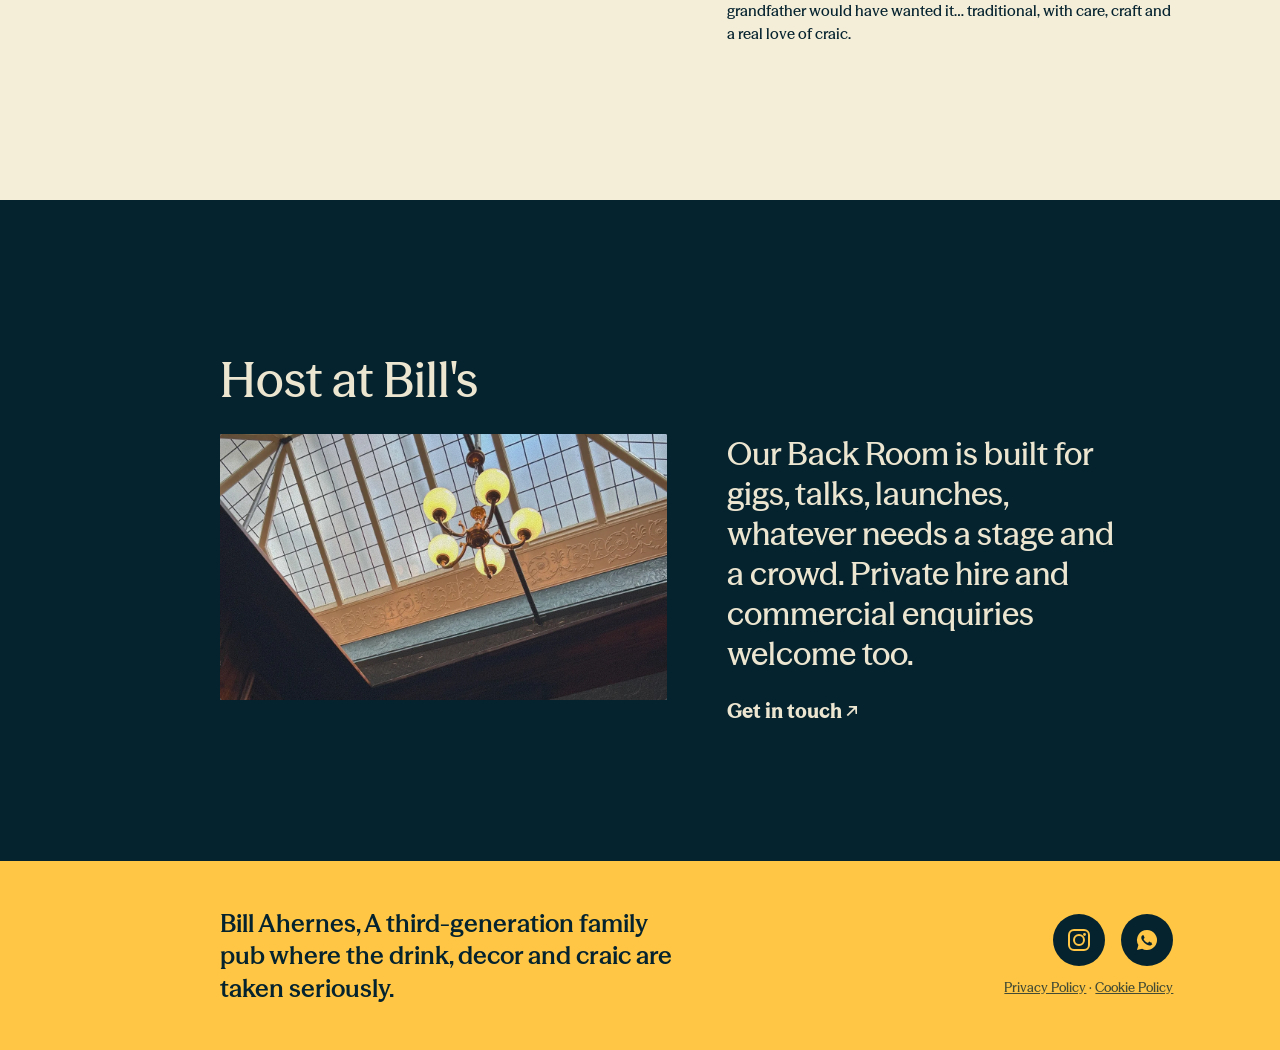
==== commit 45b11c44: "Merge Snugs and Victorian Bar into "Pints and Snugs" Drops the separate Victorian Bar item (8 items " ====
--- a/index.html
+++ b/index.html
@@ -90,14 +90,10 @@
           <p>Wood-fired pizzas from the Dublin Pizza Company, including our own Hot Whiskey pizza. Or a toastie made in-house with FX Buckley ham, Cashel cheddar and a packet of Tayto.</p>
         </article>
         <article class="drink-item drink-item--full">
-          <h3>The Snugs</h3>
+          <h3>Pints and Snugs</h3>
           <p>Pints and snugs. A restored 1880s Victorian bar up front and snugs tucked in behind. For a slow pint, a proper chat or a bit of scheming.</p>
         </article>
         <article class="drink-item drink-item--offset">
-          <h3>The Victorian Bar</h3>
-          <p>An original 1880s bar, restored with care. For nursing a pint and watching the world go by.</p>
-        </article>
-        <article class="drink-item drink-item--full">
           <h3>House Cocktails</h3>
           <p>A short list of house cocktails, built on Irish ingredients with our friends at Dublin Cocktail Lab.</p>
         </article>
--- a/styles.css
+++ b/styles.css
@@ -636,7 +636,7 @@
 
   .drink-grid {
     display: grid;
-    grid-template-columns: repeat(3, 1fr);
+    grid-template-columns: repeat(4, 1fr);
     gap: 48px 32px;
   }
 
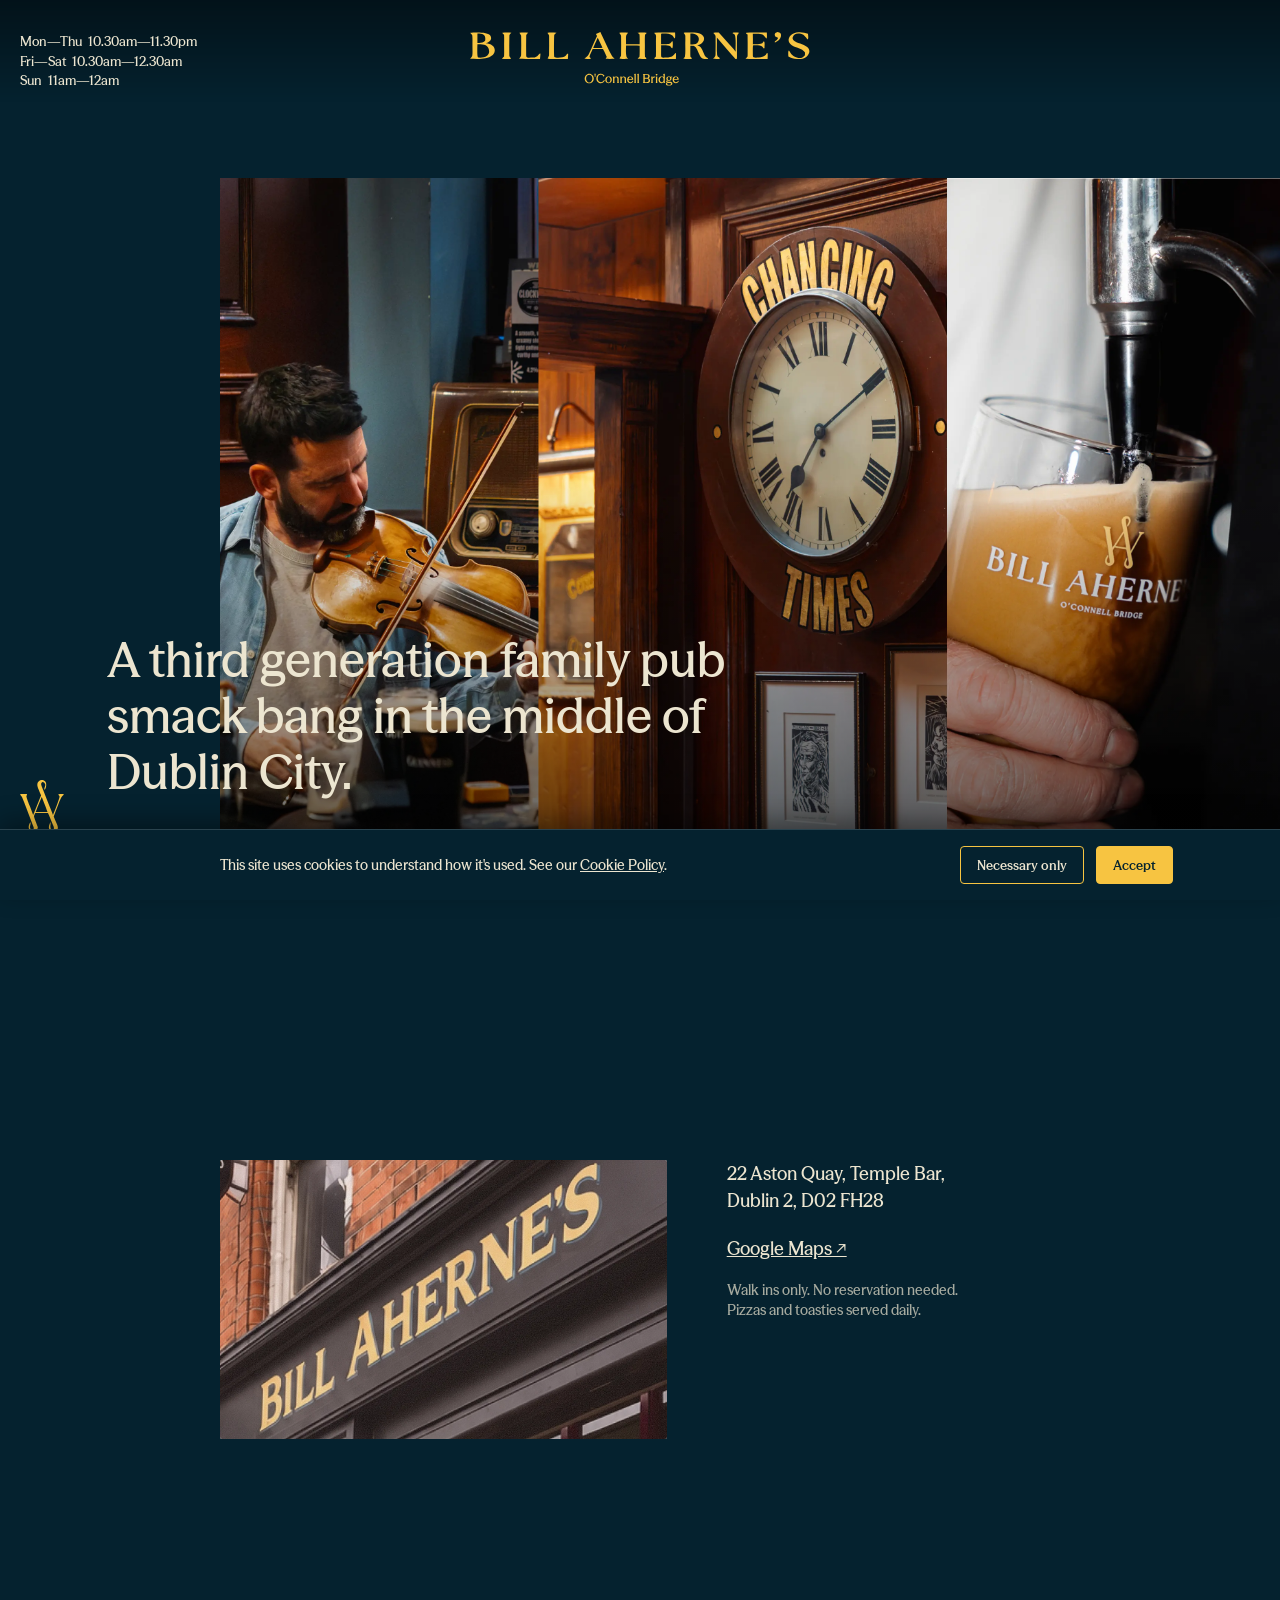
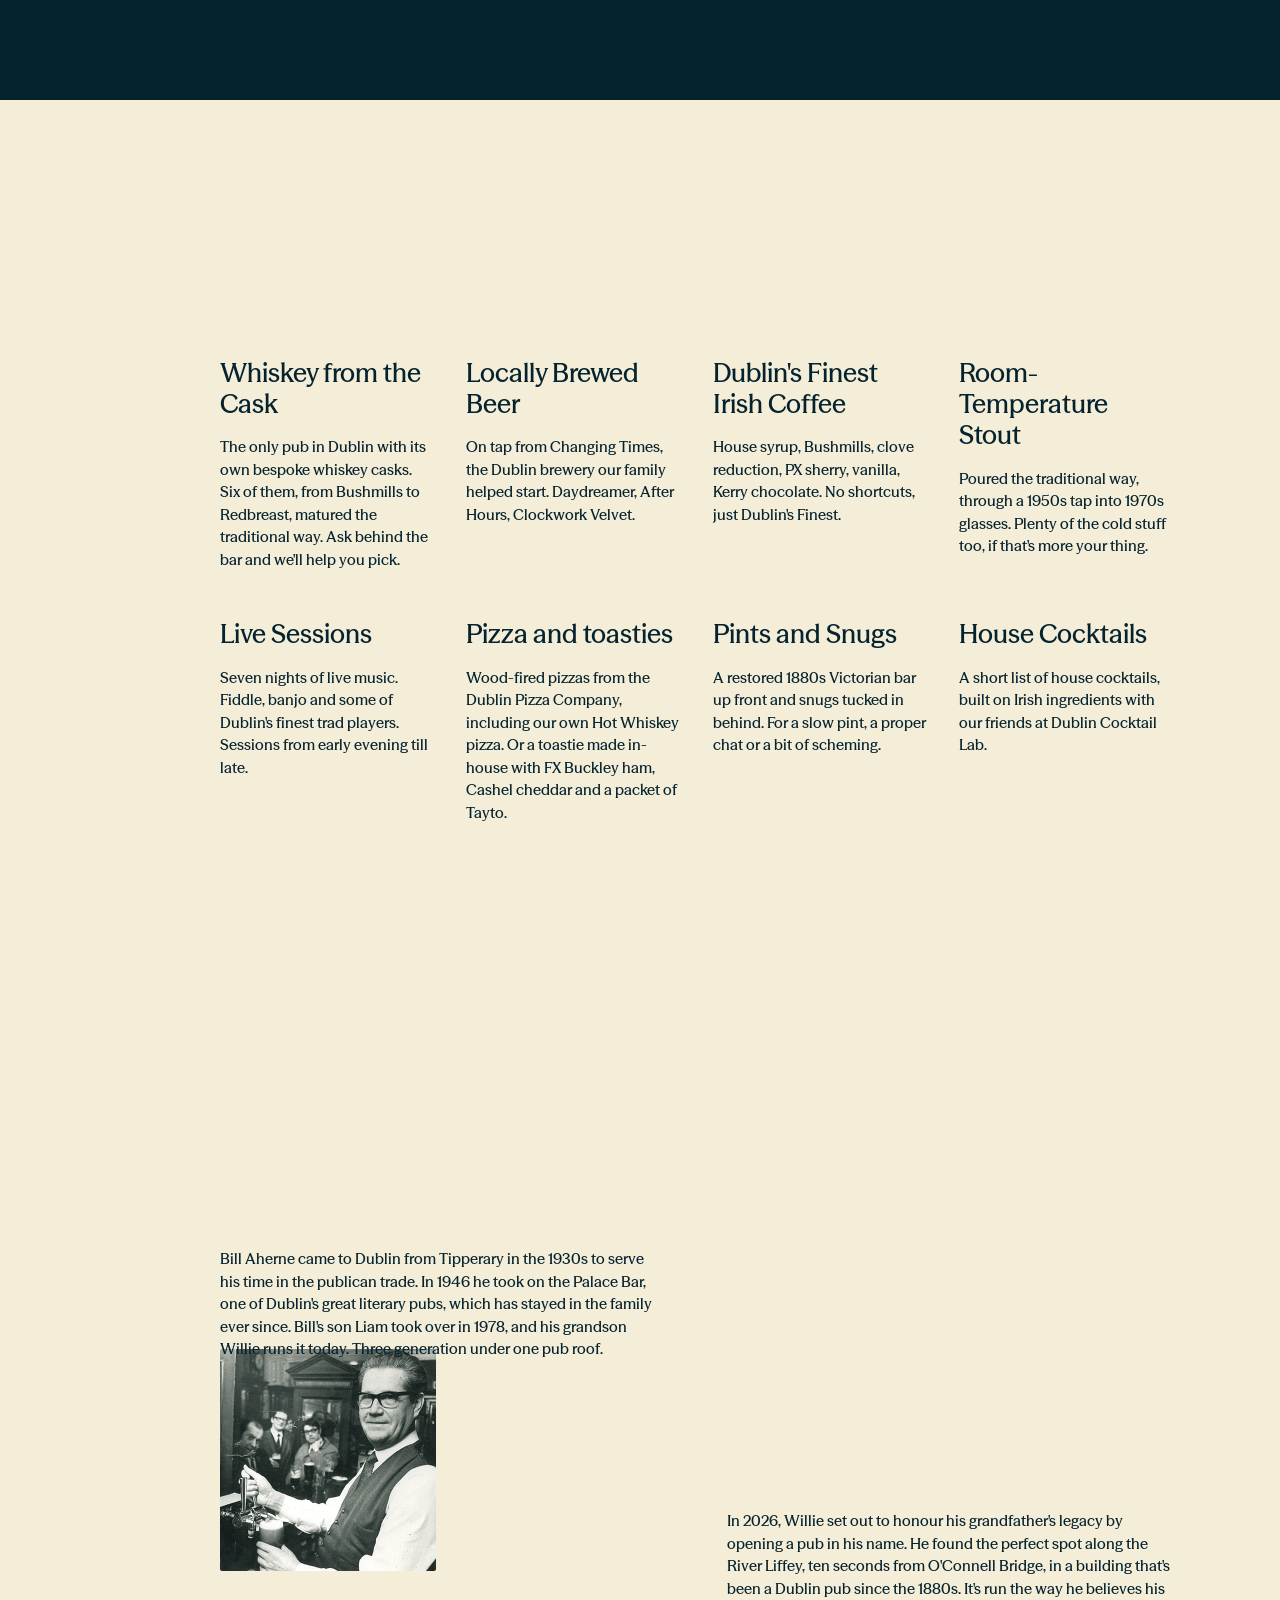
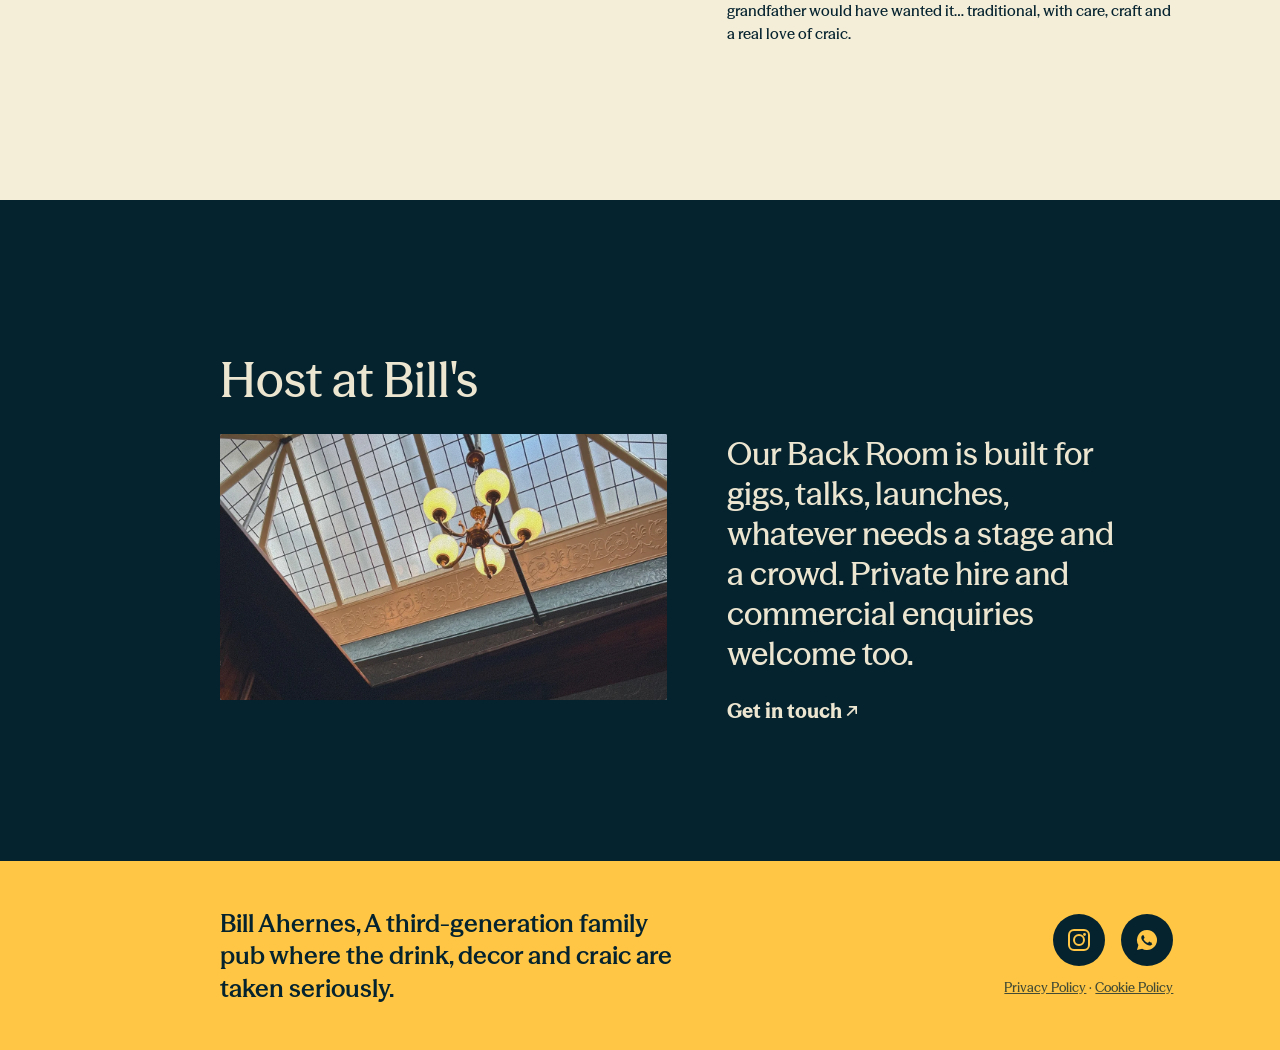
==== commit 4684e75c: "Start Pints and Snugs body at "A restored 1880s..." Co-Authored-By: Claude Sonnet 5.5 <noreply@anthr" ====
--- a/index.html
+++ b/index.html
@@ -91,7 +91,7 @@
         </article>
         <article class="drink-item drink-item--full">
           <h3>Pints and Snugs</h3>
-          <p>Pints and snugs. A restored 1880s Victorian bar up front and snugs tucked in behind. For a slow pint, a proper chat or a bit of scheming.</p>
+          <p>A restored 1880s Victorian bar up front and snugs tucked in behind. For a slow pint, a proper chat or a bit of scheming.</p>
         </article>
         <article class="drink-item drink-item--offset">
           <h3>House Cocktails</h3>
